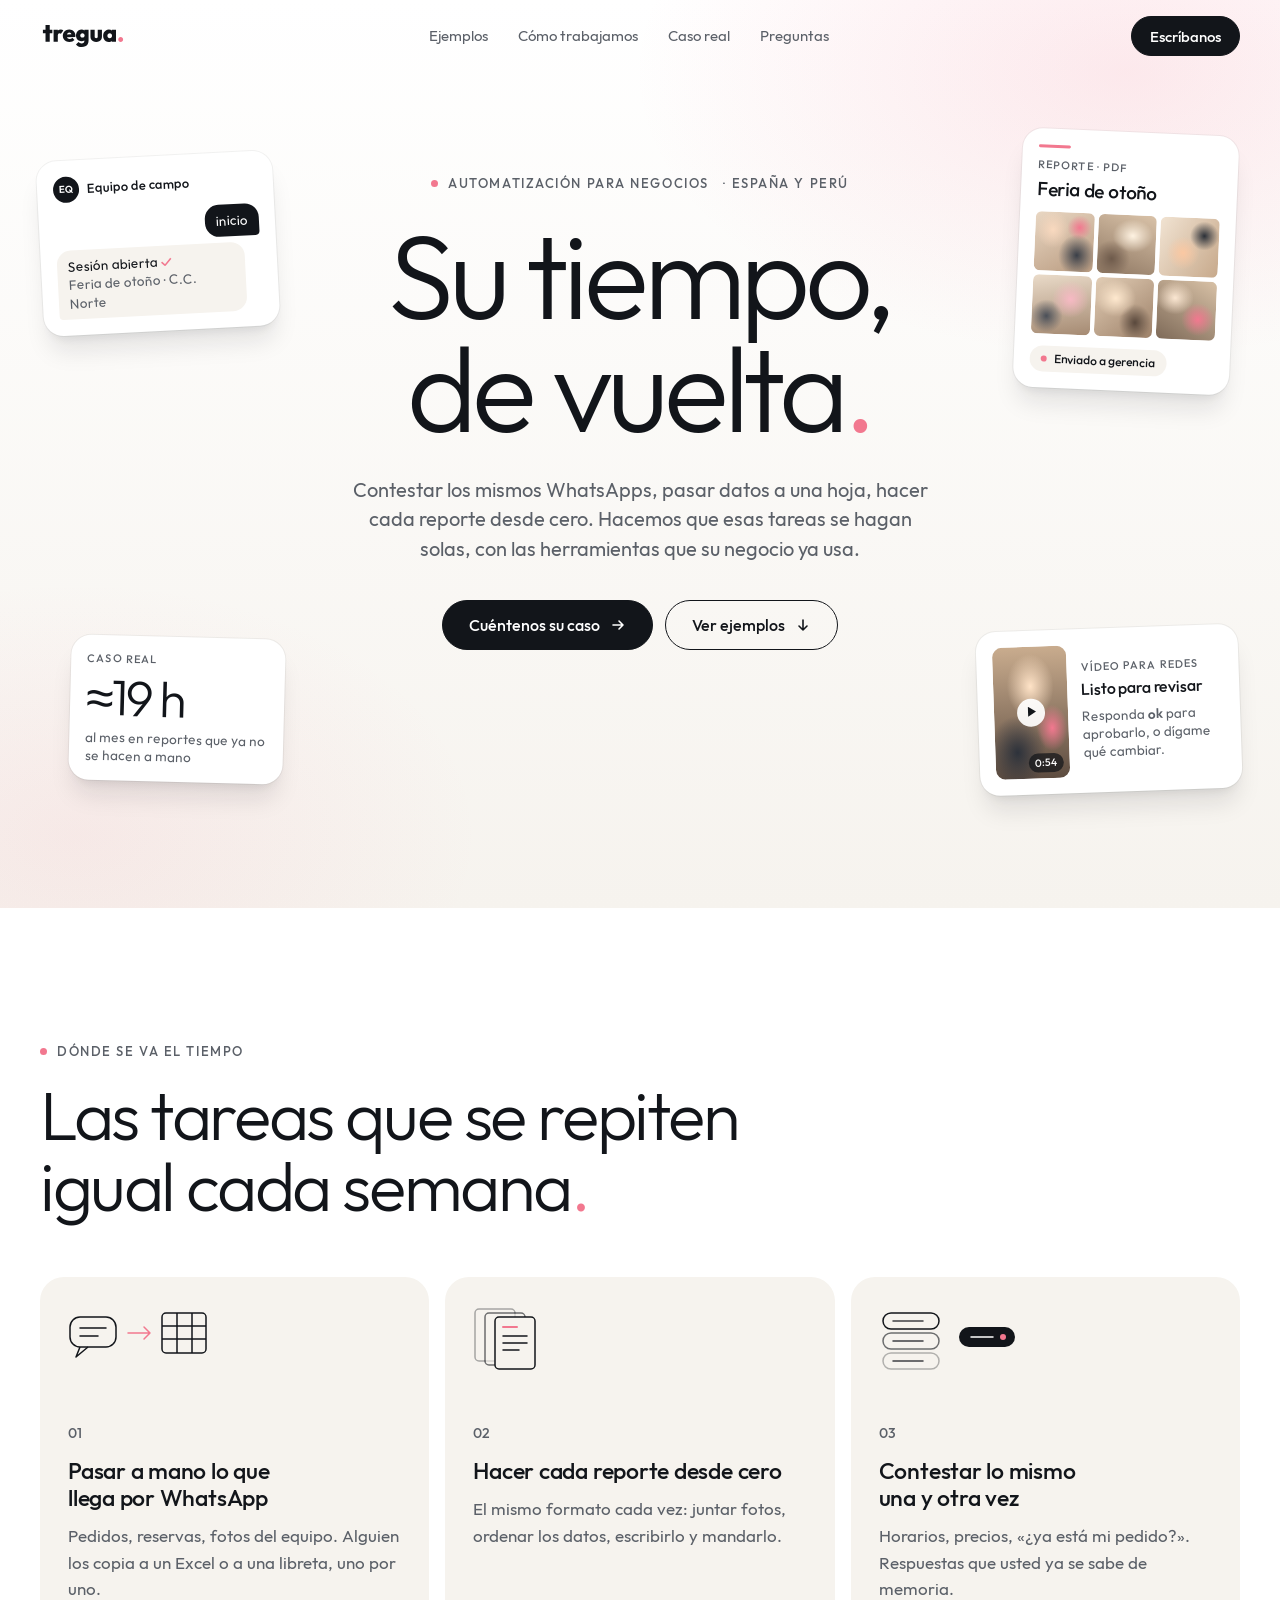
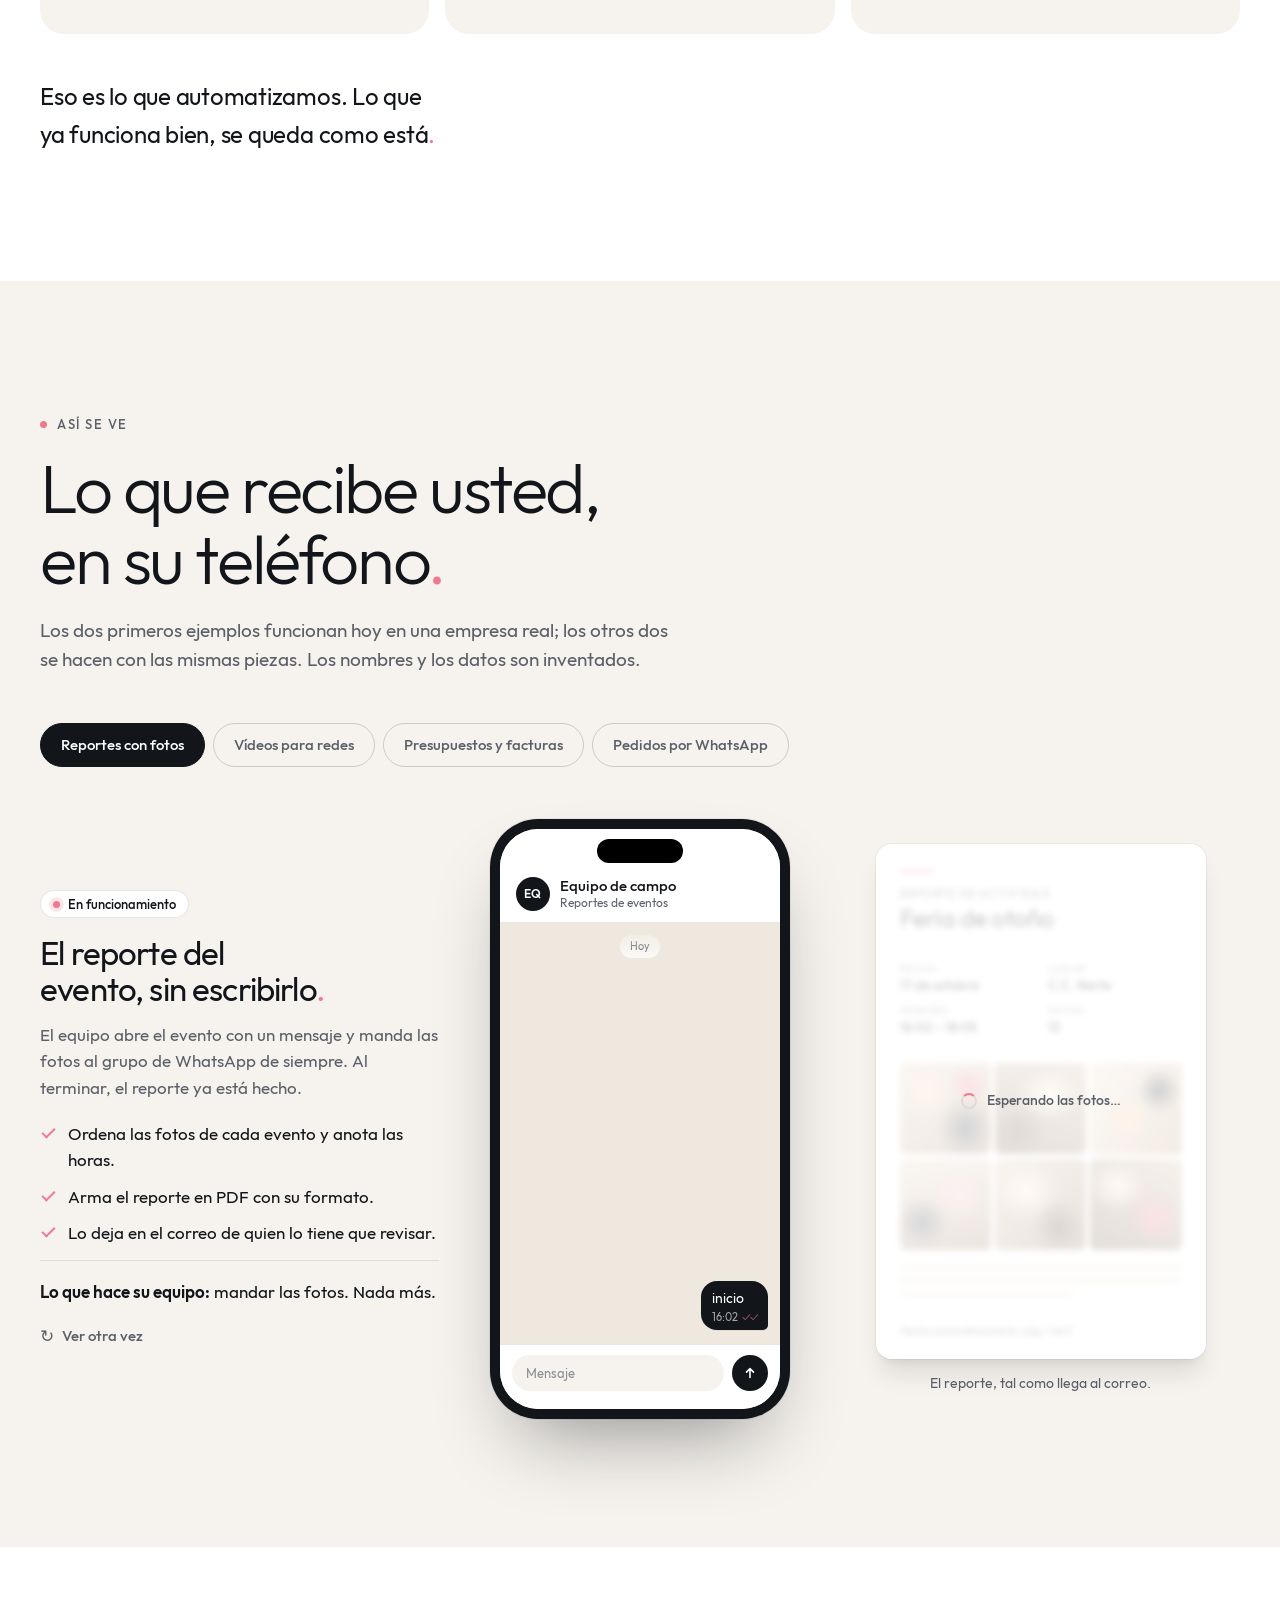
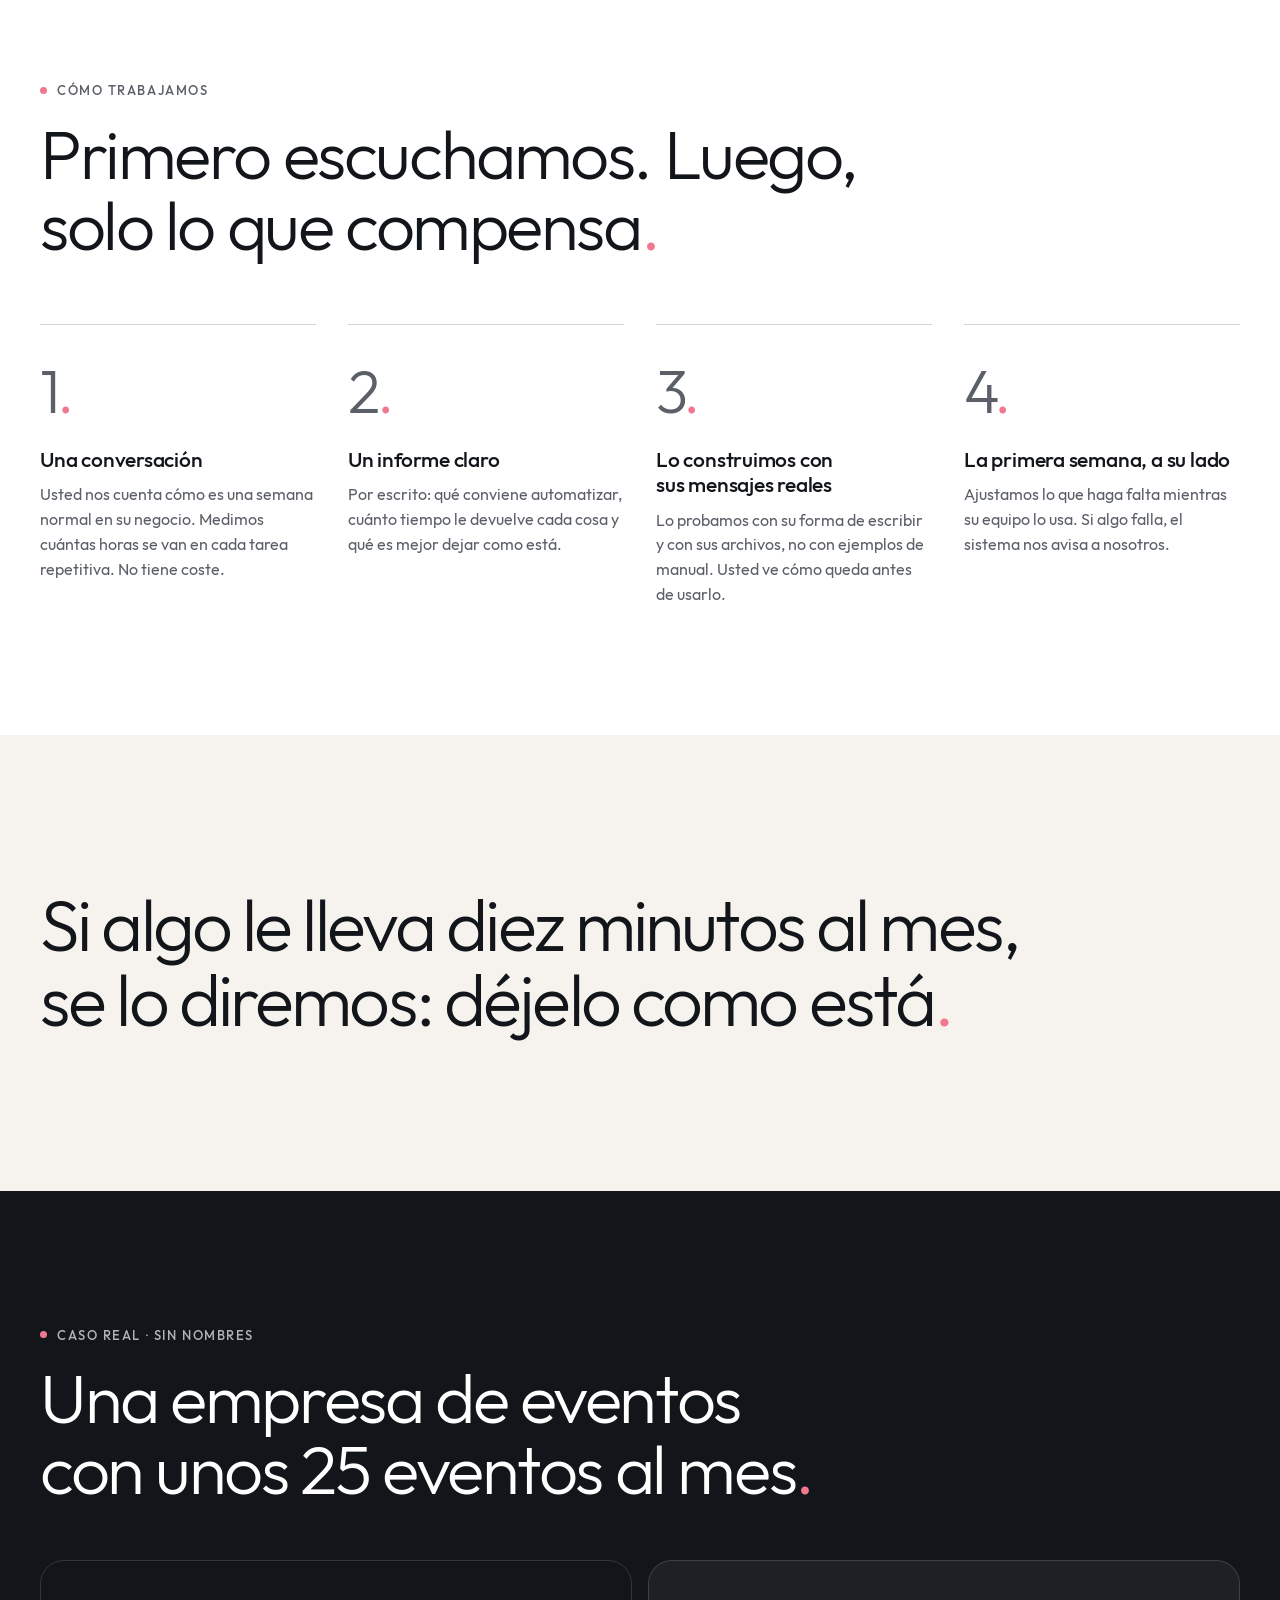
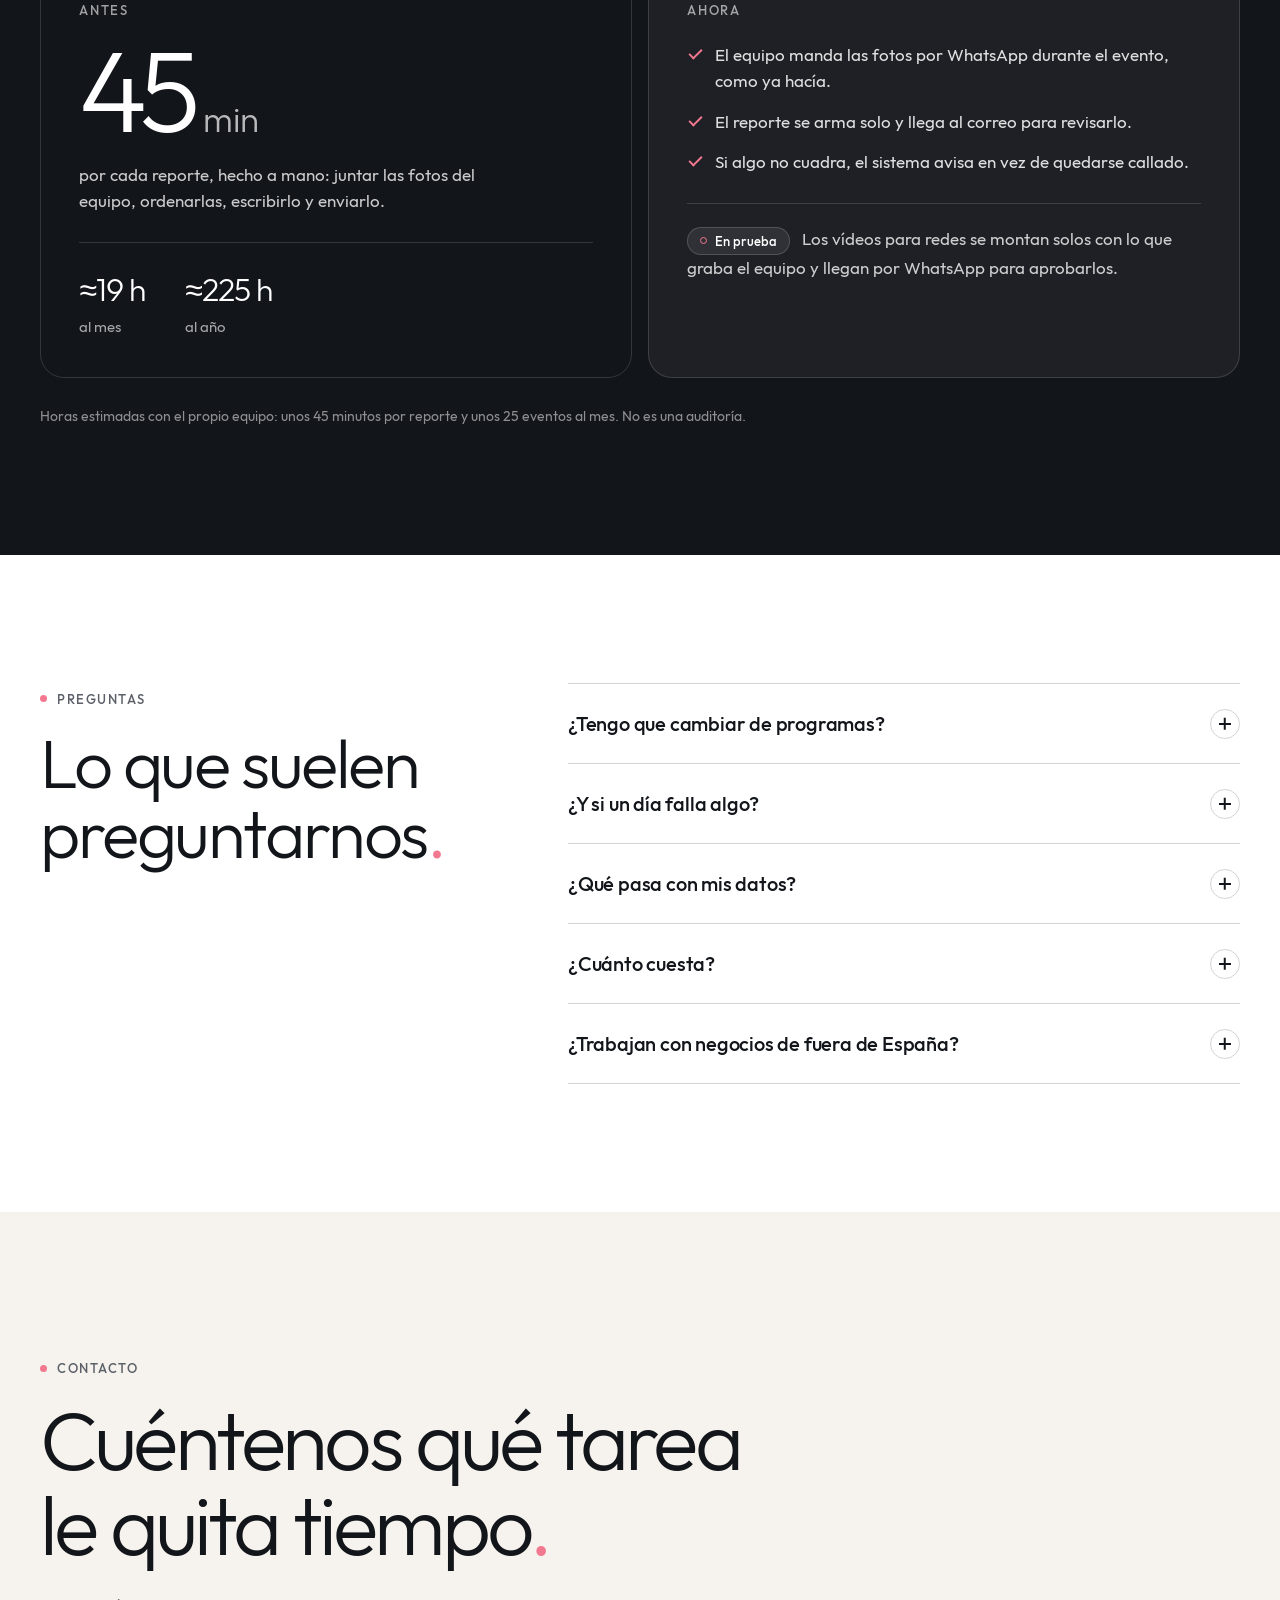
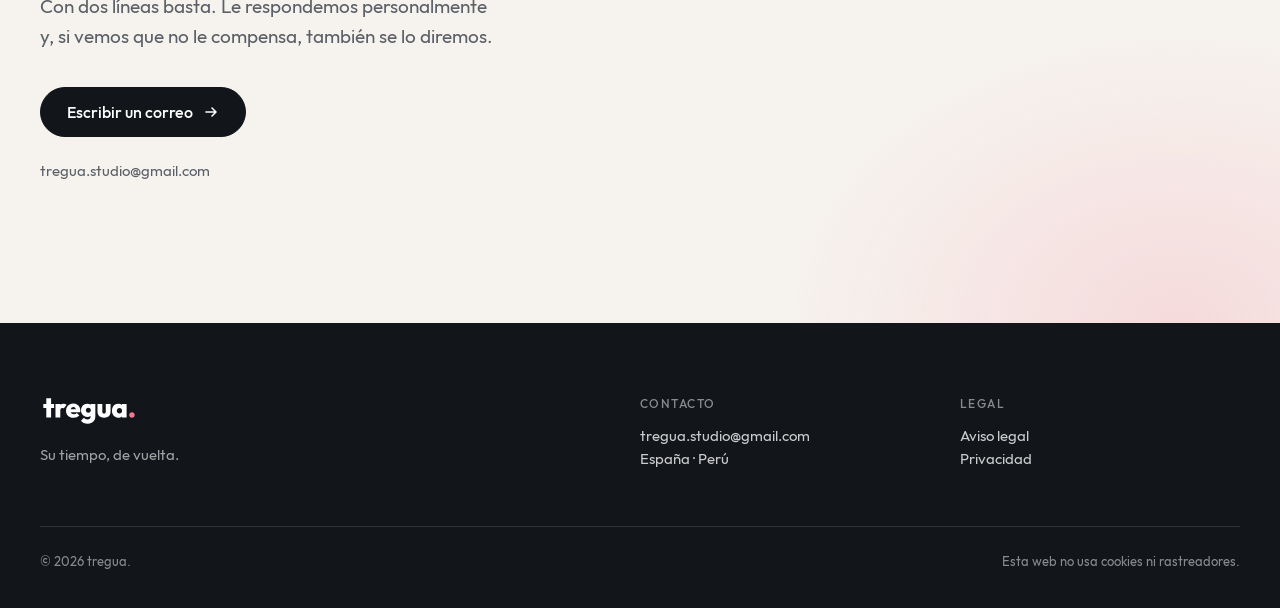
==== index.html @ 1101c1cb "Web de una página de tregua.: portada, ejemplos animados, cómo trabajamos, caso real y contacto - Ej" ====
<!doctype html>
<html lang="es">
<head>
  <meta charset="utf-8">
  <meta name="viewport" content="width=device-width, initial-scale=1">
  <title>tregua. · Su tiempo, de vuelta.</title>
  <meta name="description" content="Hacemos que las tareas repetitivas de su negocio —contestar WhatsApps, pasar datos a una hoja, hacer reportes y documentos— se hagan solas, con las herramientas que ya usa. España y Perú.">
  <meta name="theme-color" content="#F6F3EE">
  <meta property="og:type" content="website">
  <meta property="og:locale" content="es_ES">
  <meta property="og:title" content="tregua. · Su tiempo, de vuelta.">
  <meta property="og:description" content="Automatizamos las tareas que su negocio repite cada día, con las herramientas que ya usa.">
  <meta property="og:image" content="assets/img/og.png">
  <link rel="icon" href="assets/img/icono.svg" type="image/svg+xml">
  <link rel="icon" href="assets/img/favicon-32.png" sizes="32x32" type="image/png">
  <link rel="apple-touch-icon" href="assets/img/apple-touch-icon.png">
  <link rel="preload" href="assets/fonts/outfit-light.woff2" as="font" type="font/woff2" crossorigin>
  <link rel="preload" href="assets/fonts/outfit-regular.woff2" as="font" type="font/woff2" crossorigin>
  <link rel="stylesheet" href="assets/css/estilos.css">
  <script>document.documentElement.classList.add('js')</script>
</head>
<body>
<a class="saltar" href="#contenido">Saltar al contenido</a>

<!-- ============ CABECERA ============ -->
<header class="cabecera">
  <div class="envoltura cabecera__in">
    <a class="logo" href="#arriba" aria-label="tregua. — inicio">
      <img src="assets/img/tregua-claro.svg" alt="tregua." width="96" height="31">
    </a>
    <nav class="nav" aria-label="Secciones">
      <a href="#ejemplos">Ejemplos</a>
      <a href="#como">Cómo trabajamos</a>
      <a href="#caso">Caso real</a>
      <a href="#preguntas">Preguntas</a>
    </nav>
    <a class="btn btn--lleno btn--peq" href="#contacto">Escríbanos</a>
  </div>
</header>

<main id="contenido">

<!-- ============ PORTADA ============ -->
<section class="portada" id="arriba" aria-labelledby="titulo-portada">
  <div class="envoltura portada__in">
    <div class="portada__texto">
      <p class="antetitulo">Automatización para negocios<span class="solo-ancho">&nbsp;· España y Perú</span></p>
      <h1 id="titulo-portada">Su tiempo,<br>de vuelta<span class="punto">.</span></h1>
      <p class="entrada">Contestar los mismos WhatsApps, pasar datos a una hoja, hacer cada reporte desde cero. Hacemos que esas tareas se hagan solas, con las herramientas que su negocio ya usa.</p>
      <div class="acciones">
        <a class="btn btn--lleno" href="#contacto">Cuéntenos su caso
          <svg class="flecha" width="16" height="16" viewBox="0 0 16 16" aria-hidden="true"><path d="M3 8h10M9 4l4 4-4 4" fill="none" stroke="currentColor" stroke-width="1.6" stroke-linecap="round" stroke-linejoin="round"/></svg></a>
        <a class="btn btn--borde" href="#ejemplos">Ver ejemplos
          <svg class="flecha flecha--abajo" width="16" height="16" viewBox="0 0 16 16" aria-hidden="true"><path d="M8 3v10M4 9l4 4 4-4" fill="none" stroke="currentColor" stroke-width="1.6" stroke-linecap="round" stroke-linejoin="round"/></svg></a>
      </div>
    </div>

    <!-- Piezas flotantes: lo que recibe el cliente (decorativo; se explica abajo en «Ejemplos») -->
    <div class="collage" aria-hidden="true">
      <div class="pieza pieza--chat flota" style="--r:-3deg">
        <div class="pieza__cab"><span class="avatar avatar--peq">EQ</span><span>Equipo de campo</span></div>
        <div class="mini-msg mini-msg--out">inicio</div>
        <div class="mini-msg mini-msg--in">Sesión abierta <span class="ok">✓</span><br><span class="tenue">Feria de otoño · C.C. Norte</span></div>
      </div>

      <div class="pieza pieza--doc flota" style="--r:2.5deg;animation-delay:-2s">
        <div class="pieza__linea"></div>
        <p class="pieza__etq">Reporte · PDF</p>
        <p class="pieza__tit">Feria de otoño</p>
        <div class="fotos fotos--3">
          <span class="foto foto--1"></span><span class="foto foto--2"></span><span class="foto foto--3"></span>
          <span class="foto foto--4"></span><span class="foto foto--5"></span><span class="foto foto--6"></span>
        </div>
        <p class="chip"><span class="chip__punto"></span>Enviado a gerencia</p>
      </div>

      <div class="pieza pieza--cifra flota" style="--r:1.5deg;animation-delay:-4s">
        <p class="pieza__etq">Caso real</p>
        <p class="pieza__numero">≈19 h</p>
        <p class="pieza__texto">al mes en reportes que ya no se hacen a mano</p>
      </div>

      <div class="pieza pieza--video flota" style="--r:-2deg;animation-delay:-1s">
        <div class="vid vid--mini foto foto--7"><span class="vid__play"></span><span class="vid__dur">0:54</span></div>
        <div>
          <p class="pieza__etq">Vídeo para redes</p>
          <p class="pieza__tit pieza__tit--peq">Listo para revisar</p>
          <p class="pieza__texto">Responda <b>ok</b> para aprobarlo, o dígame qué cambiar.</p>
        </div>
      </div>
    </div>
  </div>
</section>

<!-- ============ PROBLEMA ============ -->
<section class="seccion" id="problema" aria-labelledby="titulo-problema">
  <div class="envoltura">
    <div class="cabeza revela">
      <p class="antetitulo">Dónde se va el tiempo</p>
      <h2 id="titulo-problema">Las tareas que se repiten igual cada semana<span class="punto">.</span></h2>
    </div>
    <div class="tres">
      <article class="tarjeta revela">
        <svg class="tarjeta__dibujo" viewBox="0 0 140 64" aria-hidden="true">
          <rect x="2" y="10" width="46" height="30" rx="10" fill="none" stroke="currentColor" stroke-width="1.5"/>
          <path d="M12 40l-4 10 12-10" fill="none" stroke="currentColor" stroke-width="1.5" stroke-linejoin="round"/>
          <path d="M12 21h26M12 29h18" stroke="currentColor" stroke-width="1.5" stroke-linecap="round"/>
          <path d="M60 26h22M76 20l6 6-6 6" fill="none" stroke="#F2788F" stroke-width="1.5" stroke-linecap="round" stroke-linejoin="round"/>
          <rect x="94" y="6" width="44" height="40" rx="4" fill="none" stroke="currentColor" stroke-width="1.5"/>
          <path d="M94 19h44M94 32h44M109 6v40M124 6v40" stroke="currentColor" stroke-width="1.5"/>
        </svg>
        <p class="tarjeta__num">01</p>
        <h3>Pasar a mano lo que llega por WhatsApp</h3>
        <p>Pedidos, reservas, fotos del equipo. Alguien los copia a un Excel o a una libreta, uno por uno.</p>
      </article>
      <article class="tarjeta revela" style="--d:.08s">
        <svg class="tarjeta__dibujo" viewBox="0 0 140 64" aria-hidden="true">
          <rect x="2" y="2" width="40" height="52" rx="4" fill="none" stroke="currentColor" stroke-width="1.5" opacity=".35"/>
          <rect x="12" y="6" width="40" height="52" rx="4" fill="#F6F3EE" stroke="currentColor" stroke-width="1.5" opacity=".6"/>
          <rect x="22" y="10" width="40" height="52" rx="4" fill="#F6F3EE" stroke="currentColor" stroke-width="1.5"/>
          <path d="M30 20h14" stroke="#F2788F" stroke-width="2" stroke-linecap="round"/>
          <path d="M30 29h24M30 36h24M30 43h16" stroke="currentColor" stroke-width="1.5" stroke-linecap="round"/>
        </svg>
        <p class="tarjeta__num">02</p>
        <h3>Hacer cada reporte desde cero</h3>
        <p>El mismo formato cada vez: juntar fotos, ordenar los datos, escribirlo y mandarlo.</p>
      </article>
      <article class="tarjeta revela" style="--d:.16s">
        <svg class="tarjeta__dibujo" viewBox="0 0 140 64" aria-hidden="true">
          <rect x="4" y="6" width="56" height="16" rx="8" fill="none" stroke="currentColor" stroke-width="1.5"/>
          <rect x="4" y="26" width="56" height="16" rx="8" fill="none" stroke="currentColor" stroke-width="1.5" opacity=".6"/>
          <rect x="4" y="46" width="56" height="16" rx="8" fill="none" stroke="currentColor" stroke-width="1.5" opacity=".3"/>
          <path d="M14 14h30M14 34h30M14 54h30" stroke="currentColor" stroke-width="1.5" stroke-linecap="round" opacity=".8"/>
          <rect x="80" y="20" width="56" height="20" rx="10" fill="#12151A"/>
          <path d="M92 30h22" stroke="#fff" stroke-width="1.5" stroke-linecap="round"/>
          <circle cx="124" cy="30" r="3" fill="#F2788F"/>
        </svg>
        <p class="tarjeta__num">03</p>
        <h3>Contestar lo mismo una y otra vez</h3>
        <p>Horarios, precios, «¿ya está mi pedido?». Respuestas que usted ya se sabe de memoria.</p>
      </article>
    </div>
    <p class="remate revela">Eso es lo que automatizamos. Lo que ya funciona bien, se queda como está<span class="punto">.</span></p>
  </div>
</section>

<!-- ============ EJEMPLOS ============ -->
<section class="seccion seccion--calida" id="ejemplos" aria-labelledby="titulo-ejemplos">
  <div class="envoltura">
    <div class="cabeza revela">
      <p class="antetitulo">Así se ve</p>
      <h2 id="titulo-ejemplos">Lo que recibe usted, en su teléfono<span class="punto">.</span></h2>
      <p>Los dos primeros ejemplos funcionan hoy en una empresa real; los otros dos se hacen con las mismas piezas. Los nombres y los datos son inventados.</p>
    </div>

    <div class="pestanas revela" role="tablist" aria-label="Ejemplos">
      <button class="pestana" role="tab" id="tab-reportes" aria-controls="ejemplo-reportes" aria-selected="true">Reportes con fotos</button>
      <button class="pestana" role="tab" id="tab-videos" aria-controls="ejemplo-videos" aria-selected="false" tabindex="-1">Vídeos para redes</button>
      <button class="pestana" role="tab" id="tab-documentos" aria-controls="ejemplo-documentos" aria-selected="false" tabindex="-1">Presupuestos y facturas</button>
      <button class="pestana" role="tab" id="tab-pedidos" aria-controls="ejemplo-pedidos" aria-selected="false" tabindex="-1">Pedidos por WhatsApp</button>
    </div>

    <!-- ===== Panel 1: reportes ===== -->
    <div class="panel" role="tabpanel" id="ejemplo-reportes" aria-labelledby="tab-reportes">
      <div class="panel__texto">
        <span class="etiqueta etiqueta--viva">En funcionamiento</span>
        <h3>El reporte del evento, sin escribirlo<span class="punto">.</span></h3>
        <p>El equipo abre el evento con un mensaje y manda las fotos al grupo de WhatsApp de siempre. Al terminar, el reporte ya está hecho.</p>
        <ul class="lista">
          <li>Ordena las fotos de cada evento y anota las horas.</li>
          <li>Arma el reporte en PDF con su formato.</li>
          <li>Lo deja en el correo de quien lo tiene que revisar.</li>
        </ul>
        <p class="usted"><b>Lo que hace su equipo:</b> mandar las fotos. Nada más.</p>
        <button class="repetir" type="button">Ver otra vez</button>
      </div>

      <div class="telefono">
        <div class="pantalla">
          <div class="chat__cab"><span class="avatar">EQ</span><div><p class="chat__nombre">Equipo de campo</p><p class="chat__estado">Reportes de eventos</p></div></div>
          <div class="chat__cuerpo">
            <p class="dia" data-fijo>Hoy</p>
            <div class="msg msg--out" data-id="r1">inicio<span class="hora">16:02 <span class="vistos">✓✓</span></span></div>
            <div class="msg msg--in" data-id="r2">Sesión abierta <span class="ok">✓</span><br>Feria de otoño · C.C. Norte.<br>Mande las fotos cuando quiera.<span class="hora">16:02</span></div>
            <div class="msg msg--out msg--media" data-id="r3">
              <div class="galeria"><span class="foto foto--1"></span><span class="foto foto--2"></span><span class="foto foto--4 galeria__mas">+9</span></div>
              <span class="hora">16:40 <span class="vistos">✓✓</span></span>
            </div>
            <div class="msg msg--out" data-id="r4">fin<span class="hora">18:05 <span class="vistos">✓✓</span></span></div>
            <div class="msg msg--in" data-id="r5">Reporte listo: 12 fotos y 2 h 03 min de actividad. Ya está en el correo de gerencia.
              <span class="adjunto"><span class="adjunto__ico">PDF</span><span><b>Reporte_feria_otoño.pdf</b><br>1,2 MB</span></span>
              <span class="hora">18:06</span></div>
          </div>
          <div class="chat__pie"><span class="chat__input">Mensaje</span><span class="chat__enviar"><svg width="14" height="14" viewBox="0 0 16 16" aria-hidden="true"><path d="M8 13V3M4 7l4-4 4 4" fill="none" stroke="#fff" stroke-width="1.8" stroke-linecap="round" stroke-linejoin="round"/></svg></span></div>
        </div>
      </div>

      <div class="resultado">
        <div class="doc" data-tras="r5">
          <div class="doc__esperando"><span class="girando"></span>Esperando las fotos…</div>
          <div class="doc__linea"></div>
          <p class="doc__etq">Reporte de actividad</p>
          <p class="doc__tit">Feria de otoño</p>
          <dl class="doc__datos">
            <div><dt>Fecha</dt><dd>17 de octubre</dd></div>
            <div><dt>Lugar</dt><dd>C.C. Norte</dd></div>
            <div><dt>Horario</dt><dd>16:02 – 18:05</dd></div>
            <div><dt>Fotos</dt><dd>12</dd></div>
          </dl>
          <div class="fotos fotos--3 doc__fotos">
            <span class="foto foto--1"></span><span class="foto foto--2"></span><span class="foto foto--3"></span>
            <span class="foto foto--4"></span><span class="foto foto--5"></span><span class="foto foto--6"></span>
          </div>
          <div class="doc__texto"><span></span><span></span><span class="corta"></span></div>
          <p class="doc__pie">Hecho automáticamente · pág. 1 de 3</p>
        </div>
        <p class="resultado__pie">El reporte, tal como llega al correo.</p>
      </div>
    </div>

    <!-- ===== Panel 2: vídeos ===== -->
    <div class="panel" role="tabpanel" id="ejemplo-videos" aria-labelledby="tab-videos" hidden>
      <div class="panel__texto">
        <span class="etiqueta etiqueta--viva">En funcionamiento</span>
        <h3>El vídeo para redes, montado solo<span class="punto">.</span></h3>
        <p>Con lo que el equipo graba en cada evento se monta un vídeo corto con su logo y música. Le llega por WhatsApp y usted lo aprueba o pide cambios con sus palabras.</p>
        <ul class="lista">
          <li>Elige las mejores tomas y las ordena.</li>
          <li>Entiende cambios como «sin fotos», «más corto» u «otra música».</li>
          <li>Cuando usted dice «ok», le deja el archivo en alta calidad.</li>
        </ul>
        <p class="usted"><b>Lo que hace usted:</b> mirarlo y responder.</p>
        <button class="repetir" type="button">Ver otra vez</button>
      </div>

      <div class="telefono">
        <div class="pantalla">
          <div class="chat__cab"><span class="avatar">VI</span><div><p class="chat__nombre">Vídeos para redes</p><p class="chat__estado">Revisión</p></div></div>
          <div class="chat__cuerpo">
            <p class="dia" data-fijo>Hoy</p>
            <div class="msg msg--in msg--media" data-id="v1">
              <div class="vid foto foto--7"><span class="vid__play"></span><span class="vid__dur">0:54</span></div>
              <span class="msg__texto"><b>Vídeo 3 · Feria de otoño</b><br>Responda <b>ok</b> para aprobarlo, o dígame qué cambiar.</span><span class="hora">18:00</span></div>
            <div class="msg msg--out" data-id="v2">Sin las fotos, y otra música<span class="hora">18:12 <span class="vistos">✓✓</span></span></div>
            <div class="msg msg--in" data-id="v3">Versión 2: quité las fotos y cambié la música. Ahora dura 0:48.<span class="hora">18:14</span></div>
            <div class="msg msg--out" data-id="v4">ok<span class="hora">18:20 <span class="vistos">✓✓</span></span></div>
            <div class="msg msg--in" data-id="v5">Aprobado <span class="ok">✓</span> Aquí tiene el archivo en alta calidad.
              <span class="adjunto"><span class="adjunto__ico">MP4</span><span><b>Feria_otoño_v2.mp4</b><br>38 MB</span></span>
              <span class="hora">18:20</span></div>
          </div>
          <div class="chat__pie"><span class="chat__input">Mensaje</span><span class="chat__enviar"><svg width="14" height="14" viewBox="0 0 16 16" aria-hidden="true"><path d="M8 13V3M4 7l4-4 4 4" fill="none" stroke="#fff" stroke-width="1.8" stroke-linecap="round" stroke-linejoin="round"/></svg></span></div>
        </div>
      </div>

      <div class="resultado">
        <div class="montaje">
          <div class="montaje__cab">
            <span class="montaje__version"><span class="v1">Versión 1</span><span class="v2" data-tras="v3">Versión 2</span></span>
            <span class="montaje__estado" data-tras="v5">Aprobado <span class="ok">✓</span></span>
          </div>
          <div class="montaje__pantalla foto foto--7">
            <span class="montaje__marca">SU MARCA</span>
            <span class="montaje__rotulo">Feria de otoño</span>
          </div>
          <div class="pista" aria-hidden="true">
            <span class="pista__seg" style="--w:17">Apertura</span>
            <span class="pista__seg" style="--w:20">Toma 1</span>
            <span class="pista__seg" style="--w:18">Toma 2</span>
            <span class="pista__seg pista__seg--fotos" style="--w:16" data-tras="v3">Fotos</span>
            <span class="pista__seg" style="--w:20">Toma 3</span>
            <span class="pista__seg pista__seg--cierre" style="--w:12">Cierre</span>
          </div>
          <div class="musica">
            <span class="musica__onda"></span>
            <span class="musica__nombre"><span class="m1">Música: acústica</span><span class="m2" data-tras="v3">Música: pop suave</span></span>
          </div>
        </div>
        <p class="resultado__pie">Las piezas del vídeo y lo que cambió en la versión 2.</p>
      </div>
    </div>

    <!-- ===== Panel 3: presupuestos ===== -->
    <div class="panel" role="tabpanel" id="ejemplo-documentos" aria-labelledby="tab-documentos" hidden>
      <div class="panel__texto">
        <span class="etiqueta">Ejemplo</span>
        <h3>Un presupuesto, a partir de un mensaje<span class="punto">.</span></h3>
        <p>Usted escribe lo que va en el presupuesto como se lo diría a alguien de su equipo. El documento sale con su formato, sus precios y su numeración.</p>
        <ul class="lista">
          <li>Calcula los importes y el IVA.</li>
          <li>Lo numera y lo guarda en su carpeta.</li>
          <li>Se lo envía al cliente solo cuando usted dice «sí».</li>
        </ul>
        <p class="usted"><b>Lo que hace usted:</b> escribir un mensaje y confirmar.</p>
        <button class="repetir" type="button">Ver otra vez</button>
      </div>

      <div class="telefono">
        <div class="pantalla">
          <div class="chat__cab"><span class="avatar">PR</span><div><p class="chat__nombre">Presupuestos</p><p class="chat__estado">Estudio Ejemplo</p></div></div>
          <div class="chat__cuerpo">
            <p class="dia" data-fijo>Hoy</p>
            <div class="msg msg--out" data-id="d1">Presupuesto para Clínica Sol: 3 sesiones de limpieza a 45 € y una revisión a 30 €<span class="hora">10:15 <span class="vistos">✓✓</span></span></div>
            <div class="msg msg--in" data-id="d2">Hecho: presupuesto P-0142 por 165 € más IVA.
              <span class="adjunto"><span class="adjunto__ico">PDF</span><span><b>Presupuesto_P-0142.pdf</b><br>84 KB</span></span>
              ¿Se lo envío a Clínica Sol?<span class="hora">10:15</span></div>
            <div class="msg msg--out" data-id="d3">Sí, a su correo<span class="hora">10:16 <span class="vistos">✓✓</span></span></div>
            <div class="msg msg--in" data-id="d4">Enviado <span class="ok">✓</span> Queda guardado en su carpeta de presupuestos.<span class="hora">10:16</span></div>
          </div>
          <div class="chat__pie"><span class="chat__input">Mensaje</span><span class="chat__enviar"><svg width="14" height="14" viewBox="0 0 16 16" aria-hidden="true"><path d="M8 13V3M4 7l4-4 4 4" fill="none" stroke="#fff" stroke-width="1.8" stroke-linecap="round" stroke-linejoin="round"/></svg></span></div>
        </div>
      </div>

      <div class="resultado">
        <div class="doc doc--presupuesto" data-tras="d2">
          <div class="doc__esperando"><span class="girando"></span>Preparando el documento…</div>
          <div class="presu__cab">
            <span class="presu__marca">Estudio Ejemplo</span>
            <span class="presu__num">P-0142</span>
          </div>
          <p class="doc__etq">Presupuesto</p>
          <p class="doc__tit doc__tit--peq">Para Clínica Sol</p>
          <table class="presu__tabla">
            <thead><tr><th>Concepto</th><th>Cant.</th><th>Precio</th><th>Importe</th></tr></thead>
            <tbody>
              <tr><td>Sesión de limpieza</td><td>3</td><td>45,00 €</td><td>135,00 €</td></tr>
              <tr><td>Revisión</td><td>1</td><td>30,00 €</td><td>30,00 €</td></tr>
            </tbody>
          </table>
          <dl class="presu__totales">
            <div><dt>Base</dt><dd>165,00 €</dd></div>
            <div><dt>IVA 21 %</dt><dd>34,65 €</dd></div>
            <div class="presu__total"><dt>Total</dt><dd>199,65 €</dd></div>
          </dl>
          <span class="sello" data-tras="d4">Enviado</span>
          <p class="doc__pie">Válido 30 días · Estudio Ejemplo</p>
        </div>
        <p class="resultado__pie">El documento que recibe su cliente.</p>
      </div>
    </div>

    <!-- ===== Panel 4: pedidos ===== -->
    <div class="panel" role="tabpanel" id="ejemplo-pedidos" aria-labelledby="tab-pedidos" hidden>
      <div class="panel__texto">
        <span class="etiqueta">Ejemplo</span>
        <h3>Los pedidos de WhatsApp, apuntados solos<span class="punto">.</span></h3>
        <p>Sus clientes escriben como siempre. Se les contesta al momento, se confirma lo que piden y queda apuntado en su hoja de pedidos.</p>
        <ul class="lista">
          <li>Entiende el mensaje aunque venga escrito a su manera.</li>
          <li>Lo apunta en su hoja con fecha, cliente y hora.</li>
          <li>Si piden algo raro, se lo pasa a usted en vez de inventar.</li>
        </ul>
        <p class="usted"><b>Lo que hace usted:</b> mirar la hoja por la mañana.</p>
        <button class="repetir" type="button">Ver otra vez</button>
      </div>

      <div class="telefono">
        <div class="pantalla">
          <div class="chat__cab"><span class="avatar avatar--clara">FE</span><div><p class="chat__nombre">Floristería Ejemplo</p><p class="chat__estado">Pedidos</p></div></div>
          <div class="chat__cuerpo">
            <p class="dia" data-fijo>Hoy</p>
            <div class="msg msg--out" data-id="p1">Hola, ¿me preparan un ramo de 12 rosas blancas para el sábado? Paso a las 11<span class="hora">20:41 <span class="vistos">✓✓</span></span></div>
            <div class="msg msg--in" data-id="p2">Claro. Le apunto un ramo de 12 rosas blancas para el sábado 19 a las 11:00, a nombre de Lucía. ¿Es correcto?<span class="hora">20:41</span></div>
            <div class="msg msg--out" data-id="p3">Sí, gracias<span class="hora">20:42 <span class="vistos">✓✓</span></span></div>
            <div class="msg msg--in" data-id="p4">Apuntado <span class="ok">✓</span> El viernes le escribimos para recordárselo.<span class="hora">20:42</span></div>
          </div>
          <div class="chat__pie"><span class="chat__input">Mensaje</span><span class="chat__enviar"><svg width="14" height="14" viewBox="0 0 16 16" aria-hidden="true"><path d="M8 13V3M4 7l4-4 4 4" fill="none" stroke="#fff" stroke-width="1.8" stroke-linecap="round" stroke-linejoin="round"/></svg></span></div>
        </div>
      </div>

      <div class="resultado">
        <div class="hoja">
          <div class="hoja__cab"><span class="hoja__ico"></span>Pedidos · octubre</div>
          <table class="hoja__tabla">
            <thead><tr><th></th><th>Día</th><th>Cliente</th><th>Pedido</th><th>Recoge</th><th>Estado</th></tr></thead>
            <tbody>
              <tr><td>2</td><td>jue 17</td><td>Marta R.</td><td>Centro de mesa</td><td>10:00</td><td><span class="estado estado--listo">Listo</span></td></tr>
              <tr><td>3</td><td>vie 18</td><td>Jorge P.</td><td>Ramo de girasoles</td><td>18:30</td><td><span class="estado">Preparando</span></td></tr>
              <tr><td>4</td><td>vie 18</td><td>Ana L.</td><td>3 rosas rojas</td><td>12:00</td><td><span class="estado">Preparando</span></td></tr>
              <tr class="hoja__nueva" data-tras="p4"><td>5</td><td>sáb 19</td><td>Lucía M.</td><td>12 rosas blancas</td><td>11:00</td><td><span class="estado estado--nuevo">Nuevo</span></td></tr>
            </tbody>
          </table>
        </div>
        <p class="resultado__pie">Su hoja de pedidos de siempre, con la fila nueva.</p>
      </div>
    </div>
  </div>
</section>

<!-- ============ CÓMO TRABAJAMOS ============ -->
<section class="seccion" id="como" aria-labelledby="titulo-como">
  <div class="envoltura">
    <div class="cabeza revela">
      <p class="antetitulo">Cómo trabajamos</p>
      <h2 id="titulo-como">Primero escuchamos. Luego, solo lo que compensa<span class="punto">.</span></h2>
    </div>
    <ol class="pasos">
      <li class="paso revela">
        <p class="paso__num">1<span class="punto">.</span></p>
        <h3>Una conversación</h3>
        <p>Usted nos cuenta cómo es una semana normal en su negocio. Medimos cuántas horas se van en cada tarea repetitiva. No tiene coste.</p>
      </li>
      <li class="paso revela" style="--d:.08s">
        <p class="paso__num">2<span class="punto">.</span></p>
        <h3>Un informe claro</h3>
        <p>Por escrito: qué conviene automatizar, cuánto tiempo le devuelve cada cosa y qué es mejor dejar como está.</p>
      </li>
      <li class="paso revela" style="--d:.16s">
        <p class="paso__num">3<span class="punto">.</span></p>
        <h3>Lo construimos con sus mensajes reales</h3>
        <p>Lo probamos con su forma de escribir y con sus archivos, no con ejemplos de manual. Usted ve cómo queda antes de usarlo.</p>
      </li>
      <li class="paso revela" style="--d:.24s">
        <p class="paso__num">4<span class="punto">.</span></p>
        <h3>La primera semana, a su lado</h3>
        <p>Ajustamos lo que haga falta mientras su equipo lo usa. Si algo falla, el sistema nos avisa a nosotros.</p>
      </li>
    </ol>
  </div>
</section>

<!-- ============ FRASE ============ -->
<section class="cita" aria-label="Nuestra forma de trabajar">
  <div class="envoltura">
    <blockquote class="revela">
      <p>Si algo le lleva diez minutos al mes, se lo diremos: déjelo como está<span class="punto">.</span></p>
    </blockquote>
  </div>
</section>

<!-- ============ CASO ============ -->
<section class="seccion seccion--tinta" id="caso" aria-labelledby="titulo-caso">
  <div class="envoltura">
    <div class="cabeza revela">
      <p class="antetitulo antetitulo--claro">Caso real · sin nombres</p>
      <h2 id="titulo-caso">Una empresa de eventos con unos 25 eventos al mes<span class="punto">.</span></h2>
    </div>
    <div class="caso">
      <article class="caso__col revela">
        <p class="caso__etq">Antes</p>
        <p class="cifra">45<small>min</small></p>
        <p class="caso__texto">por cada reporte, hecho a mano: juntar las fotos del equipo, ordenarlas, escribirlo y enviarlo.</p>
        <dl class="caso__datos">
          <div><dt>≈19 h</dt><dd>al mes</dd></div>
          <div><dt>≈225 h</dt><dd>al año</dd></div>
        </dl>
      </article>
      <article class="caso__col caso__col--ahora revela" style="--d:.1s">
        <p class="caso__etq">Ahora</p>
        <ul class="lista lista--clara">
          <li>El equipo manda las fotos por WhatsApp durante el evento, como ya hacía.</li>
          <li>El reporte se arma solo y llega al correo para revisarlo.</li>
          <li>Si algo no cuadra, el sistema avisa en vez de quedarse callado.</li>
        </ul>
        <p class="caso__ahora-extra"><span class="etiqueta etiqueta--oscura">En prueba</span> Los vídeos para redes se montan solos con lo que graba el equipo y llegan por WhatsApp para aprobarlos.</p>
      </article>
    </div>
    <p class="nota revela">Horas estimadas con el propio equipo: unos 45 minutos por reporte y unos 25 eventos al mes. No es una auditoría.</p>
  </div>
</section>

<!-- ============ PREGUNTAS ============ -->
<section class="seccion" id="preguntas" aria-labelledby="titulo-preguntas">
  <div class="envoltura preguntas">
    <div class="cabeza revela">
      <p class="antetitulo">Preguntas</p>
      <h2 id="titulo-preguntas">Lo que suelen preguntarnos<span class="punto">.</span></h2>
    </div>
    <div class="acordeon revela">
      <details>
        <summary>¿Tengo que cambiar de programas?<span class="mas" aria-hidden="true"></span></summary>
        <p>No. Trabajamos con lo que ya usa: WhatsApp, Excel u hojas de Google, su correo y sus carpetas. Si algo no encaja, se lo decimos antes de empezar.</p>
      </details>
      <details>
        <summary>¿Y si un día falla algo?<span class="mas" aria-hidden="true"></span></summary>
        <p>El sistema nos avisa cuando algo no va bien y lo revisamos. La primera semana la pasamos con usted, ajustando. Y mientras tanto, siempre puede seguir haciéndolo a mano.</p>
      </details>
      <details>
        <summary>¿Qué pasa con mis datos?<span class="mas" aria-hidden="true"></span></summary>
        <p>Antes de empezar le explicamos por escrito qué datos se usan, dónde se guardan y qué servicios externos intervienen (por ejemplo, para leer textos o imágenes). Los datos de su negocio no se mezclan con los de otros clientes.</p>
      </details>
      <details>
        <summary>¿Cuánto cuesta?<span class="mas" aria-hidden="true"></span></summary>
        <p>Depende de la tarea. Después de la primera conversación le damos el precio por escrito, antes de empezar nada. Si no le compensa, se lo diremos.</p>
      </details>
      <details>
        <summary>¿Trabajan con negocios de fuera de España?<span class="mas" aria-hidden="true"></span></summary>
        <p>Sí. Trabajamos en remoto con negocios de España y de Perú.</p>
      </details>
    </div>
  </div>
</section>

<!-- ============ CONTACTO ============ -->
<section class="contacto" id="contacto" aria-labelledby="titulo-contacto">
  <div class="envoltura contacto__in revela">
    <p class="antetitulo">Contacto</p>
    <h2 id="titulo-contacto">Cuéntenos qué tarea le quita tiempo<span class="punto">.</span></h2>
    <p class="contacto__texto">Con dos líneas basta. Le respondemos personalmente y, si vemos que no le compensa, también se lo diremos.</p>
    <div class="acciones acciones--izq">
      <a class="btn btn--lleno" href="mailto:tregua.studio@gmail.com?subject=Quiero%20recuperar%20tiempo&amp;body=Hola%2C%20en%20mi%20negocio%20perdemos%20tiempo%20en%3A%20">Escribir un correo
        <svg class="flecha" width="16" height="16" viewBox="0 0 16 16" aria-hidden="true"><path d="M3 8h10M9 4l4 4-4 4" fill="none" stroke="currentColor" stroke-width="1.6" stroke-linecap="round" stroke-linejoin="round"/></svg></a>
      <a class="btn btn--borde" id="boton-whatsapp" href="#" hidden>Escribir por WhatsApp</a>
    </div>
    <p class="contacto__correo">tregua.studio@gmail.com</p>
  </div>
</section>

</main>

<!-- ============ PIE ============ -->
<footer class="pie">
  <div class="envoltura pie__in">
    <div class="pie__marca">
      <img src="assets/img/tregua-oscuro.svg" alt="tregua." width="110" height="36" loading="lazy">
      <p>Su tiempo, de vuelta.</p>
    </div>
    <div class="pie__col">
      <p class="pie__tit">Contacto</p>
      <p><a href="mailto:tregua.studio@gmail.com">tregua.studio@gmail.com</a></p>
      <p>España · Perú</p>
    </div>
    <div class="pie__col">
      <p class="pie__tit">Legal</p>
      <p><a href="aviso-legal.html">Aviso legal</a></p>
      <p><a href="privacidad.html">Privacidad</a></p>
    </div>
  </div>
  <div class="envoltura pie__base">
    <p>© <span id="anio">2026</span> tregua.</p>
    <p>Esta web no usa cookies ni rastreadores.</p>
  </div>
</footer>

<script src="assets/js/main.js" defer></script>
</body>
</html>
---- assets/css/estilos.css ----
/* tregua. — web de una página
   Marca: Outfit · negro tinta #12151A · blanco · blanco cálido #F6F3EE · rosa #F2788F (solo acento, ~10 %).
   Referencias de estilo: editorial monocromo con botones píldora (monopo) + piezas de producto flotantes (Steep). */

@font-face { font-family: "Outfit"; src: url("../fonts/outfit-light.woff2") format("woff2"); font-weight: 300; font-style: normal; font-display: swap; }
@font-face { font-family: "Outfit"; src: url("../fonts/outfit-regular.woff2") format("woff2"); font-weight: 400; font-style: normal; font-display: swap; }
@font-face { font-family: "Outfit"; src: url("../fonts/outfit-medium.woff2") format("woff2"); font-weight: 500; font-style: normal; font-display: swap; }
@font-face { font-family: "Outfit"; src: url("../fonts/outfit-semibold.woff2") format("woff2"); font-weight: 600; font-style: normal; font-display: swap; }
@font-face { font-family: "Outfit"; src: url("../fonts/outfit-extrabold.woff2") format("woff2"); font-weight: 800; font-style: normal; font-display: swap; }

:root {
  --tinta: #12151A;
  --tinta-2: #2A2E35;
  --blanco: #FFFFFF;
  --calido: #F6F3EE;
  --calido-2: #EEE8DF;
  --calido-3: #E3DBCF;
  --rosa: #F2788F;
  --rosa-suave: #FDE9ED;
  --gris: #5B6068;
  --gris-2: #8A8E95;
  --linea: rgba(18, 21, 26, .10);
  --linea-2: rgba(18, 21, 26, .18);
  --sombra: 0 0 0 1px rgba(18, 21, 26, .05), 0 20px 25px -5px rgba(18, 21, 26, .10), 0 8px 10px -6px rgba(18, 21, 26, .08);
  --sombra-telefono: 0 0 0 1px rgba(18, 21, 26, .06), 0 40px 80px -30px rgba(18, 21, 26, .45);
  --curva: cubic-bezier(.19, 1, .22, 1);
  --max: 1200px;
  --margen: clamp(20px, 4vw, 40px);
  --fuente: "Outfit", Arial, sans-serif;
}

/* ---------- base ---------- */
*, *::before, *::after { box-sizing: border-box; }
html { -webkit-text-size-adjust: 100%; scroll-behavior: smooth; scroll-padding-top: 88px; }
body { margin: 0; font-family: var(--fuente); font-size: 17px; line-height: 1.55; color: var(--tinta); background: var(--blanco); -webkit-font-smoothing: antialiased; text-rendering: optimizeLegibility; overflow-x: hidden; }
img, svg { display: block; max-width: 100%; }
a { color: inherit; }
h1, h2, h3, p, ul, ol, dl, dd, blockquote { margin: 0; }
ul, ol { padding: 0; list-style: none; }
button { font: inherit; color: inherit; }
b { font-weight: 600; }
[hidden] { display: none !important; }
h1, h2, h3, .remate, .cita p, .cabeza > p, .contacto__texto { text-wrap: balance; }
:focus-visible { outline: 2px solid var(--rosa); outline-offset: 3px; border-radius: 6px; }

.envoltura { width: min(var(--max), 100% - 2 * var(--margen)); margin-inline: auto; }
.punto { color: var(--rosa); }
.ok { color: var(--rosa); font-weight: 600; }
.tenue { color: var(--gris); }

.saltar { position: absolute; left: 16px; top: -60px; z-index: 100; background: var(--tinta); color: #fff; padding: 10px 16px; border-radius: 999px; text-decoration: none; }
.saltar:focus { top: 12px; }

/* ---------- botones ---------- */
.btn { --alto: 50px; display: inline-flex; align-items: center; justify-content: center; gap: 10px; height: var(--alto); padding: 0 26px; border-radius: 999px; border: 1px solid var(--tinta); font: 500 16px/1 var(--fuente); text-decoration: none; white-space: nowrap; cursor: pointer; transition: background-color .5s var(--curva), color .5s var(--curva), border-color .5s var(--curva); }
.btn--lleno { background: var(--tinta); color: #fff; }
.btn--lleno:hover { background: #000; }
.btn--borde { background: transparent; color: var(--tinta); }
.btn--borde:hover { background: var(--tinta); color: #fff; }
.btn--peq { --alto: 40px; padding: 0 18px; font-size: 15px; }
.btn .flecha { transition: transform .6s var(--curva); }
.btn:hover .flecha { transform: translateX(3px); }
.btn:hover .flecha--abajo { transform: translateY(3px); }
.acciones { display: flex; flex-wrap: wrap; gap: 12px; justify-content: center; margin-top: 36px; }
.acciones--izq { justify-content: flex-start; }

/* ---------- textos comunes ---------- */
.antetitulo { display: inline-flex; align-items: center; gap: 10px; font-size: 13px; font-weight: 500; letter-spacing: .12em; text-transform: uppercase; color: var(--gris); }
.antetitulo::before { content: ""; width: 7px; height: 7px; border-radius: 50%; background: var(--rosa); flex: none; }
.antetitulo--claro { color: rgba(255, 255, 255, .68); }
@media (max-width: 520px) { .solo-ancho { display: none; } }

.seccion { padding: clamp(84px, 10vw, 140px) 0; }
.seccion--calida { background: var(--calido); }
.seccion--tinta { background: var(--tinta); color: #fff; }
.cabeza { max-width: 820px; }
.cabeza h2 { margin-top: 18px; font-weight: 300; font-size: clamp(38px, 5.4vw, 70px); line-height: 1.02; letter-spacing: -.035em; }
.cabeza > p:not(.antetitulo) { margin-top: 22px; max-width: 640px; font-size: 19px; color: var(--gris); }

/* ---------- cabecera ---------- */
.cabecera { position: fixed; inset: 0 0 auto; z-index: 50; transition: background-color .6s var(--curva), box-shadow .6s var(--curva); }
.cabecera.is-scrolled { background: rgba(246, 243, 238, .86); -webkit-backdrop-filter: saturate(1.4) blur(14px); backdrop-filter: saturate(1.4) blur(14px); box-shadow: 0 1px 0 var(--linea); }
.cabecera__in { display: flex; align-items: center; justify-content: space-between; gap: 24px; height: 72px; }
.logo { display: block; flex: none; border-radius: 4px; }
.logo img { height: 28px; width: auto; }
.nav { display: flex; gap: 30px; font-size: 15px; }
.nav a { text-decoration: none; color: var(--gris); transition: color .3s; }
.nav a:hover { color: var(--tinta); }
@media (max-width: 880px) { .nav { display: none; } }

/* ---------- portada ---------- */
.portada { position: relative; padding: 150px 0 110px; overflow: hidden;
  background:
    radial-gradient(55% 45% at 88% 8%, rgba(242, 120, 143, .16), transparent 70%),
    radial-gradient(45% 40% at 6% 92%, rgba(242, 120, 143, .09), transparent 70%),
    linear-gradient(180deg, #FFFFFF 0%, var(--calido) 100%); }
.portada__in { position: relative; }
.portada__texto { position: relative; z-index: 2; max-width: 760px; margin-inline: auto; text-align: center; }
.portada h1 { margin-top: 24px; font-weight: 300; font-size: clamp(56px, 9.4vw, 132px); line-height: .94; letter-spacing: -.045em; }
.entrada { margin: 30px auto 0; max-width: 590px; font-size: clamp(18px, 1.55vw, 20px); line-height: 1.5; color: var(--gris); }

/* piezas flotantes */
.collage { position: relative; margin-top: 64px; display: grid; grid-template-columns: repeat(2, minmax(0, 1fr)); gap: 16px; max-width: 640px; margin-inline: auto; align-items: start; }
.pieza { background: #fff; border-radius: 20px; box-shadow: var(--sombra); padding: 16px; font-size: 13.5px; line-height: 1.35; }
.pieza__cab { display: flex; align-items: center; gap: 8px; font-weight: 500; font-size: 13px; margin-bottom: 10px; }
.pieza__etq { font-size: 11px; font-weight: 500; letter-spacing: .1em; text-transform: uppercase; color: var(--gris); }
.pieza__tit { margin: 4px 0 10px; font-size: 19px; font-weight: 500; letter-spacing: -.01em; }
.pieza__tit--peq { font-size: 16px; margin-bottom: 4px; }
.pieza__numero { margin-top: 6px; font-size: 50px; font-weight: 300; letter-spacing: -.05em; line-height: 1; }
.pieza__texto { margin-top: 6px; color: var(--gris); }
.pieza__linea { width: 32px; height: 3px; border-radius: 3px; background: var(--rosa); margin-bottom: 10px; }
.pieza--video { display: flex; gap: 14px; align-items: center; }
.mini-msg { max-width: 92%; width: fit-content; padding: 7px 11px; border-radius: 14px; font-size: 13.5px; margin-top: 6px; }
.mini-msg--out { margin-left: auto; background: var(--tinta); color: #fff; border-bottom-right-radius: 4px; }
.mini-msg--in { background: var(--calido); border-bottom-left-radius: 4px; }
.chip { display: inline-flex; align-items: center; gap: 7px; margin-top: 12px; padding: 5px 11px; border-radius: 999px; background: var(--calido); font-size: 12px; font-weight: 500; }
.chip__punto { width: 6px; height: 6px; border-radius: 50%; background: var(--rosa); }

@media (min-width: 1180px) {
  .portada { padding: 168px 0 120px; }
  .portada__in { min-height: 620px; }
  .collage { position: absolute; inset: 0; margin: 0; max-width: none; display: block; pointer-events: none; }
  .pieza { position: absolute; width: 236px; }
  .pieza--chat { left: 0; top: -12px; }
  .pieza--doc { right: 6px; top: -36px; width: 216px; }
  .pieza--cifra { left: 30px; bottom: 6px; width: 214px; }
  .pieza--video { right: 0; bottom: -4px; width: 262px; }
  .flota { animation: flotar 7s ease-in-out infinite alternate; transform: rotate(var(--r, 0deg)); }
}
@keyframes flotar { from { transform: translate3d(0, 0, 0) rotate(var(--r, 0deg)); } to { transform: translate3d(0, -12px, 0) rotate(var(--r, 0deg)); } }
@media (max-width: 640px) {
  .collage { display: flex; overflow-x: auto; scroll-snap-type: x mandatory; gap: 12px; margin-inline: calc(-1 * var(--margen)); padding: 6px var(--margen) 24px; scrollbar-width: none; }
  .collage::-webkit-scrollbar { display: none; }
  .collage { align-items: flex-start; }
  .pieza { flex: 0 0 236px; scroll-snap-align: center; }
  .pieza--video { flex-basis: 268px; }
}

/* ---------- fotos simuladas (desenfoque tipo foto, sin imágenes reales) ---------- */
.foto { position: relative; display: block; overflow: hidden; background-color: var(--calido-3); }
.foto--1 { background: radial-gradient(40% 45% at 30% 30%, #F9D9BF 0, transparent 70%), radial-gradient(45% 50% at 72% 72%, #3A3F48 0, transparent 70%), radial-gradient(30% 30% at 75% 25%, #F2788F 0, transparent 70%), linear-gradient(150deg, #E9D7C3, #B99B80); }
.foto--2 { background: radial-gradient(50% 40% at 60% 35%, #FFF3E2 0, transparent 70%), radial-gradient(45% 45% at 25% 75%, #6E5A4B 0, transparent 70%), linear-gradient(200deg, #D9C2A8, #8F7863); }
.foto--3 { background: radial-gradient(40% 40% at 40% 60%, #FBC8A2 0, transparent 70%), radial-gradient(35% 35% at 75% 30%, #2B3038 0, transparent 70%), linear-gradient(120deg, #F1E3D2, #C7A98B); }
.foto--4 { background: radial-gradient(45% 45% at 65% 40%, #F7B9C4 0, transparent 70%), radial-gradient(40% 40% at 25% 70%, #4A4F58 0, transparent 70%), linear-gradient(170deg, #EADBC9, #A58A72); }
.foto--5 { background: radial-gradient(50% 45% at 35% 35%, #FFE9CF 0, transparent 70%), radial-gradient(40% 45% at 70% 75%, #59483C 0, transparent 70%), linear-gradient(140deg, #E2CDB5, #9D8169); }
.foto--6 { background: radial-gradient(40% 40% at 70% 65%, #F2788F 0, transparent 70%), radial-gradient(45% 40% at 30% 30%, #FBE7D2 0, transparent 70%), linear-gradient(210deg, #D8C1A6, #7E6A58); }
.foto--7 { background: radial-gradient(45% 35% at 50% 30%, #FFE3C7 0, transparent 70%), radial-gradient(55% 40% at 30% 80%, #2D323B 0, transparent 70%), radial-gradient(30% 25% at 78% 62%, #F2788F 0, transparent 70%), linear-gradient(180deg, #C9AC8E, #5D4C40); }
.fotos { display: grid; gap: 4px; }
.fotos--3 { grid-template-columns: repeat(3, 1fr); }
.fotos .foto { aspect-ratio: 1; border-radius: 6px; }

/* vídeo (miniatura) */
.vid { position: relative; width: 132px; aspect-ratio: 9 / 16; border-radius: 12px; margin-bottom: 8px; }
.vid--mini { width: 74px; flex: none; margin: 0; border-radius: 10px; }
.vid__play { position: absolute; left: 50%; top: 50%; width: 38px; height: 38px; margin: -19px 0 0 -19px; border-radius: 50%; background: rgba(255, 255, 255, .92); }
.vid__play::after { content: ""; position: absolute; left: 15px; top: 12px; border-style: solid; border-width: 7px 0 7px 11px; border-color: transparent transparent transparent var(--tinta); }
.vid--mini .vid__play { width: 28px; height: 28px; margin: -14px 0 0 -14px; }
.vid--mini .vid__play::after { left: 11px; top: 8.5px; border-width: 5.5px 0 5.5px 8px; }
.vid__dur { position: absolute; right: 6px; bottom: 6px; padding: 2px 6px; border-radius: 999px; background: rgba(18, 21, 26, .72); color: #fff; font-size: 10.5px; font-weight: 500; }

/* ---------- problema ---------- */
.tres { display: grid; grid-template-columns: repeat(3, minmax(0, 1fr)); gap: 16px; margin-top: 56px; }
.tarjeta { display: flex; flex-direction: column; gap: 12px; min-height: 300px; padding: 30px 28px 32px; border-radius: 24px; background: var(--calido); }
.tarjeta__dibujo { width: 140px; height: 64px; color: var(--tinta); }
.tarjeta__num { margin-top: 40px; font-size: 14px; font-weight: 500; color: var(--gris); }
.tarjeta h3 { font-size: 23px; font-weight: 500; line-height: 1.18; letter-spacing: -.01em; }
.tarjeta p:last-child { color: var(--gris); }
.remate { margin-top: 44px; font-size: clamp(20px, 2vw, 24px); font-weight: 400; letter-spacing: -.01em; max-width: 760px; }
@media (max-width: 900px) { .tres { grid-template-columns: 1fr; } .tarjeta { min-height: 0; } }

/* ---------- ejemplos: pestañas ---------- */
.pestanas { display: flex; gap: 8px; margin-top: 44px; overflow-x: auto; scrollbar-width: none; padding: 4px; margin-inline: -4px; }
.pestanas::-webkit-scrollbar { display: none; }
.pestana { flex: none; height: 44px; padding: 0 20px; border-radius: 999px; border: 1px solid var(--linea-2); background: transparent; font-size: 15px; font-weight: 500; color: var(--gris); cursor: pointer; transition: background-color .45s var(--curva), color .45s var(--curva), border-color .45s var(--curva); }
.pestana:hover { color: var(--tinta); border-color: var(--tinta); }
.pestana[aria-selected="true"] { background: var(--tinta); border-color: var(--tinta); color: #fff; }

.panel { display: grid; grid-template-columns: minmax(0, 1fr) 300px minmax(0, 1fr); gap: clamp(32px, 4vw, 56px); align-items: center; margin-top: 48px; }
.panel[hidden] { display: none; }
.panel.entra-panel { animation: entraPanel .7s var(--curva); }
@keyframes entraPanel { from { opacity: 0; transform: translateY(14px); } to { opacity: 1; transform: none; } }
.panel__texto h3 { margin-top: 18px; font-size: clamp(28px, 2.6vw, 36px); font-weight: 400; line-height: 1.08; letter-spacing: -.025em; }
.panel__texto > p { margin-top: 14px; color: var(--gris); }
.etiqueta { display: inline-flex; align-items: center; gap: 8px; height: 28px; padding: 0 12px; border-radius: 999px; background: #fff; border: 1px solid var(--linea); font-size: 13px; font-weight: 500; }
.etiqueta::before { content: ""; width: 7px; height: 7px; border-radius: 50%; border: 1.5px solid var(--gris-2); }
.etiqueta--viva::before { border: 0; background: var(--rosa); box-shadow: 0 0 0 4px rgba(242, 120, 143, .18); }
.etiqueta--oscura { background: rgba(255, 255, 255, .08); border-color: rgba(255, 255, 255, .16); color: #fff; }
.etiqueta--oscura::before { border-color: var(--rosa); }
.lista { margin-top: 20px; display: grid; gap: 10px; }
.lista li { position: relative; padding-left: 28px; }
.lista li::before { content: ""; position: absolute; left: 2px; top: .42em; width: 13px; height: 7px; border-left: 2px solid var(--rosa); border-bottom: 2px solid var(--rosa); transform: rotate(-45deg); }
.lista--clara li { color: rgba(255, 255, 255, .86); }
.usted { margin-top: 22px; padding-top: 18px; border-top: 1px solid var(--linea); color: var(--tinta) !important; }
.repetir { margin-top: 18px; display: inline-flex; align-items: center; gap: 8px; padding: 0; border: 0; background: none; font-size: 15px; font-weight: 500; color: var(--gris); cursor: pointer; }
.repetir::before { content: "↻"; font-size: 17px; line-height: 1; }
.repetir:hover { color: var(--tinta); }

@media (max-width: 1099px) {
  .panel { grid-template-columns: 300px minmax(0, 1fr); }
  .panel__texto { grid-column: 1 / -1; max-width: 680px; }
}
@media (max-width: 720px) {
  .panel { grid-template-columns: 1fr; justify-items: center; }
  .panel__texto { justify-self: stretch; }
  .resultado { width: 100%; }
}

/* ---------- teléfono y chat ---------- */
.telefono { position: relative; width: 300px; max-width: 100%; height: 600px; padding: 10px; border-radius: 48px; background: var(--tinta); box-shadow: var(--sombra-telefono); }
.telefono::before { content: ""; position: absolute; z-index: 3; top: 20px; left: 50%; width: 86px; height: 24px; margin-left: -43px; border-radius: 20px; background: #000; }
.pantalla { display: flex; flex-direction: column; height: 100%; overflow: hidden; border-radius: 38px; background: var(--calido-2); }
.chat__cab { display: flex; align-items: center; gap: 10px; padding: 48px 16px 11px; background: #fff; border-bottom: 1px solid var(--linea); }
.avatar { display: grid; place-items: center; flex: none; width: 34px; height: 34px; border-radius: 50%; background: var(--tinta); color: #fff; font-size: 12px; font-weight: 600; letter-spacing: .02em; }
.avatar--peq { width: 26px; height: 26px; font-size: 10px; }
.avatar--clara { background: var(--rosa); color: var(--tinta); }
.chat__nombre { font-size: 15px; font-weight: 500; line-height: 1.2; }
.chat__estado { font-size: 12px; color: var(--gris); line-height: 1.3; }
.chat__cuerpo { flex: 1; display: flex; flex-direction: column; justify-content: flex-end; gap: 6px; min-height: 0; padding: 12px 12px 14px; overflow: hidden; -webkit-mask-image: linear-gradient(180deg, transparent 0, #000 34px); mask-image: linear-gradient(180deg, transparent 0, #000 34px); }
.dia { align-self: center; margin-bottom: auto; padding: 3px 10px; border-radius: 999px; background: rgba(255, 255, 255, .7); font-size: 11px; color: var(--gris); }
.msg { position: relative; max-width: 84%; padding: 8px 11px 6px; border-radius: 16px; font-size: 13.5px; line-height: 1.38; box-shadow: 0 1px 0 rgba(18, 21, 26, .06); }
.msg--in { align-self: flex-start; background: #fff; border-bottom-left-radius: 5px; }
.msg--out { align-self: flex-end; background: var(--tinta); color: #fff; border-bottom-right-radius: 5px; }
.msg--media { padding: 4px 4px 6px; }
.msg--in.msg--media { width: 184px; font-size: 13px; }
.msg--in.msg--media .vid { width: 100%; aspect-ratio: 4 / 5; margin-bottom: 4px; }
.msg__texto { display: block; padding: 2px 7px 0; }
.msg--media .hora { margin-right: 6px; }
.hora { display: block; margin-top: 2px; text-align: right; font-size: 10.5px; opacity: .55; white-space: nowrap; }
.msg--out .hora { opacity: .62; }
.vistos { color: var(--rosa); letter-spacing: -.12em; margin-left: 2px; }
.msg--out .vistos { opacity: 1; }
.galeria { display: grid; grid-template-columns: repeat(3, 1fr); gap: 3px; width: 186px; border-radius: 12px; overflow: hidden; }
.galeria .foto { aspect-ratio: 1; }
.galeria__mas { display: grid; place-items: center; isolation: isolate; color: #fff; font-weight: 600; font-size: 18px; }
.galeria__mas::before { content: ""; position: absolute; inset: 0; z-index: -1; background: rgba(18, 21, 26, .45); }
.adjunto { display: flex; align-items: center; gap: 9px; margin: 8px 0 4px; padding: 8px; border-radius: 10px; background: var(--calido); font-size: 12px; line-height: 1.3; }
.adjunto b { font-weight: 500; }
.adjunto__ico { display: grid; place-items: center; flex: none; width: 32px; height: 38px; border-radius: 5px; background: var(--tinta); color: #fff; font-size: 9px; font-weight: 600; letter-spacing: .04em; }
.chat__pie { display: flex; align-items: center; gap: 8px; padding: 10px 12px 18px; background: #fff; border-top: 1px solid var(--linea); }
.chat__input { flex: 1; display: flex; align-items: center; height: 36px; padding: 0 14px; border-radius: 999px; background: var(--calido); font-size: 13px; color: var(--gris-2); }
.chat__enviar { display: grid; place-items: center; width: 36px; height: 36px; border-radius: 50%; background: var(--tinta); }

/* aparición de mensajes (solo con JS) */
.js .msg.oculto, .js .escribiendo.oculto { display: none; }
.msg.entra { animation: entraMsg .55s var(--curva) both; }
@keyframes entraMsg { from { opacity: 0; transform: translateY(10px) scale(.97); } to { opacity: 1; transform: none; } }
.escribiendo { align-self: flex-start; display: inline-flex; gap: 4px; padding: 12px 14px; border-radius: 16px; border-bottom-left-radius: 5px; background: #fff; }
.escribiendo span { width: 6px; height: 6px; border-radius: 50%; background: var(--gris-2); animation: puntos 1.1s infinite ease-in-out; }
.escribiendo span:nth-child(2) { animation-delay: .15s; }
.escribiendo span:nth-child(3) { animation-delay: .3s; }
@keyframes puntos { 0%, 60%, 100% { transform: translateY(0); opacity: .5; } 30% { transform: translateY(-4px); opacity: 1; } }

/* ---------- resultados (lo que sale) ---------- */
.resultado { display: flex; flex-direction: column; align-items: center; gap: 14px; }
.resultado__pie { font-size: 14px; color: var(--gris); text-align: center; }

/* documento */
.doc { position: relative; width: 100%; max-width: 330px; padding: 26px 24px 20px; border-radius: 16px; background: #fff; box-shadow: var(--sombra); font-size: 12px; line-height: 1.4; }
.doc__linea { width: 34px; height: 3px; border-radius: 3px; background: var(--rosa); }
.doc__etq { margin-top: 14px; font-size: 10.5px; font-weight: 500; letter-spacing: .12em; text-transform: uppercase; color: var(--gris); }
.doc__tit { margin-top: 4px; font-size: 25px; font-weight: 400; letter-spacing: -.02em; line-height: 1.1; }
.doc__tit--peq { font-size: 20px; }
.doc__datos { display: grid; grid-template-columns: 1fr 1fr; gap: 10px 14px; margin-top: 16px; padding: 12px 0; border-block: 1px solid var(--linea); }
.doc__datos dt { font-size: 10px; letter-spacing: .08em; text-transform: uppercase; color: var(--gris); }
.doc__datos dd { font-size: 13px; font-weight: 500; }
.doc__fotos { margin-top: 14px; }
.doc__texto { display: grid; gap: 6px; margin-top: 14px; }
.doc__texto span { height: 7px; border-radius: 4px; background: var(--calido-2); }
.doc__texto .corta { width: 62%; }
.doc__pie { margin-top: 16px; padding-top: 10px; border-top: 1px solid var(--linea); font-size: 10.5px; color: var(--gris); }
.doc__esperando { position: absolute; inset: 0; z-index: 2; display: flex; align-items: center; justify-content: center; gap: 10px; border-radius: 16px; background: rgba(255, 255, 255, .78); -webkit-backdrop-filter: blur(3px); backdrop-filter: blur(3px); font-size: 14px; font-weight: 500; color: var(--gris); transition: opacity .6s var(--curva), visibility .6s; }
.doc.listo .doc__esperando, .no-js .doc__esperando { opacity: 0; visibility: hidden; }
.girando { width: 16px; height: 16px; border-radius: 50%; border: 2px solid var(--calido-3); border-top-color: var(--rosa); animation: girar .9s linear infinite; }
@keyframes girar { to { transform: rotate(360deg); } }

/* presupuesto */
.presu__cab { display: flex; justify-content: space-between; align-items: center; padding-bottom: 12px; border-bottom: 2px solid var(--tinta); }
.presu__marca { font-weight: 800; font-size: 14px; letter-spacing: -.01em; }
.presu__num { font-size: 12px; font-weight: 500; color: var(--gris); }
.presu__tabla { width: 100%; margin-top: 14px; border-collapse: collapse; font-size: 11.5px; }
.presu__tabla th { padding: 6px 0; text-align: left; font-size: 9.5px; font-weight: 500; letter-spacing: .08em; text-transform: uppercase; color: var(--gris); border-bottom: 1px solid var(--linea); }
.presu__tabla td { padding: 8px 0; border-bottom: 1px solid var(--linea); }
.presu__tabla th:not(:first-child), .presu__tabla td:not(:first-child) { text-align: right; }
.presu__totales { margin: 12px 0 0 auto; width: 62%; display: grid; gap: 4px; }
.presu__totales div { display: flex; justify-content: space-between; font-size: 12px; }
.presu__totales dt { color: var(--gris); }
.presu__total { margin-top: 4px; padding-top: 6px; border-top: 1px solid var(--tinta); font-size: 14px !important; font-weight: 600; }
.presu__total dt { color: var(--tinta) !important; }
.sello { position: absolute; right: 22px; top: 92px; padding: 6px 12px; border: 2px solid var(--rosa); border-radius: 8px; color: var(--rosa); font-size: 13px; font-weight: 600; letter-spacing: .12em; text-transform: uppercase; transform: rotate(-8deg) scale(1.3); opacity: 0; transition: opacity .5s var(--curva), transform .7s var(--curva); }
.sello.listo { opacity: 1; transform: rotate(-8deg) scale(1); }

/* montaje de vídeo */
.montaje { width: 100%; max-width: 340px; padding: 16px; border-radius: 20px; background: #fff; box-shadow: var(--sombra); font-size: 12px; }
.montaje__cab { display: flex; justify-content: space-between; align-items: center; height: 26px; }
.montaje__version { position: relative; font-weight: 500; font-size: 13px; }
.montaje__version .v2 { position: absolute; left: 0; top: 0; white-space: nowrap; opacity: 0; transition: opacity .5s; }
.montaje__version .v1 { transition: opacity .5s; }
.montaje__version .v2.listo { opacity: 1; }
.montaje__version:has(.v2.listo) .v1 { opacity: 0; }
.montaje__estado { padding: 3px 10px; border-radius: 999px; background: var(--rosa-suave); font-weight: 500; opacity: 0; transform: translateY(4px); transition: opacity .5s var(--curva), transform .6s var(--curva); }
.montaje__estado.listo { opacity: 1; transform: none; }
.montaje__pantalla { position: relative; margin: 12px auto 0; width: 150px; aspect-ratio: 9 / 16; border-radius: 14px; }
.montaje__marca { position: absolute; left: 50%; top: 14px; transform: translateX(-50%); padding: 3px 8px; border: 1px solid rgba(255, 255, 255, .85); border-radius: 4px; color: #fff; font-size: 9px; font-weight: 600; letter-spacing: .14em; white-space: nowrap; }
.montaje__rotulo { position: absolute; left: 12px; right: 12px; bottom: 16px; color: #fff; font-size: 15px; font-weight: 500; line-height: 1.1; text-shadow: 0 1px 8px rgba(0, 0, 0, .3); }
.pista { display: flex; gap: 3px; margin-top: 14px; }
.pista__seg { flex: var(--w) 1 0; display: flex; align-items: flex-end; height: 40px; padding: 5px 4px; border-radius: 6px; background: var(--calido-2); font-size: 9px; font-weight: 500; color: var(--gris); overflow: hidden; white-space: nowrap; transition: flex-grow .8s var(--curva), opacity .6s, padding .8s var(--curva), margin .8s var(--curva); }
.pista__seg:first-child { background: var(--tinta); color: #fff; }
.pista__seg--cierre { background: var(--tinta); color: #fff; }
.pista__seg--fotos { background: var(--rosa-suave); color: var(--tinta); }
.pista__seg--fotos.listo { flex-grow: 0; padding-inline: 0; opacity: 0; margin-left: -3px; }
.musica { display: flex; align-items: center; gap: 10px; margin-top: 8px; }
.musica__onda { flex: 1; height: 24px; background: url("data:image/svg+xml,%3Csvg xmlns='http://www.w3.org/2000/svg' width='184' height='24' fill='%2312151A'%3E%3Crect x='0' y='8.0' width='2' height='8' rx='1'/%3E%3Crect x='4' y='9.0' width='2' height='6' rx='1'/%3E%3Crect x='8' y='7.0' width='2' height='10' rx='1'/%3E%3Crect x='12' y='10.0' width='2' height='4' rx='1'/%3E%3Crect x='16' y='10.0' width='2' height='4' rx='1'/%3E%3Crect x='20' y='10.0' width='2' height='4' rx='1'/%3E%3Crect x='24' y='8.0' width='2' height='8' rx='1'/%3E%3Crect x='28' y='1.0' width='2' height='22' rx='1'/%3E%3Crect x='32' y='10.0' width='2' height='4' rx='1'/%3E%3Crect x='36' y='2.0' width='2' height='20' rx='1'/%3E%3Crect x='40' y='7.0' width='2' height='10' rx='1'/%3E%3Crect x='44' y='10.0' width='2' height='4' rx='1'/%3E%3Crect x='48' y='9.0' width='2' height='6' rx='1'/%3E%3Crect x='52' y='4.0' width='2' height='16' rx='1'/%3E%3Crect x='56' y='4.0' width='2' height='16' rx='1'/%3E%3Crect x='60' y='9.0' width='2' height='6' rx='1'/%3E%3Crect x='64' y='7.0' width='2' height='10' rx='1'/%3E%3Crect x='68' y='9.0' width='2' height='6' rx='1'/%3E%3Crect x='72' y='2.0' width='2' height='20' rx='1'/%3E%3Crect x='76' y='4.0' width='2' height='16' rx='1'/%3E%3Crect x='80' y='10.0' width='2' height='4' rx='1'/%3E%3Crect x='84' y='1.0' width='2' height='22' rx='1'/%3E%3Crect x='88' y='9.0' width='2' height='6' rx='1'/%3E%3Crect x='92' y='7.0' width='2' height='10' rx='1'/%3E%3Crect x='96' y='1.0' width='2' height='22' rx='1'/%3E%3Crect x='100' y='10.0' width='2' height='4' rx='1'/%3E%3Crect x='104' y='1.0' width='2' height='22' rx='1'/%3E%3Crect x='108' y='1.0' width='2' height='22' rx='1'/%3E%3Crect x='112' y='4.0' width='2' height='16' rx='1'/%3E%3Crect x='116' y='10.0' width='2' height='4' rx='1'/%3E%3Crect x='120' y='7.0' width='2' height='10' rx='1'/%3E%3Crect x='124' y='10.0' width='2' height='4' rx='1'/%3E%3Crect x='128' y='2.0' width='2' height='20' rx='1'/%3E%3Crect x='132' y='8.0' width='2' height='8' rx='1'/%3E%3Crect x='136' y='6.0' width='2' height='12' rx='1'/%3E%3Crect x='140' y='4.0' width='2' height='16' rx='1'/%3E%3Crect x='144' y='8.0' width='2' height='8' rx='1'/%3E%3Crect x='148' y='2.0' width='2' height='20' rx='1'/%3E%3Crect x='152' y='9.0' width='2' height='6' rx='1'/%3E%3Crect x='156' y='1.0' width='2' height='22' rx='1'/%3E%3Crect x='160' y='8.0' width='2' height='8' rx='1'/%3E%3Crect x='164' y='9.0' width='2' height='6' rx='1'/%3E%3Crect x='168' y='10.0' width='2' height='4' rx='1'/%3E%3Crect x='172' y='9.0' width='2' height='6' rx='1'/%3E%3Crect x='176' y='8.0' width='2' height='8' rx='1'/%3E%3Crect x='180' y='10.0' width='2' height='4' rx='1'/%3E%3C/svg%3E") left center / auto 100% repeat-x; opacity: .75; }
.musica__nombre { position: relative; min-width: 108px; font-weight: 500; font-size: 11.5px; }
.musica__nombre .m2 { position: absolute; left: 0; top: 0; opacity: 0; transition: opacity .5s; }
.musica__nombre .m1 { transition: opacity .5s; }
.musica__nombre .m2.listo { opacity: 1; }
.musica__nombre:has(.m2.listo) .m1 { opacity: 0; }

/* hoja de cálculo */
.hoja { width: 100%; max-width: 420px; border-radius: 16px; background: #fff; box-shadow: var(--sombra); overflow: hidden; font-size: 12px; }
.hoja__cab { display: flex; align-items: center; gap: 10px; padding: 12px 14px; font-weight: 500; font-size: 13px; border-bottom: 1px solid var(--linea); }
.hoja__ico { width: 16px; height: 18px; border-radius: 3px; background: linear-gradient(var(--tinta), var(--tinta)) 3px 5px / 10px 1.5px no-repeat, linear-gradient(var(--tinta), var(--tinta)) 3px 9px / 10px 1.5px no-repeat, linear-gradient(var(--tinta), var(--tinta)) 3px 13px / 10px 1.5px no-repeat, var(--calido-2); }
.hoja__tabla { width: 100%; border-collapse: collapse; }
.hoja__tabla th, .hoja__tabla td { padding: 8px 8px; border-bottom: 1px solid var(--linea); border-right: 1px solid var(--linea); text-align: left; white-space: nowrap; }
.hoja__tabla th { background: var(--calido); font-size: 10.5px; font-weight: 500; color: var(--gris); }
.hoja__tabla td:first-child, .hoja__tabla th:first-child { width: 26px; text-align: center; color: var(--gris-2); background: var(--calido); font-size: 10.5px; }
.hoja__tabla tr > :last-child { border-right: 0; }
.hoja__tabla tbody tr:last-child td { border-bottom: 0; }
.estado { display: inline-block; padding: 2px 8px; border-radius: 999px; background: var(--calido-2); font-size: 10.5px; font-weight: 500; }
.estado--listo { background: var(--tinta); color: #fff; }
.estado--nuevo { background: var(--rosa); color: var(--tinta); }
.js .hoja__nueva { opacity: 0; }
.js .hoja__nueva td { padding-block: 0; line-height: 0; border-bottom-width: 0; transition: padding .7s var(--curva), line-height .7s var(--curva); }
.hoja__nueva.listo { opacity: 1; background: var(--rosa-suave); animation: filaNueva 1.6s var(--curva); }
.js .hoja__nueva.listo td { padding-block: 8px; line-height: 1.55; }
.hoja__nueva td:first-child { background: var(--rosa-suave); }
@keyframes filaNueva { from { background: #FBD3DB; } to { background: var(--rosa-suave); } }
@media (max-width: 420px) {
  .hoja__tabla th:nth-child(5), .hoja__tabla td:nth-child(5) { display: none; }
}

/* ---------- cómo trabajamos ---------- */
.pasos { display: grid; grid-template-columns: repeat(4, minmax(0, 1fr)); gap: 0 32px; margin-top: 64px; counter-reset: paso; }
.paso { padding-top: 26px; border-top: 1px solid var(--linea-2); }
.paso .paso__num { font-size: 60px; font-weight: 300; line-height: 1; letter-spacing: -.05em; }
.paso h3 { margin-top: 26px; font-size: 21px; font-weight: 500; line-height: 1.2; letter-spacing: -.01em; }
.paso p { margin-top: 10px; font-size: 16px; color: var(--gris); }
@media (max-width: 980px) { .pasos { grid-template-columns: repeat(2, minmax(0, 1fr)); row-gap: 48px; } }
@media (max-width: 600px) { .pasos { grid-template-columns: 1fr; row-gap: 40px; } }

/* ---------- frase ---------- */
.cita { padding: clamp(84px, 12vw, 168px) 0; background: var(--calido); }
.cita blockquote p { max-width: 1020px; font-size: clamp(34px, 5.6vw, 80px); font-weight: 300; line-height: 1.04; letter-spacing: -.04em; }

/* ---------- caso ---------- */
.caso { display: grid; grid-template-columns: repeat(2, minmax(0, 1fr)); gap: 16px; margin-top: 56px; }
.caso__col { padding: clamp(28px, 3vw, 40px); border-radius: 24px; border: 1px solid rgba(255, 255, 255, .14); }
.caso__col--ahora { background: rgba(255, 255, 255, .05); }
.caso__etq { font-size: 13px; font-weight: 500; letter-spacing: .12em; text-transform: uppercase; color: rgba(255, 255, 255, .6); }
.cifra { margin-top: 18px; font-size: clamp(76px, 9vw, 124px); font-weight: 300; line-height: .9; letter-spacing: -.06em; }
.cifra small { margin-left: 8px; font-size: .3em; letter-spacing: 0; color: rgba(255, 255, 255, .7); }
.caso__texto { margin-top: 20px; max-width: 420px; color: rgba(255, 255, 255, .78); }
.caso__datos { display: flex; gap: 40px; margin-top: 28px; padding-top: 22px; border-top: 1px solid rgba(255, 255, 255, .14); }
.caso__datos dt { font-size: 32px; font-weight: 300; letter-spacing: -.03em; }
.caso__datos dd { color: rgba(255, 255, 255, .62); font-size: 15px; }
.caso .lista { margin-top: 22px; gap: 14px; }
.caso__ahora-extra { margin-top: 28px; padding-top: 22px; border-top: 1px solid rgba(255, 255, 255, .14); color: rgba(255, 255, 255, .78); }
.caso__ahora-extra .etiqueta { margin-right: 8px; vertical-align: 1px; }
.nota { margin-top: 28px; font-size: 14px; color: rgba(255, 255, 255, .52); }
@media (max-width: 860px) { .caso { grid-template-columns: 1fr; } }

/* ---------- preguntas ---------- */
.preguntas { display: grid; grid-template-columns: minmax(0, 5fr) minmax(0, 7fr); gap: 48px; align-items: start; }
.preguntas .cabeza { position: sticky; top: 110px; }
.acordeon { border-top: 1px solid var(--linea-2); }
.acordeon details { border-bottom: 1px solid var(--linea-2); }
.acordeon summary { display: flex; justify-content: space-between; align-items: center; gap: 24px; padding: 24px 0; font-size: 20px; font-weight: 500; letter-spacing: -.01em; list-style: none; cursor: pointer; }
.acordeon summary::-webkit-details-marker { display: none; }
.mas { position: relative; flex: none; width: 30px; height: 30px; border-radius: 50%; border: 1px solid var(--linea-2); transition: transform .6s var(--curva), background-color .4s, border-color .4s; }
.mas::before, .mas::after { content: ""; position: absolute; left: 50%; top: 50%; width: 12px; height: 1.5px; margin: -.75px 0 0 -6px; background: var(--tinta); }
.mas::after { transform: rotate(90deg); }
.acordeon summary:hover .mas { border-color: var(--tinta); }
.acordeon details[open] .mas { transform: rotate(45deg); background: var(--tinta); border-color: var(--tinta); }
.acordeon details[open] .mas::before, .acordeon details[open] .mas::after { background: #fff; }
.acordeon details p { max-width: 640px; padding: 0 48px 26px 0; color: var(--gris); }
@media (max-width: 900px) { .preguntas { grid-template-columns: 1fr; } .preguntas .cabeza { position: static; } }

/* ---------- contacto ---------- */
.contacto { padding: clamp(84px, 11vw, 150px) 0; background:
  radial-gradient(45% 60% at 92% 100%, rgba(242, 120, 143, .2), transparent 70%),
  var(--calido); }
.contacto h2 { margin-top: 18px; max-width: 960px; font-size: clamp(42px, 6.6vw, 92px); font-weight: 300; line-height: 1; letter-spacing: -.045em; }
.contacto__texto { margin-top: 26px; max-width: 560px; font-size: 19px; color: var(--gris); }
.contacto__correo { margin-top: 22px; font-size: 15px; color: var(--gris); }

/* ---------- pie ---------- */
.pie { padding: 72px 0 36px; background: var(--tinta); color: rgba(255, 255, 255, .78); font-size: 15px; }
.pie__in { display: grid; grid-template-columns: minmax(0, 2fr) minmax(0, 1fr) minmax(0, 1fr); gap: 40px; }
.pie__marca img { height: 32px; width: auto; }
.pie__marca p { margin-top: 16px; color: rgba(255, 255, 255, .6); }
.pie__tit { margin-bottom: 10px; font-size: 12px; font-weight: 500; letter-spacing: .12em; text-transform: uppercase; color: rgba(255, 255, 255, .5); }
.pie a { text-decoration: none; transition: color .3s; }
.pie a:hover { color: #fff; }
.pie__base { display: flex; flex-wrap: wrap; justify-content: space-between; gap: 12px; margin-top: 56px; padding-top: 24px; border-top: 1px solid rgba(255, 255, 255, .12); font-size: 13px; color: rgba(255, 255, 255, .5); }
@media (max-width: 760px) { .pie__in { grid-template-columns: 1fr 1fr; } .pie__marca { grid-column: 1 / -1; } }

/* ---------- aparición al hacer scroll ---------- */
.js .revela { opacity: 0; transform: translateY(26px); transition: opacity 1s var(--curva) var(--d, 0s), transform 1.2s var(--curva) var(--d, 0s); }
.js .revela.is-in { opacity: 1; transform: none; }

/* ---------- movimiento reducido ---------- */
@media (prefers-reduced-motion: reduce) {
  html { scroll-behavior: auto; }
  *, *::before, *::after { animation-duration: .01ms !important; animation-iteration-count: 1 !important; transition-duration: .01ms !important; }
  .js .revela { opacity: 1; transform: none; }
  .flota { animation: none !important; }
}

/* modo «?estatico» (capturas y pruebas): todo quieto y terminado */
.estatico *, .estatico *::before, .estatico *::after { transition: none !important; animation: none !important; }

/* ---------- páginas legales ---------- */
.legal { padding: 140px 0 100px; }
.legal .envoltura { max-width: 760px; }
.legal h1 { font-size: clamp(40px, 6vw, 64px); font-weight: 300; letter-spacing: -.04em; line-height: 1.02; }
.legal h2 { margin-top: 40px; font-size: 22px; font-weight: 500; }
.legal p, .legal li { margin-top: 12px; color: var(--gris); }
.legal ul { list-style: disc; padding-left: 22px; }
.legal .aviso { margin-top: 24px; padding: 16px 18px; border-radius: 14px; background: var(--rosa-suave); color: var(--tinta); }
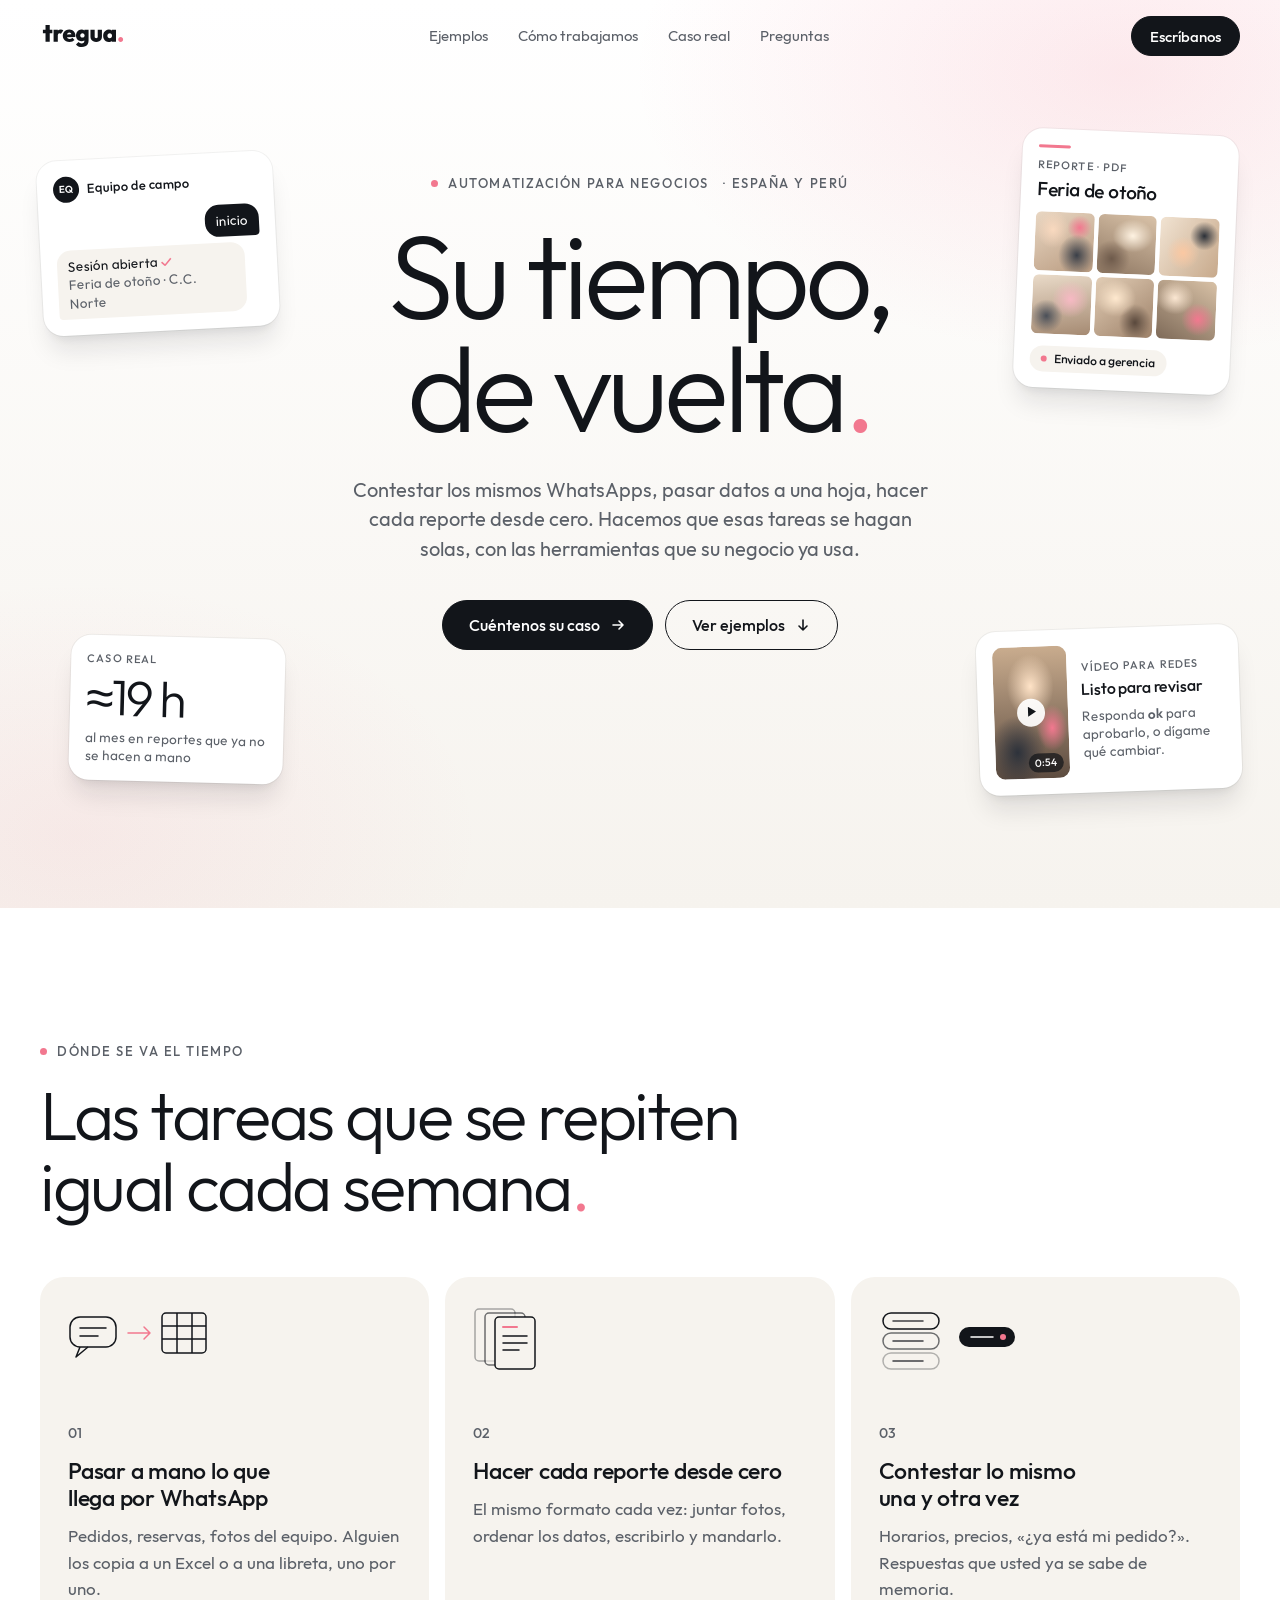
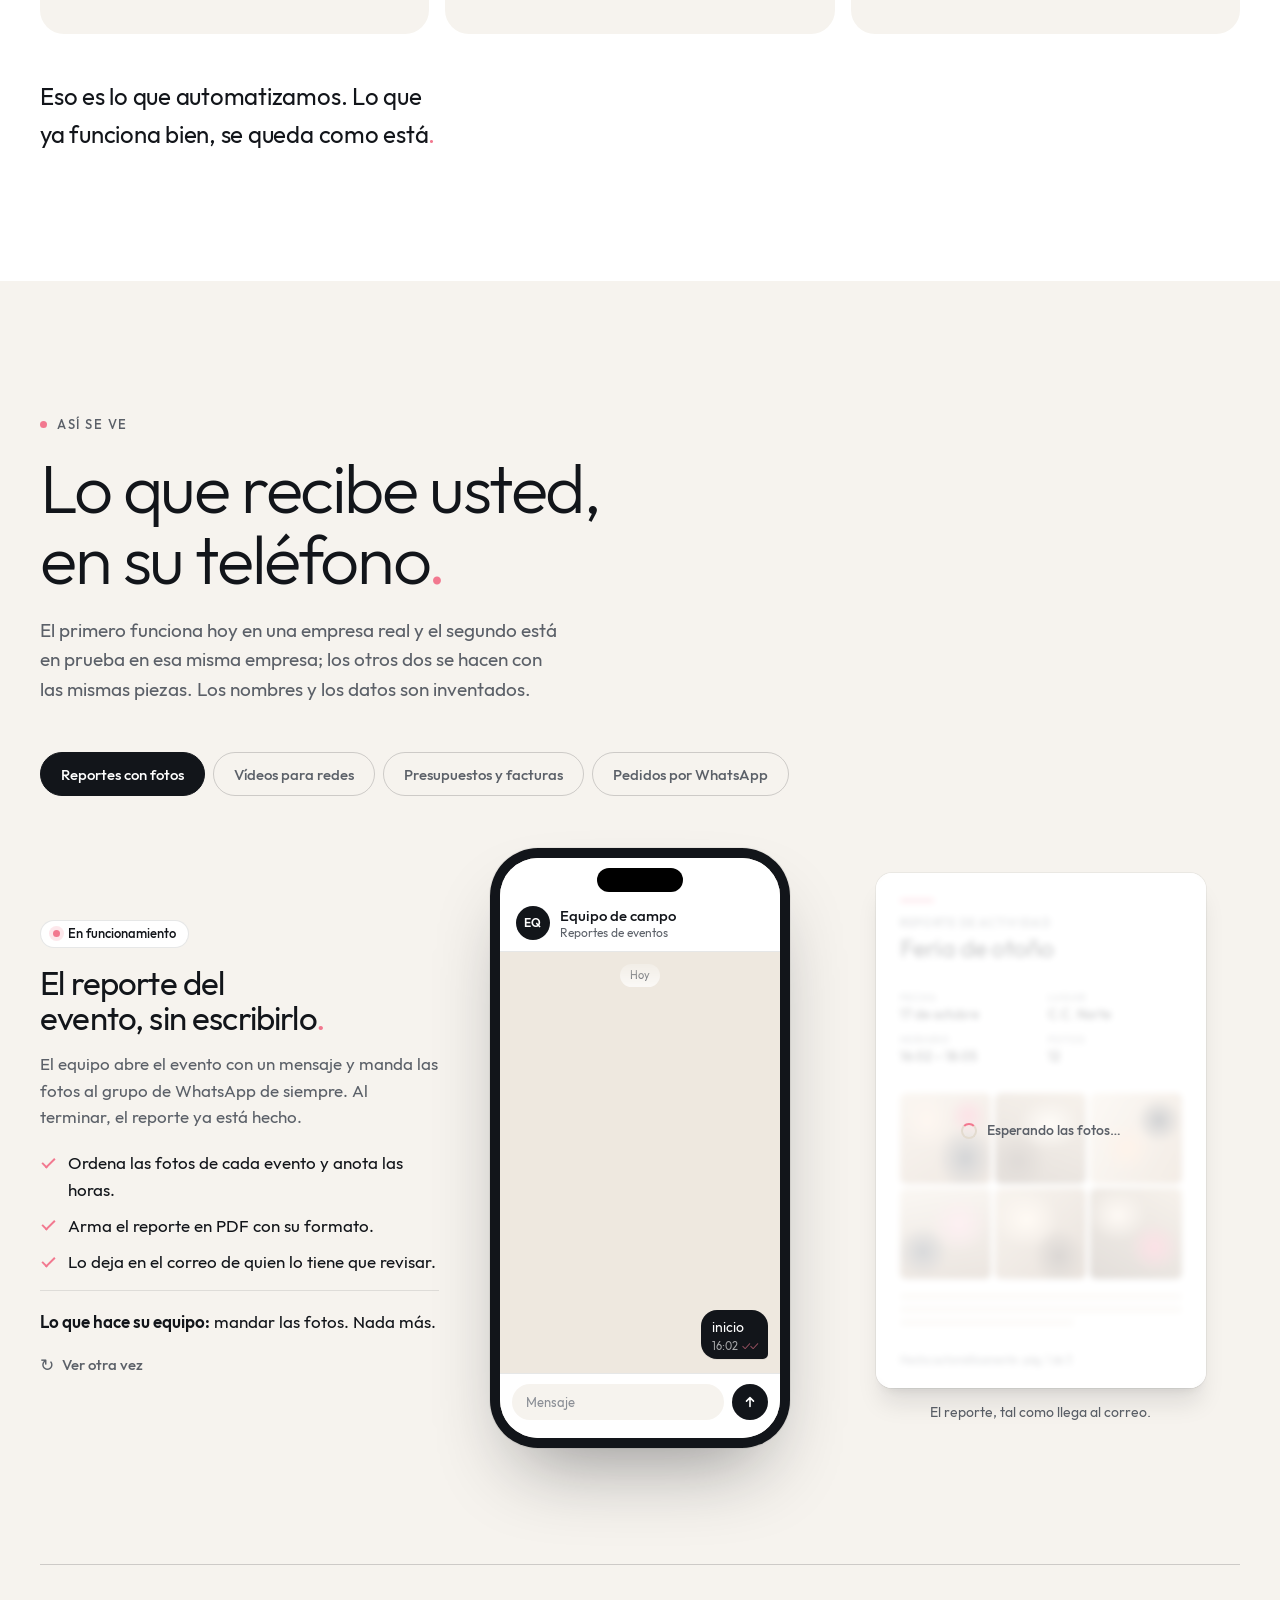
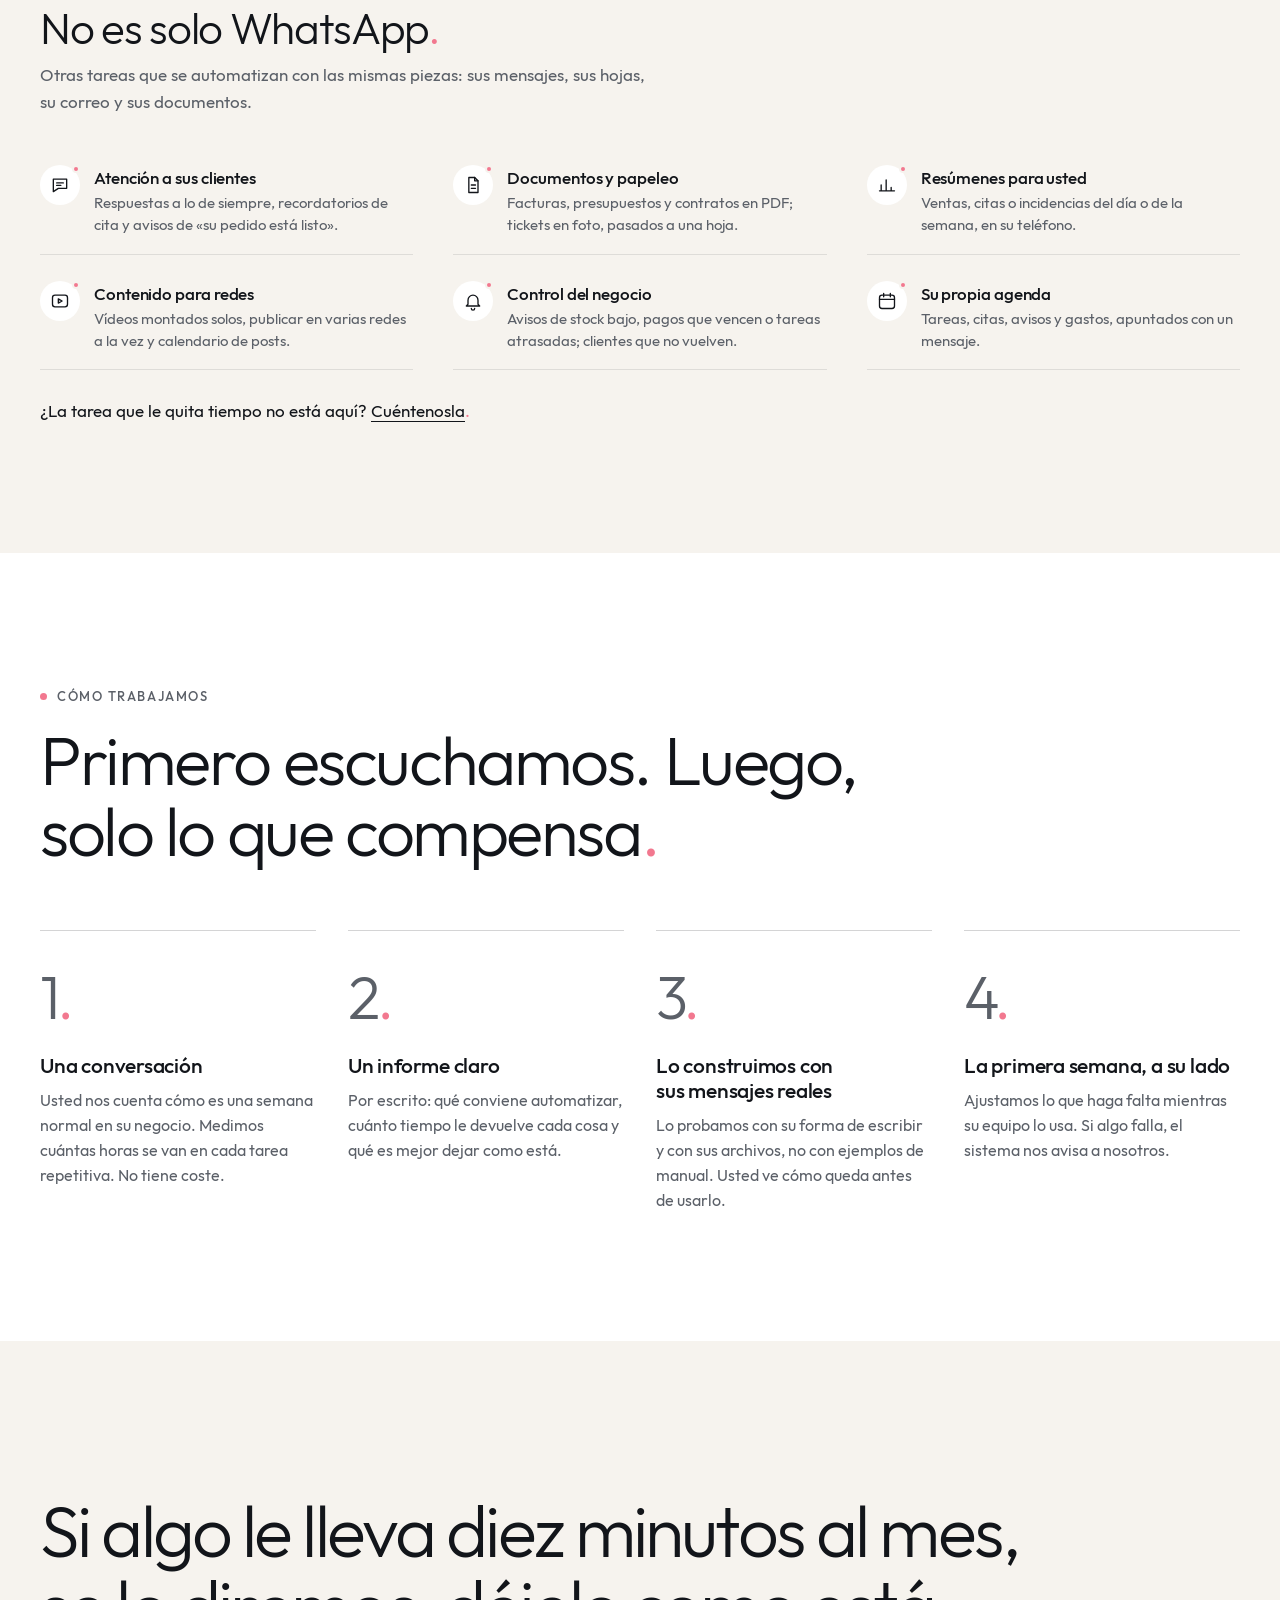
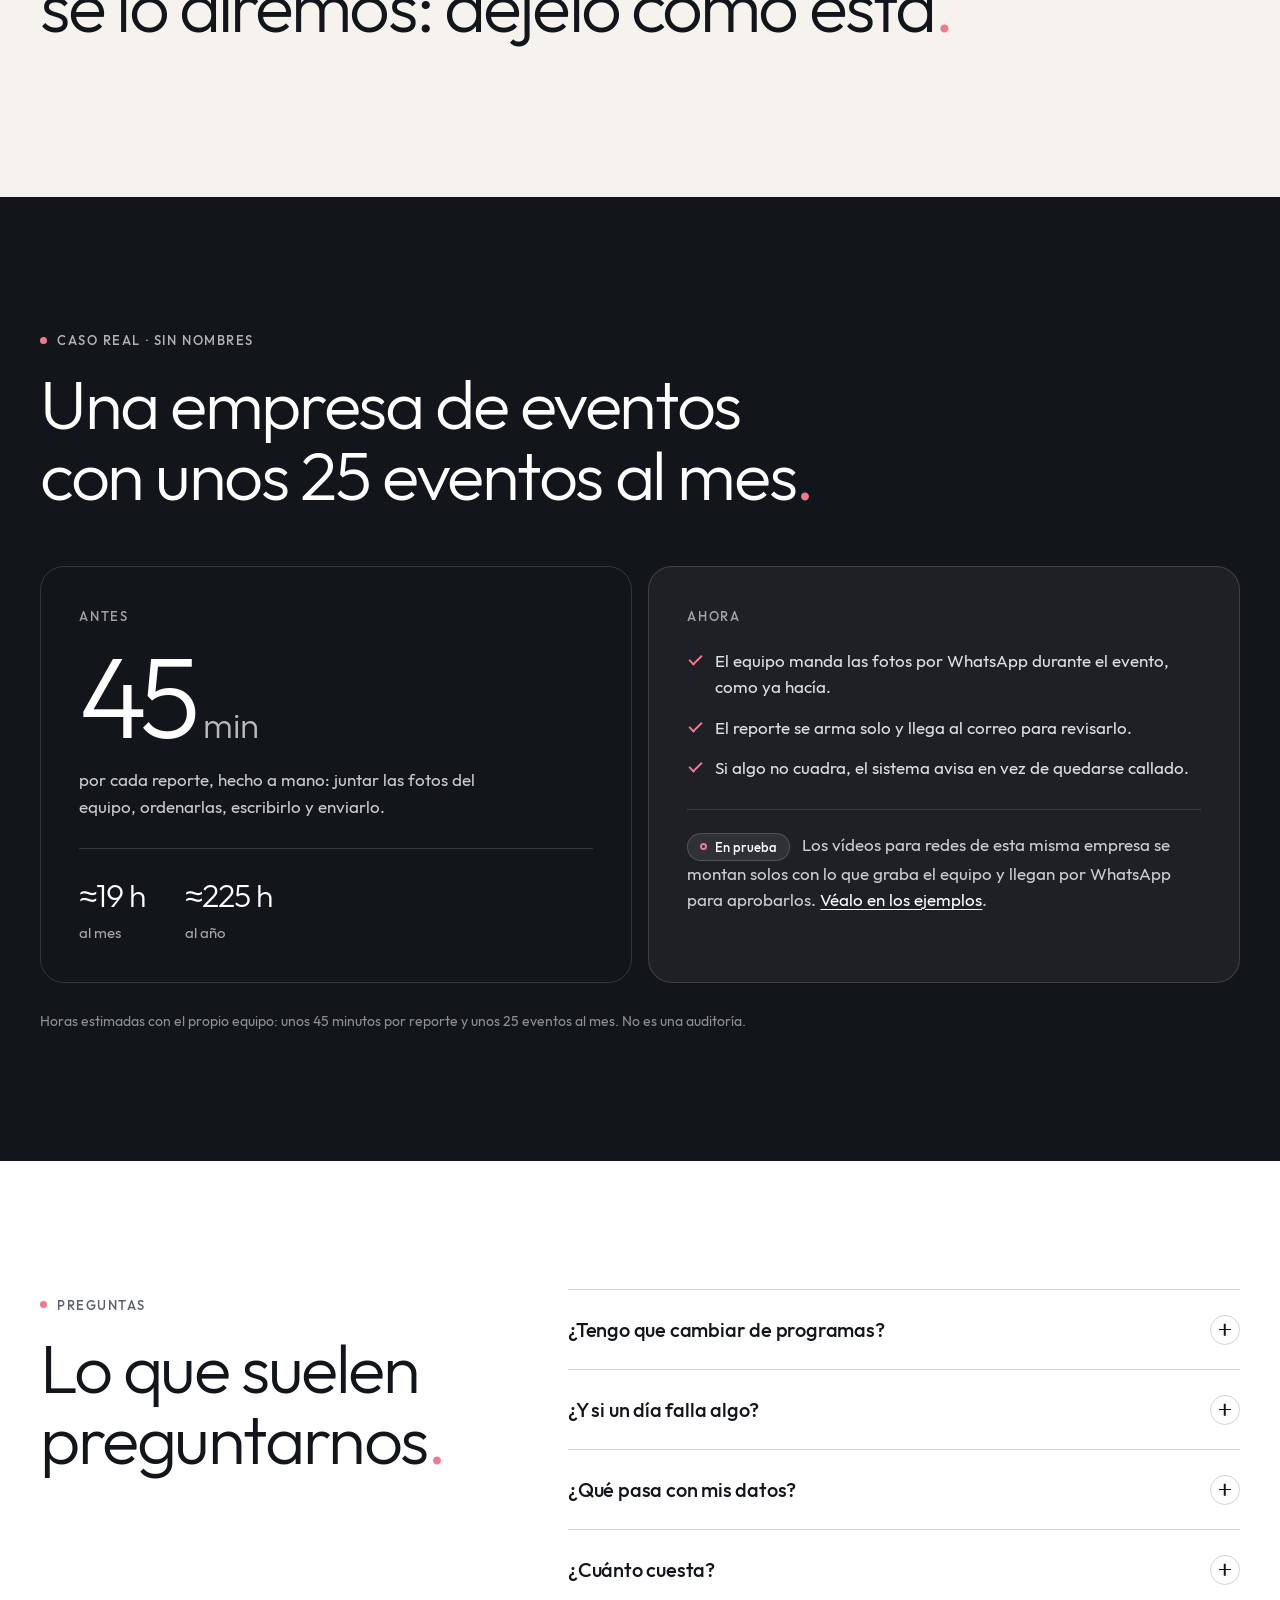
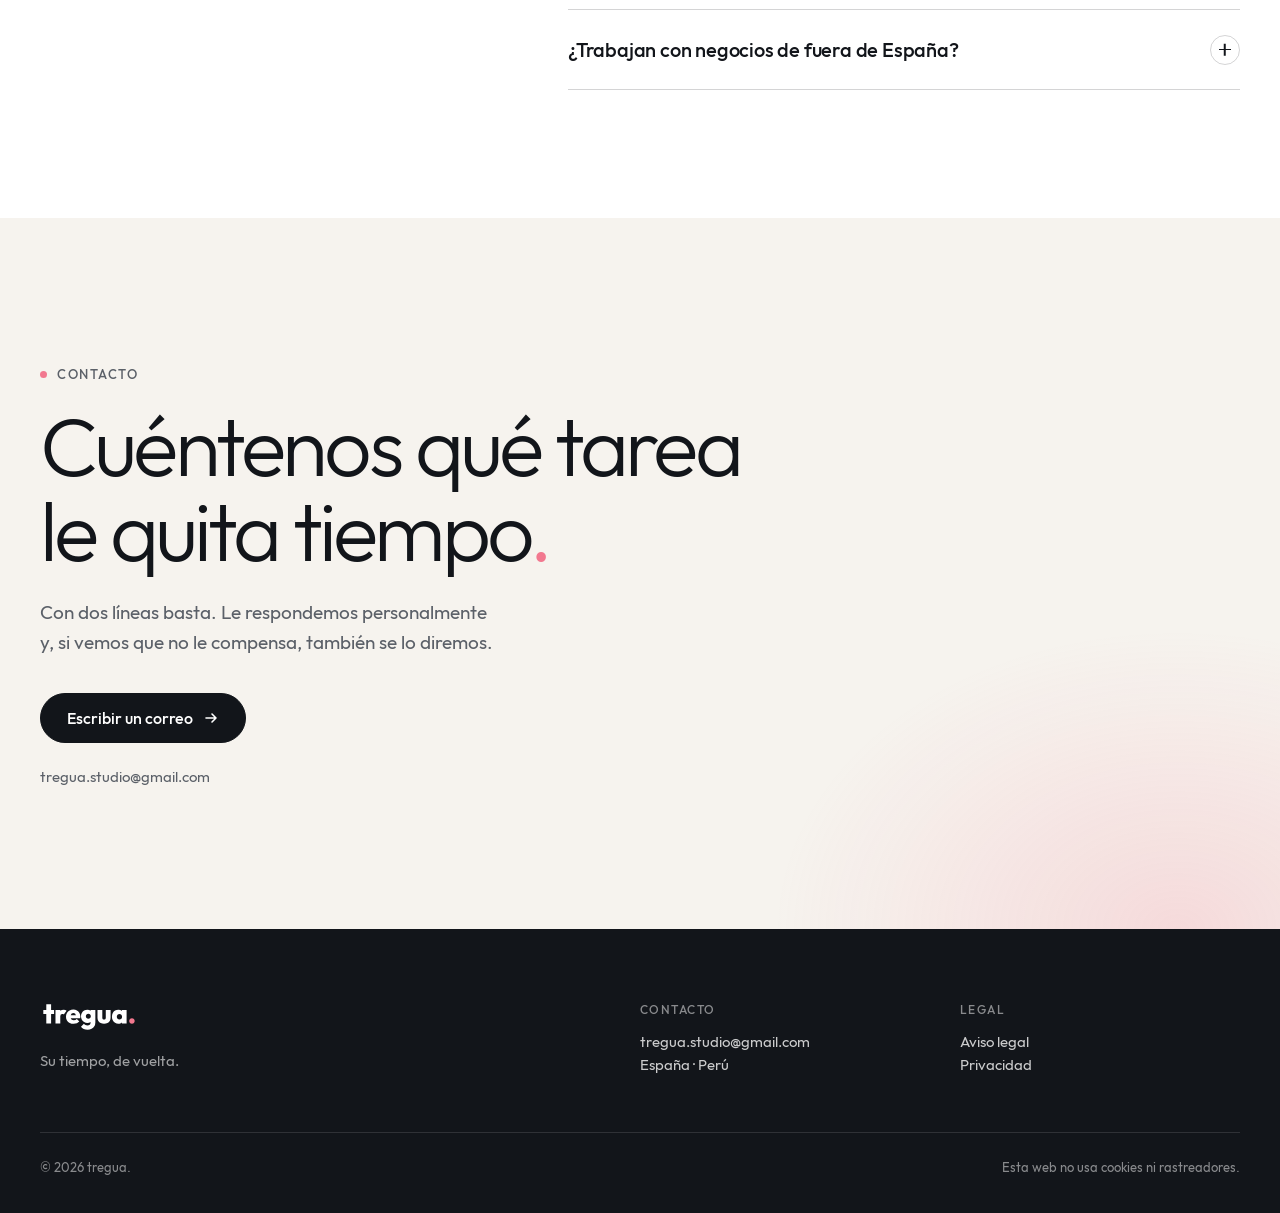
==== commit f94de43d: "Ejemplos: bloque compacto «No es solo WhatsApp» y datos del caso real en el vídeo - Seis tipos de ta" ====
--- a/index.html
+++ b/index.html
@@ -150,7 +150,7 @@
     <div class="cabeza revela">
       <p class="antetitulo">Así se ve</p>
       <h2 id="titulo-ejemplos">Lo que recibe usted, en su teléfono<span class="punto">.</span></h2>
-      <p>Los dos primeros ejemplos funcionan hoy en una empresa real; los otros dos se hacen con las mismas piezas. Los nombres y los datos son inventados.</p>
+      <p>El primero funciona hoy en una empresa real y el segundo está en prueba en esa misma empresa; los otros dos se hacen con las mismas piezas. Los nombres y los datos son inventados.</p>
     </div>
 
     <div class="pestanas revela" role="tablist" aria-label="Ejemplos">
@@ -221,7 +221,7 @@
     <!-- ===== Panel 2: vídeos ===== -->
     <div class="panel" role="tabpanel" id="ejemplo-videos" aria-labelledby="tab-videos" hidden>
       <div class="panel__texto">
-        <span class="etiqueta etiqueta--viva">En funcionamiento</span>
+        <span class="etiqueta etiqueta--prueba">En prueba</span>
         <h3>El vídeo para redes, montado solo<span class="punto">.</span></h3>
         <p>Con lo que el equipo graba en cada evento se monta un vídeo corto con su logo y música. Le llega por WhatsApp y usted lo aprueba o pide cambios con sus palabras.</p>
         <ul class="lista">
@@ -229,6 +229,14 @@
           <li>Entiende cambios como «sin fotos», «más corto» u «otra música».</li>
           <li>Cuando usted dice «ok», le deja el archivo en alta calidad.</li>
         </ul>
+        <div class="en-el-caso">
+          <p class="en-el-caso__tit">En la empresa del caso real</p>
+          <dl class="mini-cifras">
+            <div><dt>25 → 8</dt><dd>eventos del mes, en 8 vídeos</dd></div>
+            <div><dt>15–90 s</dt><dd>por vídeo</dd></div>
+            <div><dt>5</dt><dd>cambios por vídeo</dd></div>
+          </dl>
+        </div>
         <p class="usted"><b>Lo que hace usted:</b> mirarlo y responder.</p>
         <button class="repetir" type="button">Ver otra vez</button>
       </div>
@@ -382,6 +390,21 @@
         </div>
         <p class="resultado__pie">Su hoja de pedidos de siempre, con la fila nueva.</p>
       </div>
+    </div>
+
+    <!-- ===== Más tareas (compacto, dentro de «Así se ve») ===== -->
+    <div class="mas-tareas revela" id="mas">
+      <h3 class="mas-tareas__tit">No es solo WhatsApp<span class="punto">.</span></h3>
+      <p class="mas-tareas__sub">Otras tareas que se automatizan con las mismas piezas: sus mensajes, sus hojas, su correo y sus documentos.</p>
+      <ul class="areas">
+        <li><span class="area__icono"><svg width="20" height="20" viewBox="0 0 24 24" fill="none" stroke="currentColor" stroke-width="1.6" stroke-linecap="round" stroke-linejoin="round" aria-hidden="true"><path d="M4 5h16v11H10l-6 4z"/><path d="M8 9.5h8M8 12.5h5"/></svg></span><div><h4>Atención a sus clientes</h4><p>Respuestas a lo de siempre, recordatorios de cita y avisos de «su pedido está listo».</p></div></li>
+        <li><span class="area__icono"><svg width="20" height="20" viewBox="0 0 24 24" fill="none" stroke="currentColor" stroke-width="1.6" stroke-linecap="round" stroke-linejoin="round" aria-hidden="true"><path d="M7 3h7l4 4v14H7z"/><path d="M14 3v4h4"/><path d="M10 12h5M10 16h5"/></svg></span><div><h4>Documentos y papeleo</h4><p>Facturas, presupuestos y contratos en PDF; tickets en foto, pasados a una hoja.</p></div></li>
+        <li><span class="area__icono"><svg width="20" height="20" viewBox="0 0 24 24" fill="none" stroke="currentColor" stroke-width="1.6" stroke-linecap="round" stroke-linejoin="round" aria-hidden="true"><path d="M5 19v-7M11 19V6M17 19v-4M3 19h18"/></svg></span><div><h4>Resúmenes para usted</h4><p>Ventas, citas o incidencias del día o de la semana, en su teléfono.</p></div></li>
+        <li><span class="area__icono"><svg width="20" height="20" viewBox="0 0 24 24" fill="none" stroke="currentColor" stroke-width="1.6" stroke-linecap="round" stroke-linejoin="round" aria-hidden="true"><rect x="3" y="5" width="18" height="14" rx="3"/><path d="M10 9.5v5l4.5-2.5z"/></svg></span><div><h4>Contenido para redes</h4><p>Vídeos montados solos, publicar en varias redes a la vez y calendario de posts.</p></div></li>
+        <li><span class="area__icono"><svg width="20" height="20" viewBox="0 0 24 24" fill="none" stroke="currentColor" stroke-width="1.6" stroke-linecap="round" stroke-linejoin="round" aria-hidden="true"><path d="M6 16v-5a6 6 0 0 1 12 0v5l2 2H4z"/><path d="M10 21a2 2 0 0 0 4 0"/></svg></span><div><h4>Control del negocio</h4><p>Avisos de stock bajo, pagos que vencen o tareas atrasadas; clientes que no vuelven.</p></div></li>
+        <li><span class="area__icono"><svg width="20" height="20" viewBox="0 0 24 24" fill="none" stroke="currentColor" stroke-width="1.6" stroke-linecap="round" stroke-linejoin="round" aria-hidden="true"><rect x="3" y="5" width="18" height="16" rx="3"/><path d="M3 10h18M8 3v4M16 3v4"/></svg></span><div><h4>Su propia agenda</h4><p>Tareas, citas, avisos y gastos, apuntados con un mensaje.</p></div></li>
+      </ul>
+      <p class="mas-tareas__pie">¿La tarea que le quita tiempo no está aquí? <a href="#contacto">Cuéntenosla</a><span class="punto">.</span></p>
     </div>
   </div>
 </section>
@@ -451,7 +474,7 @@
           <li>El reporte se arma solo y llega al correo para revisarlo.</li>
           <li>Si algo no cuadra, el sistema avisa en vez de quedarse callado.</li>
         </ul>
-        <p class="caso__ahora-extra"><span class="etiqueta etiqueta--oscura">En prueba</span> Los vídeos para redes se montan solos con lo que graba el equipo y llegan por WhatsApp para aprobarlos.</p>
+        <p class="caso__ahora-extra"><span class="etiqueta etiqueta--oscura etiqueta--prueba">En prueba</span> Los vídeos para redes de esta misma empresa se montan solos con lo que graba el equipo y llegan por WhatsApp para aprobarlos. <a class="enlace-claro" href="#ejemplo-videos">Véalo en los ejemplos</a>.</p>
       </article>
     </div>
     <p class="nota revela">Horas estimadas con el propio equipo: unos 45 minutos por reporte y unos 25 eventos al mes. No es una auditoría.</p>
--- a/assets/css/estilos.css
+++ b/assets/css/estilos.css
@@ -185,7 +185,8 @@
 .etiqueta::before { content: ""; width: 7px; height: 7px; border-radius: 50%; border: 1.5px solid var(--gris-2); }
 .etiqueta--viva::before { border: 0; background: var(--rosa); box-shadow: 0 0 0 4px rgba(242, 120, 143, .18); }
 .etiqueta--oscura { background: rgba(255, 255, 255, .08); border-color: rgba(255, 255, 255, .16); color: #fff; }
-.etiqueta--oscura::before { border-color: var(--rosa); }
+.etiqueta--oscura::before { border-color: rgba(255, 255, 255, .5); }
+.etiqueta--prueba::before { border-color: var(--rosa); border-width: 2px; }
 .lista { margin-top: 20px; display: grid; gap: 10px; }
 .lista li { position: relative; padding-left: 28px; }
 .lista li::before { content: ""; position: absolute; left: 2px; top: .42em; width: 13px; height: 7px; border-left: 2px solid var(--rosa); border-bottom: 2px solid var(--rosa); transform: rotate(-45deg); }
@@ -339,6 +340,29 @@
   .hoja__tabla th:nth-child(5), .hoja__tabla td:nth-child(5) { display: none; }
 }
 
+/* ---------- más tareas (bloque compacto dentro de «Así se ve») ---------- */
+.mas-tareas { margin-top: clamp(80px, 9vw, 120px); padding-top: 40px; border-top: 1px solid var(--linea-2); }
+.mas-tareas__tit { font-size: clamp(30px, 3.4vw, 44px); font-weight: 300; line-height: 1.05; letter-spacing: -.03em; }
+.mas-tareas__sub { margin-top: 12px; max-width: 620px; color: var(--gris); }
+.areas { display: grid; grid-template-columns: repeat(3, minmax(0, 1fr)); gap: 8px 40px; margin-top: 32px; }
+.areas li { display: flex; gap: 14px; align-items: flex-start; padding: 18px 0; border-bottom: 1px solid var(--linea); }
+.area__icono { position: relative; display: grid; place-items: center; flex: none; width: 40px; height: 40px; border-radius: 50%; background: #fff; color: var(--tinta); }
+.area__icono::after { content: ""; position: absolute; right: 0; top: 0; width: 8px; height: 8px; border-radius: 50%; background: var(--rosa); border: 2px solid var(--calido); }
+.areas h4 { margin: 2px 0 0; font-size: 17px; font-weight: 500; line-height: 1.25; letter-spacing: -.005em; }
+.areas p { margin-top: 4px; font-size: 15px; line-height: 1.45; color: var(--gris); }
+.mas-tareas__pie { margin-top: 28px; font-size: 17px; }
+.mas-tareas__pie a { text-decoration: underline; text-decoration-thickness: 1px; text-underline-offset: 4px; }
+.mas-tareas__pie a:hover { text-decoration-color: var(--rosa); }
+@media (max-width: 980px) { .areas { grid-template-columns: repeat(2, minmax(0, 1fr)); } }
+@media (max-width: 620px) { .areas { grid-template-columns: 1fr; } }
+
+/* datos del caso real dentro de un ejemplo */
+.en-el-caso { margin-top: 22px; padding: 16px 18px; border-radius: 16px; background: #fff; border: 1px solid var(--linea); }
+.en-el-caso__tit { font-size: 12px; font-weight: 500; letter-spacing: .1em; text-transform: uppercase; color: var(--gris); }
+.mini-cifras { display: grid; grid-template-columns: repeat(3, minmax(0, 1fr)); gap: 12px; margin-top: 10px; }
+.mini-cifras dt { font-size: 24px; font-weight: 300; line-height: 1.1; letter-spacing: -.03em; white-space: nowrap; }
+.mini-cifras dd { margin-top: 2px; font-size: 13px; line-height: 1.35; color: var(--gris); }
+
 /* ---------- cómo trabajamos ---------- */
 .pasos { display: grid; grid-template-columns: repeat(4, minmax(0, 1fr)); gap: 0 32px; margin-top: 64px; counter-reset: paso; }
 .paso { padding-top: 26px; border-top: 1px solid var(--linea-2); }
@@ -366,7 +390,9 @@
 .caso .lista { margin-top: 22px; gap: 14px; }
 .caso__ahora-extra { margin-top: 28px; padding-top: 22px; border-top: 1px solid rgba(255, 255, 255, .14); color: rgba(255, 255, 255, .78); }
 .caso__ahora-extra .etiqueta { margin-right: 8px; vertical-align: 1px; }
-.nota { margin-top: 28px; font-size: 14px; color: rgba(255, 255, 255, .52); }
+.nota { margin-top: 28px; font-size: 14px; color: rgba(255, 255, 255, .52); max-width: 860px; }
+.enlace-claro { color: #fff; text-decoration: underline; text-decoration-thickness: 1px; text-underline-offset: 3px; }
+.enlace-claro:hover { text-decoration-color: var(--rosa); }
 @media (max-width: 860px) { .caso { grid-template-columns: 1fr; } }
 
 /* ---------- preguntas ---------- */
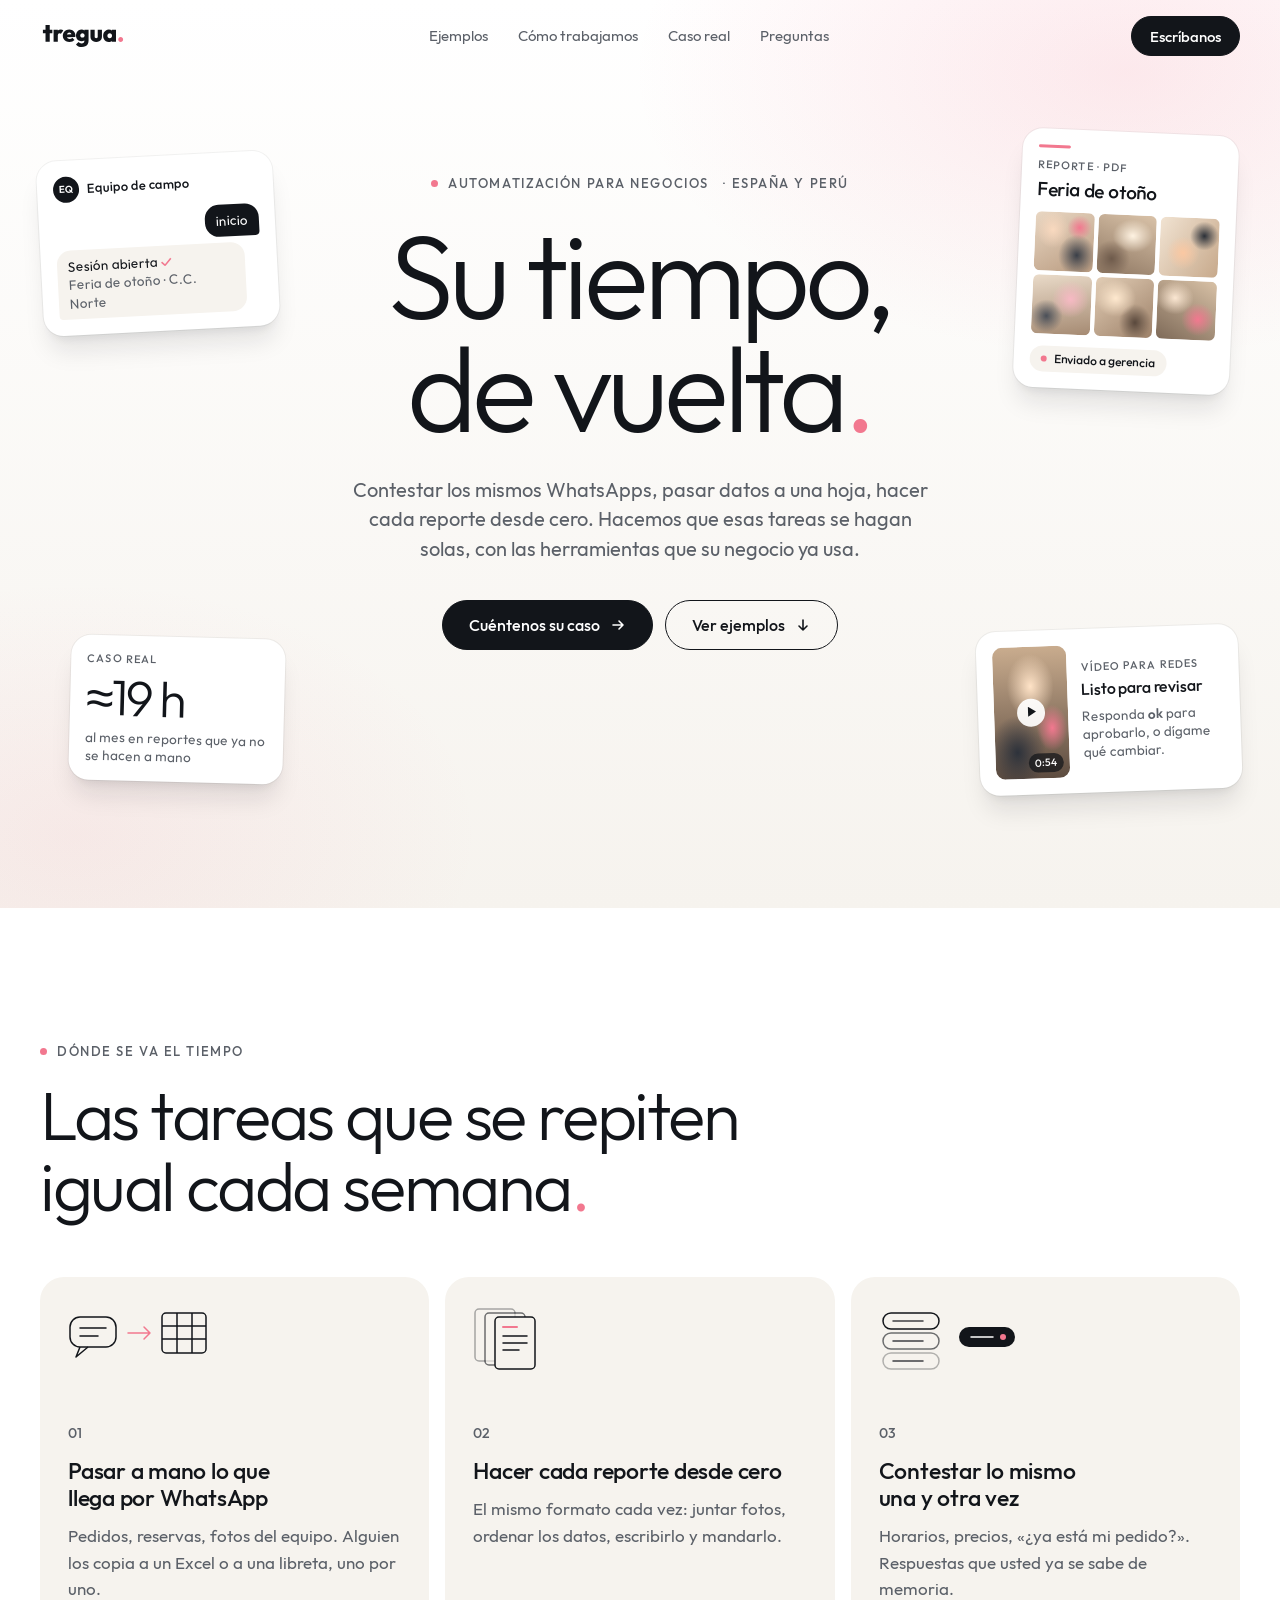
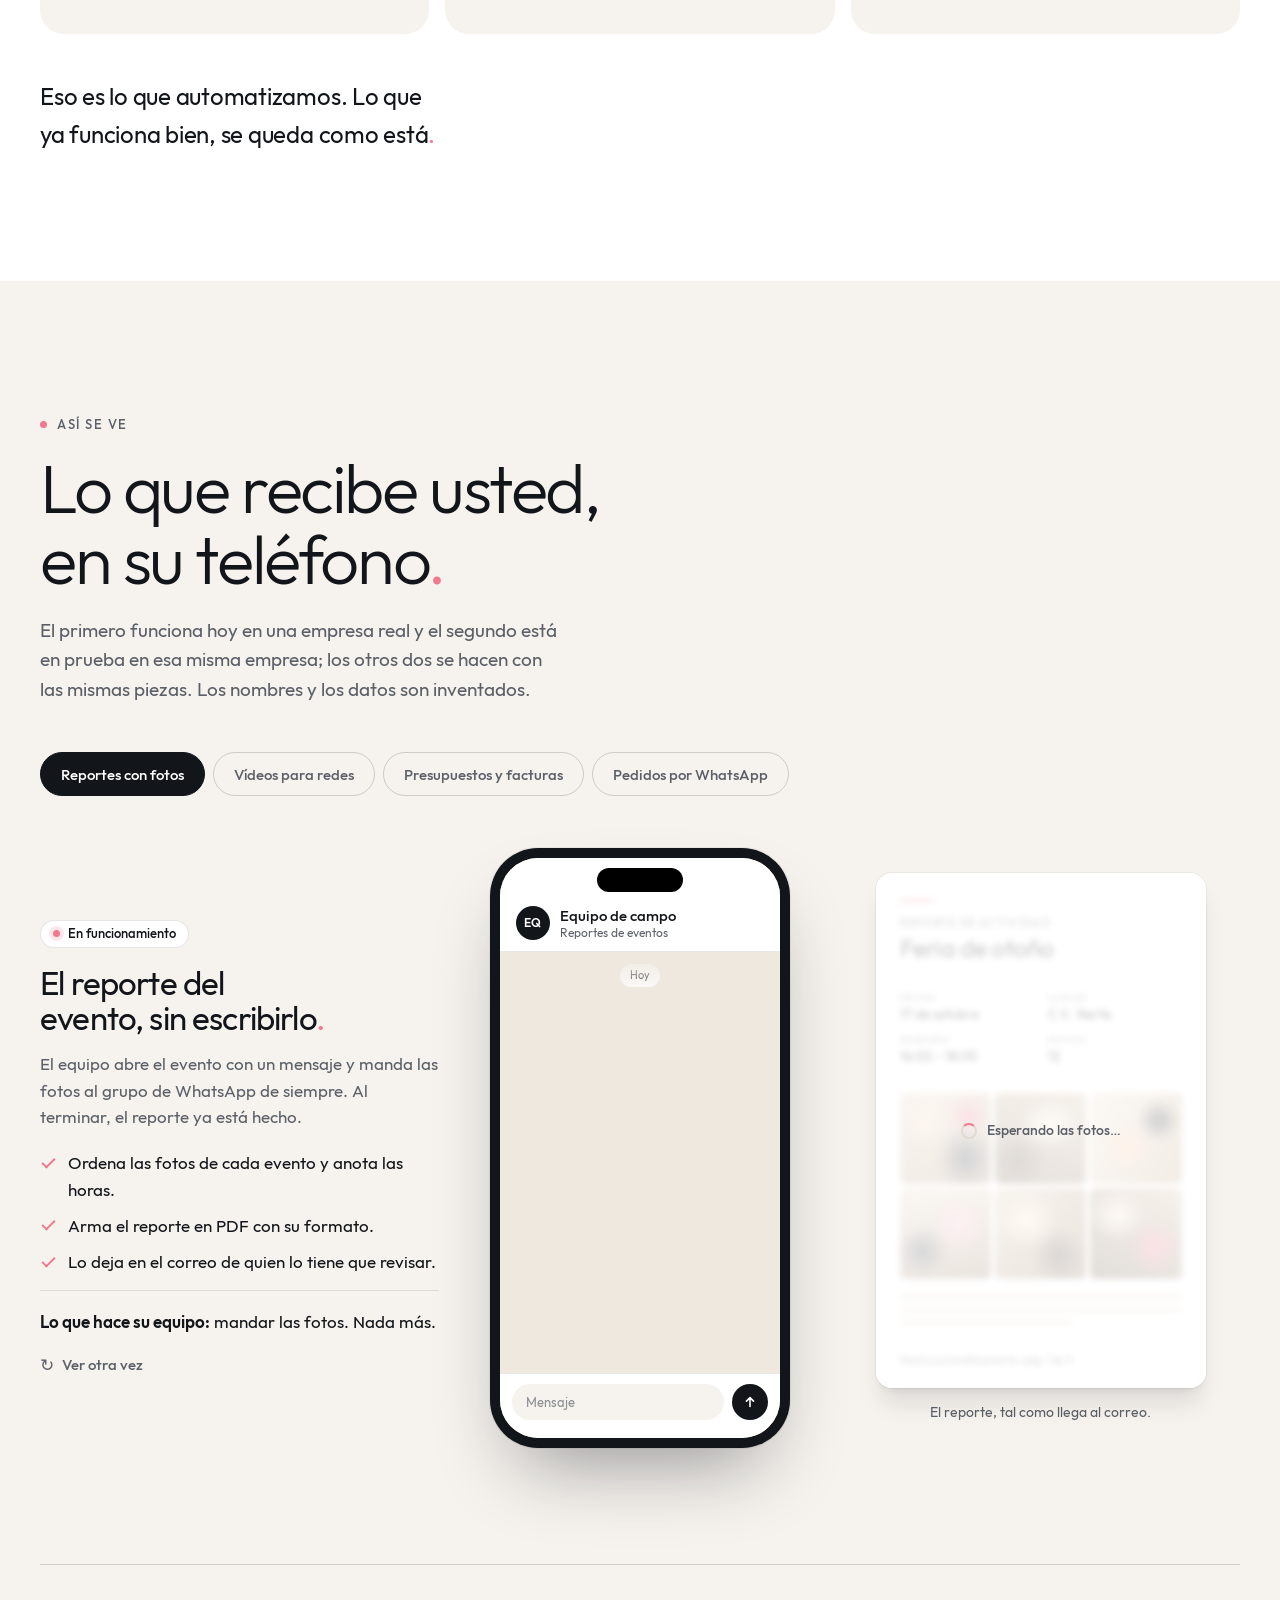
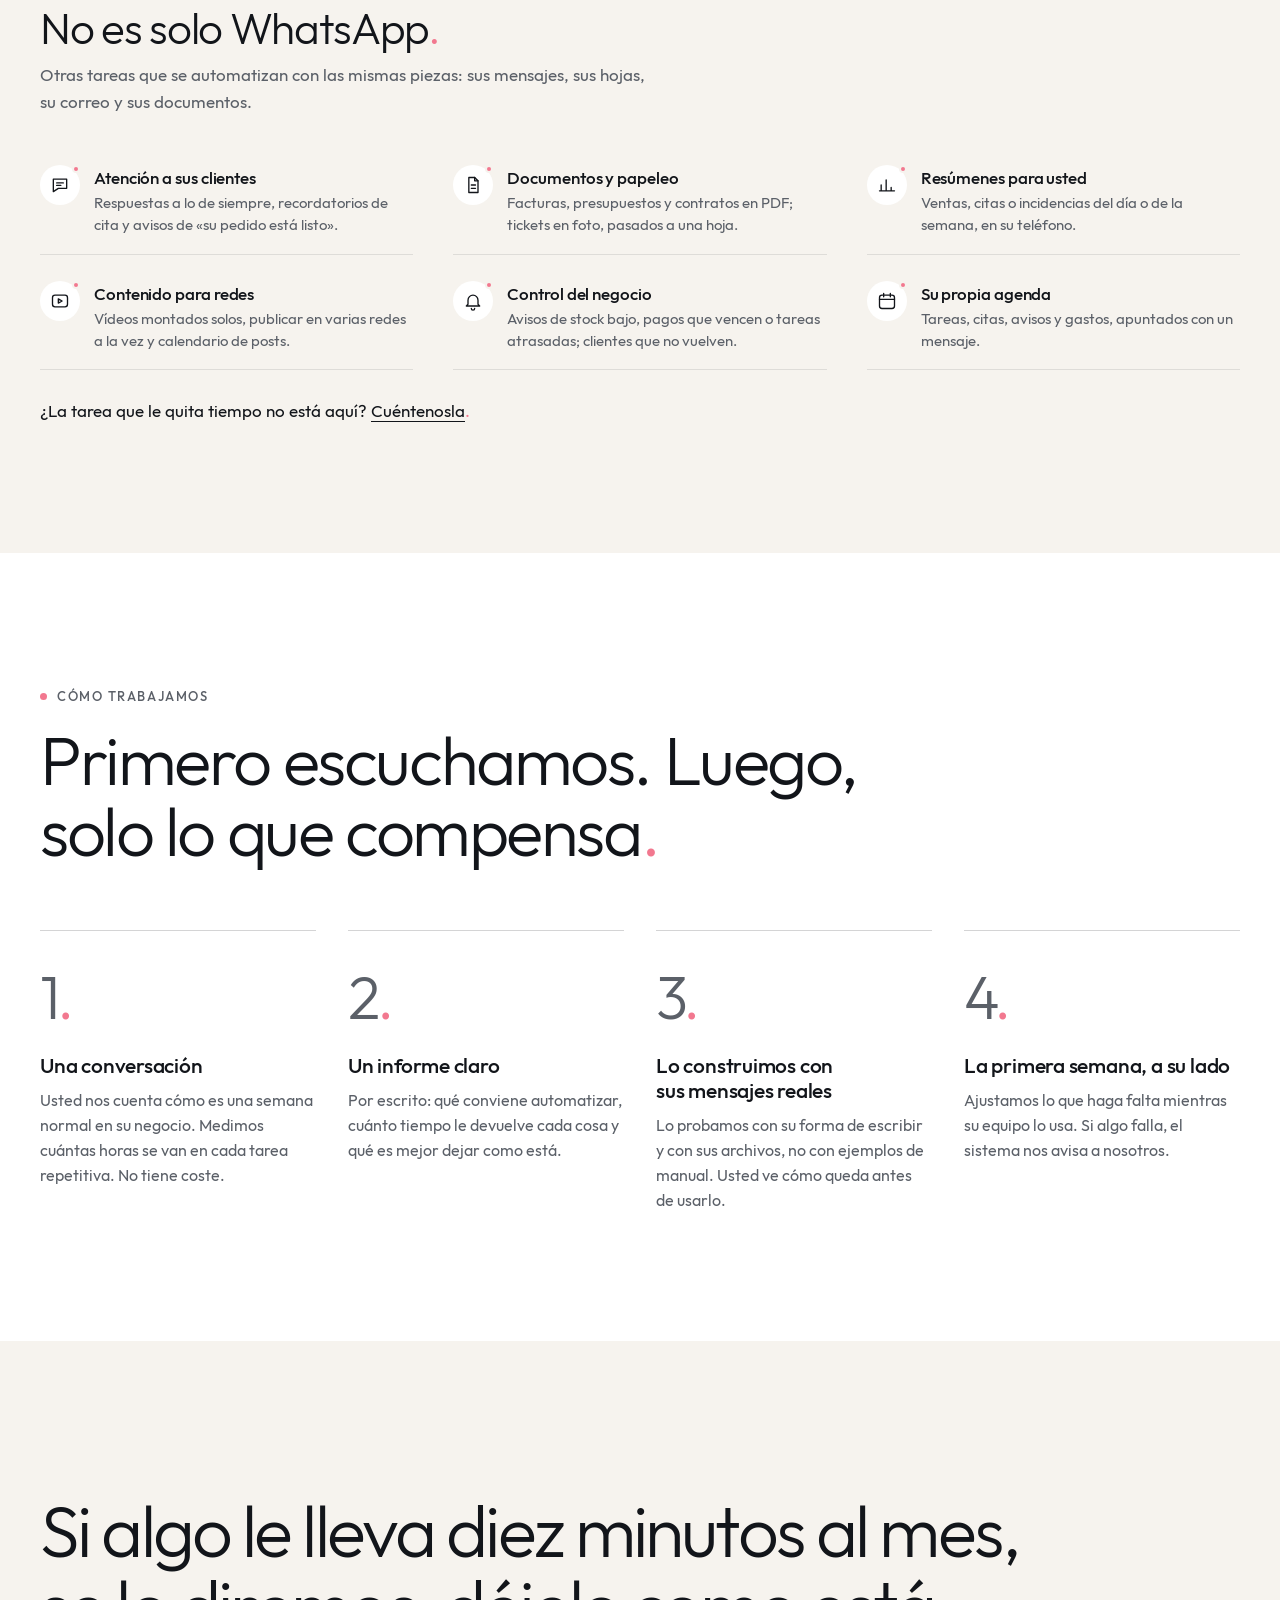
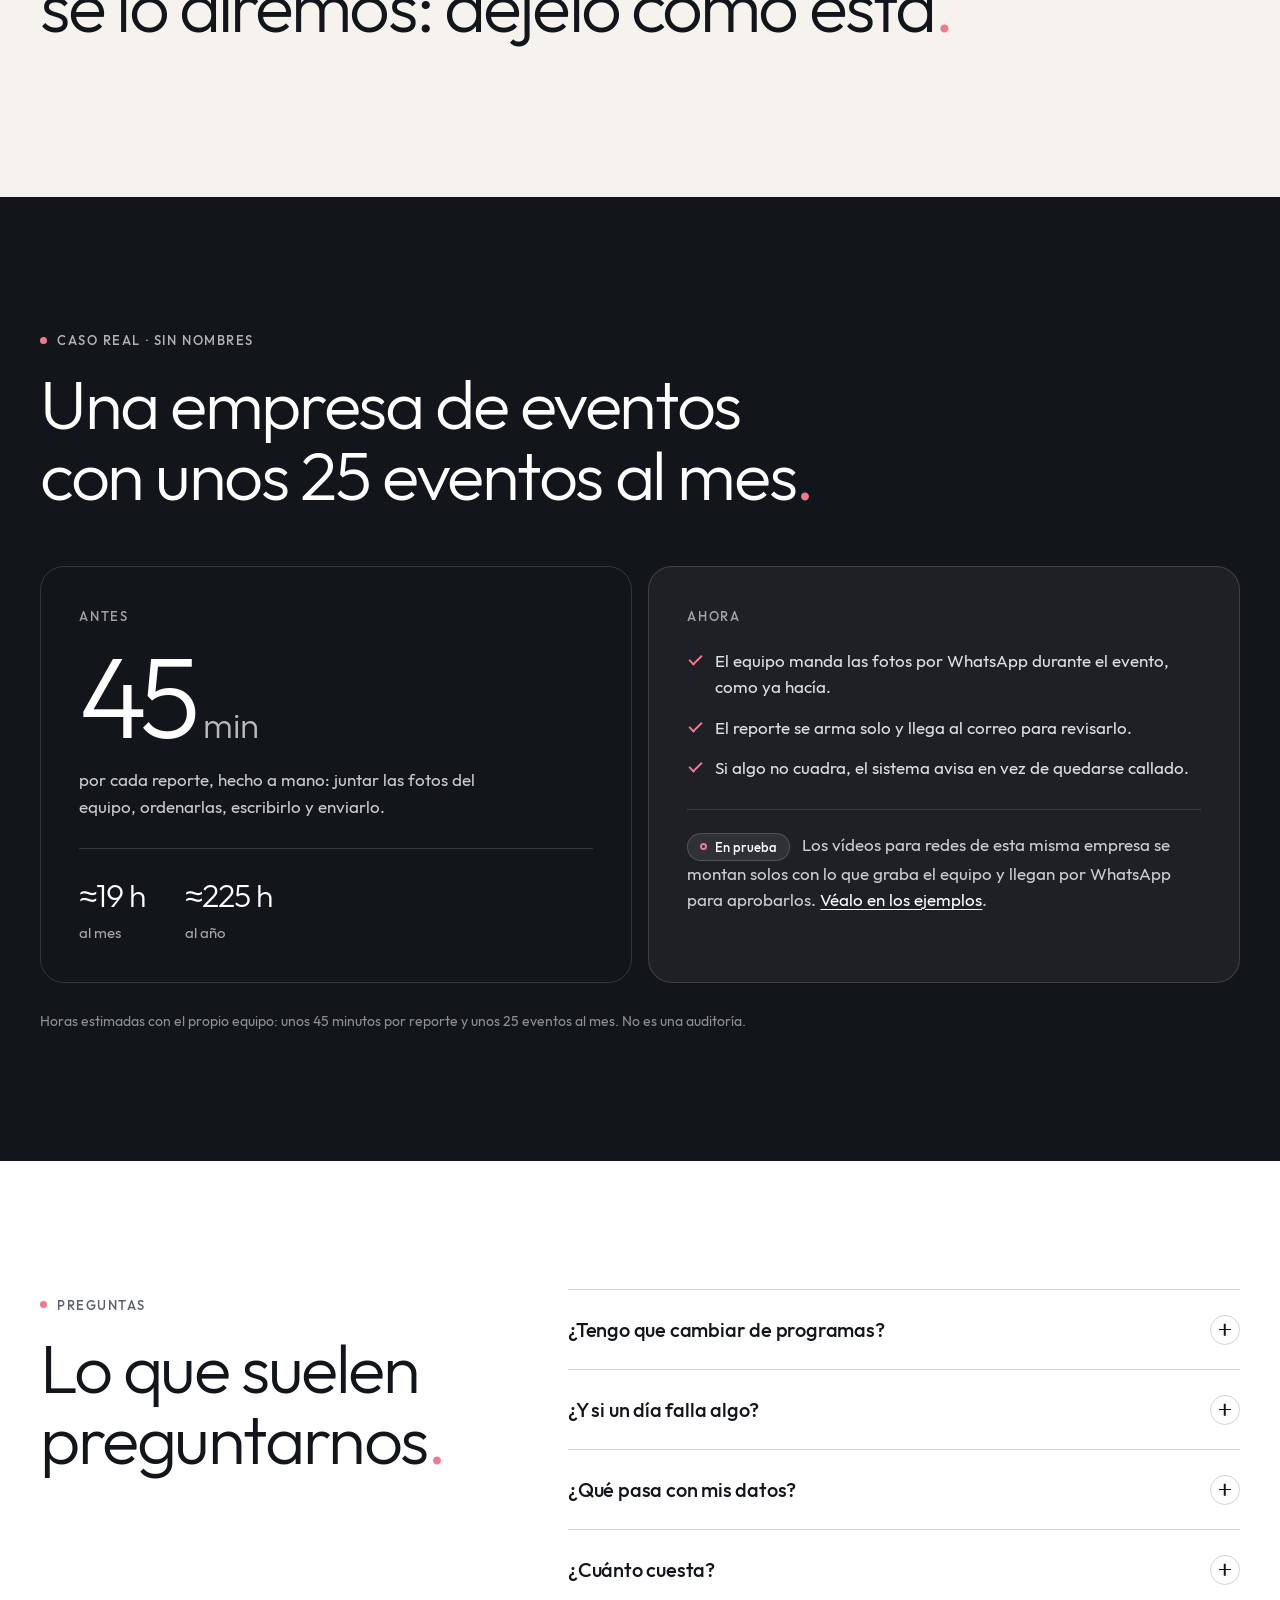
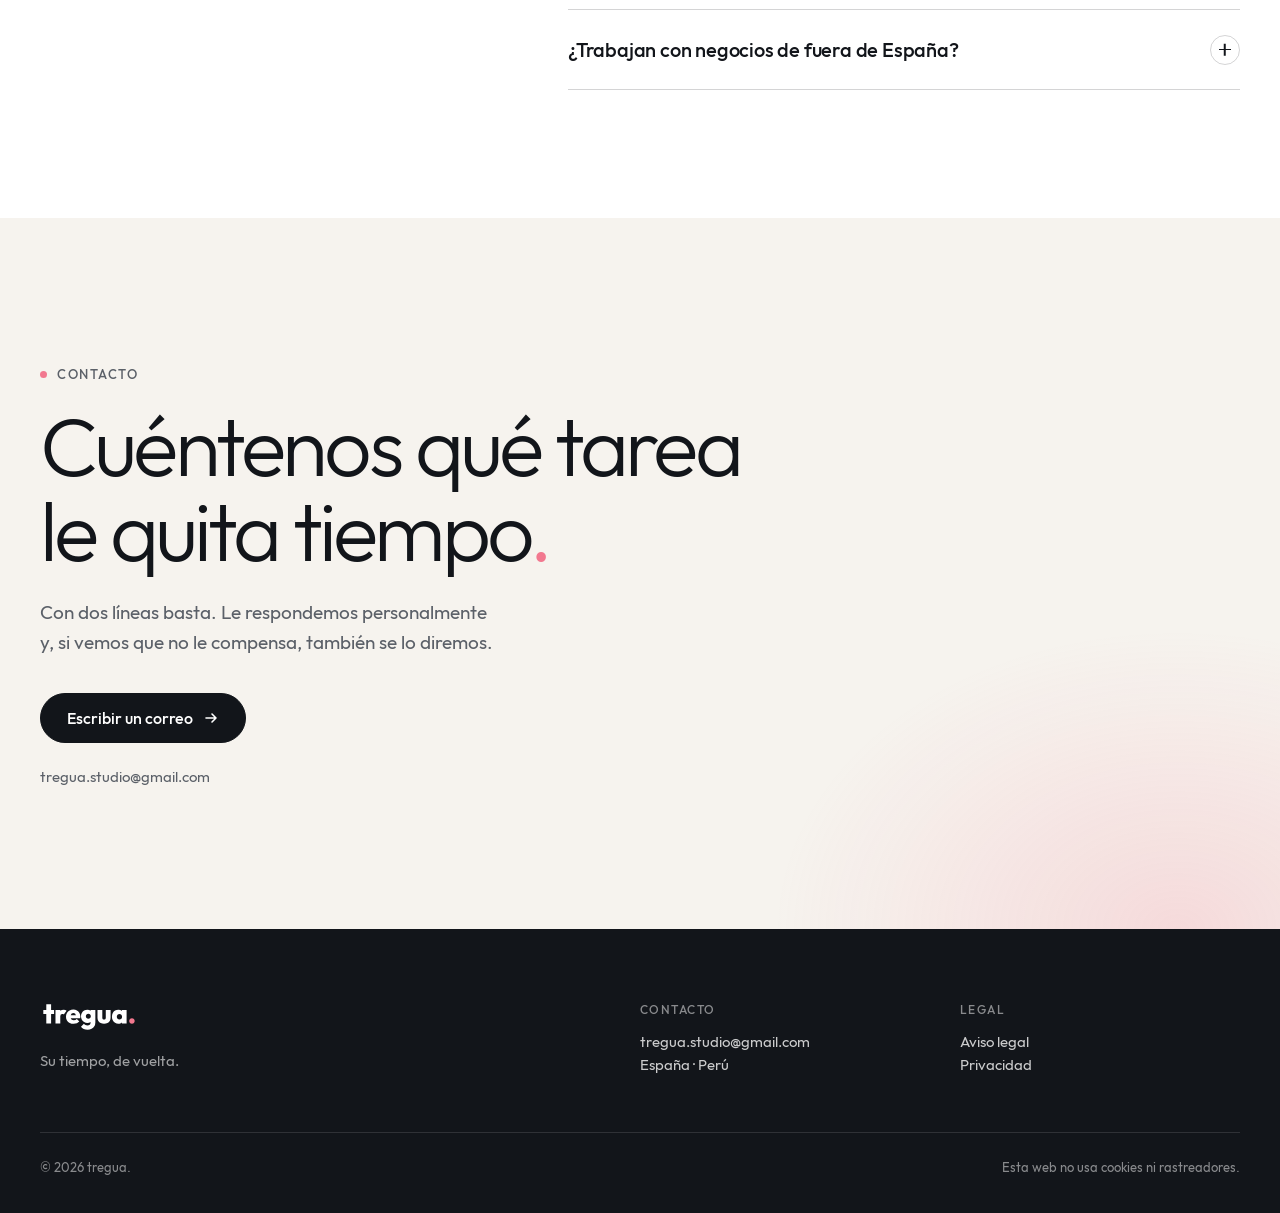
==== commit 335d5fb8: "Preparar para GitHub Pages: imagen para compartir con dirección completa Co-Authored-By: Claude Opus" ====
--- a/index.html
+++ b/index.html
@@ -10,7 +10,7 @@
   <meta property="og:locale" content="es_ES">
   <meta property="og:title" content="tregua. · Su tiempo, de vuelta.">
   <meta property="og:description" content="Automatizamos las tareas que su negocio repite cada día, con las herramientas que ya usa.">
-  <meta property="og:image" content="assets/img/og.png">
+  <meta property="og:image" content="https://salva-s1.github.io/tregua-web/assets/img/og.png">
   <link rel="icon" href="assets/img/icono.svg" type="image/svg+xml">
   <link rel="icon" href="assets/img/favicon-32.png" sizes="32x32" type="image/png">
   <link rel="apple-touch-icon" href="assets/img/apple-touch-icon.png">
--- a/assets/css/estilos.css
+++ b/assets/css/estilos.css
@@ -78,7 +78,7 @@
 .cabeza > p:not(.antetitulo) { margin-top: 22px; max-width: 640px; font-size: 19px; color: var(--gris); }
 
 /* ---------- cabecera ---------- */
-.cabecera { position: fixed; inset: 0 0 auto; z-index: 50; transition: background-color .6s var(--curva), box-shadow .6s var(--curva); }
+.cabecera { position: fixed; inset: 0 0 auto; z-index: 50; padding-top: env(safe-area-inset-top, 0px); transition: background-color .6s var(--curva), box-shadow .6s var(--curva); }
 .cabecera.is-scrolled { background: rgba(246, 243, 238, .86); -webkit-backdrop-filter: saturate(1.4) blur(14px); backdrop-filter: saturate(1.4) blur(14px); box-shadow: 0 1px 0 var(--linea); }
 .cabecera__in { display: flex; align-items: center; justify-content: space-between; gap: 24px; height: 72px; }
 .logo { display: block; flex: none; border-radius: 4px; }
@@ -431,14 +431,14 @@
 @media (max-width: 760px) { .pie__in { grid-template-columns: 1fr 1fr; } .pie__marca { grid-column: 1 / -1; } }
 
 /* ---------- aparición al hacer scroll ---------- */
-.js .revela { opacity: 0; transform: translateY(26px); transition: opacity 1s var(--curva) var(--d, 0s), transform 1.2s var(--curva) var(--d, 0s); }
-.js .revela.is-in { opacity: 1; transform: none; }
+.js .revela { transform: translateY(22px); transition: transform 1.2s var(--curva) var(--d, 0s); }
+.js .revela.is-in { transform: none; }
 
 /* ---------- movimiento reducido ---------- */
 @media (prefers-reduced-motion: reduce) {
   html { scroll-behavior: auto; }
   *, *::before, *::after { animation-duration: .01ms !important; animation-iteration-count: 1 !important; transition-duration: .01ms !important; }
-  .js .revela { opacity: 1; transform: none; }
+  .js .revela { transform: none; }
   .flota { animation: none !important; }
 }
 
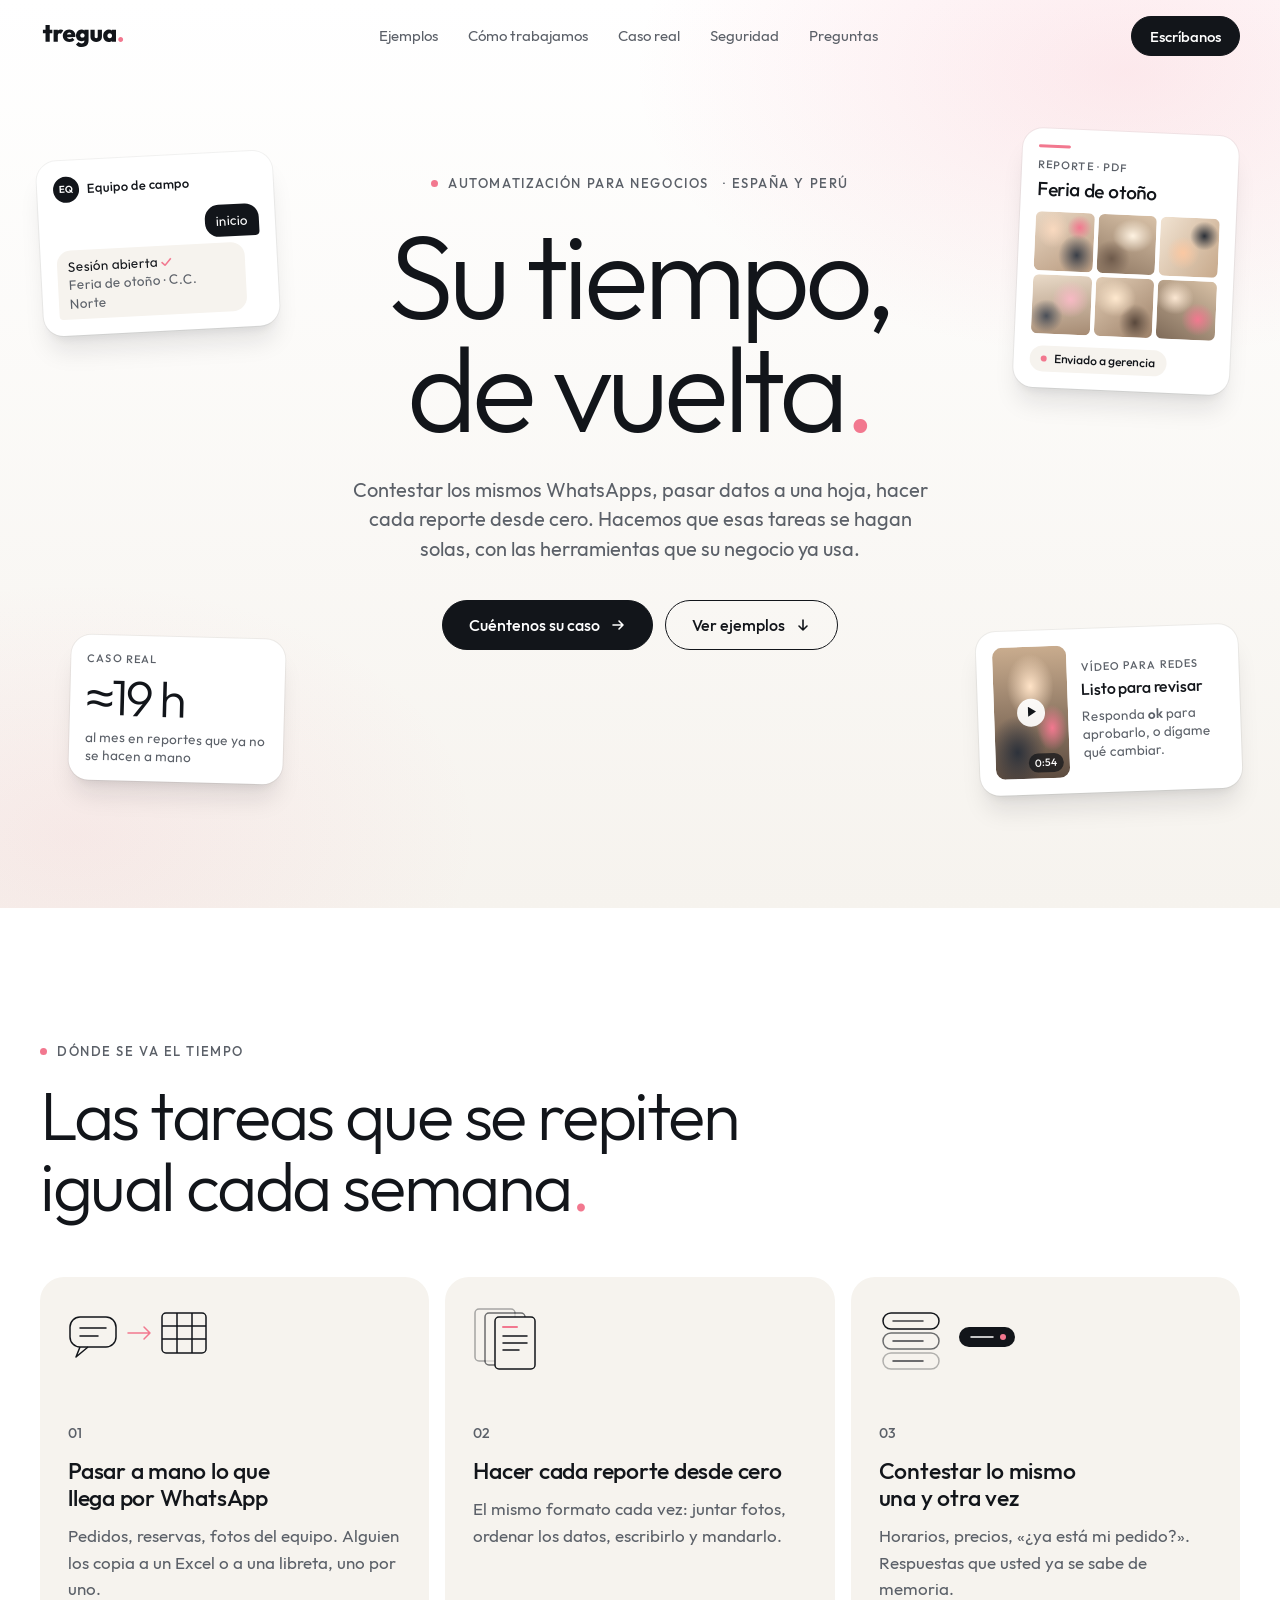
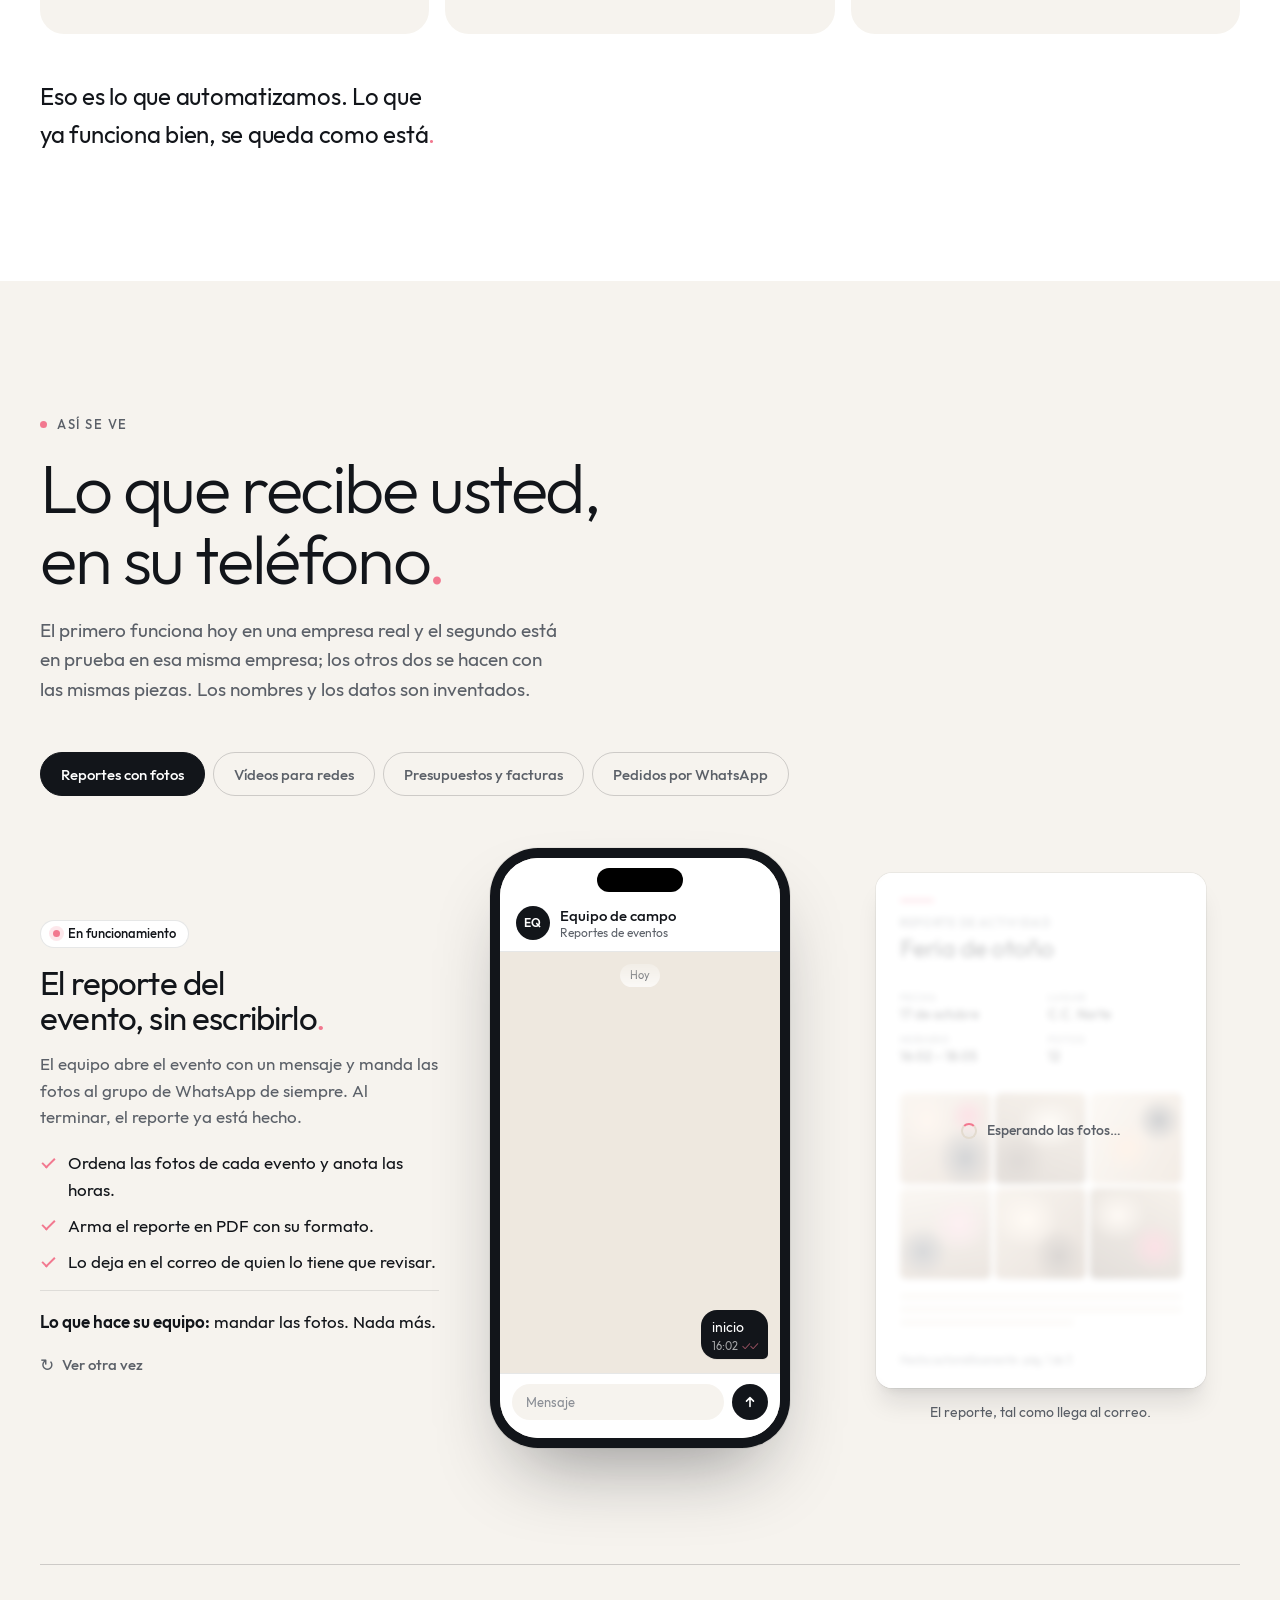
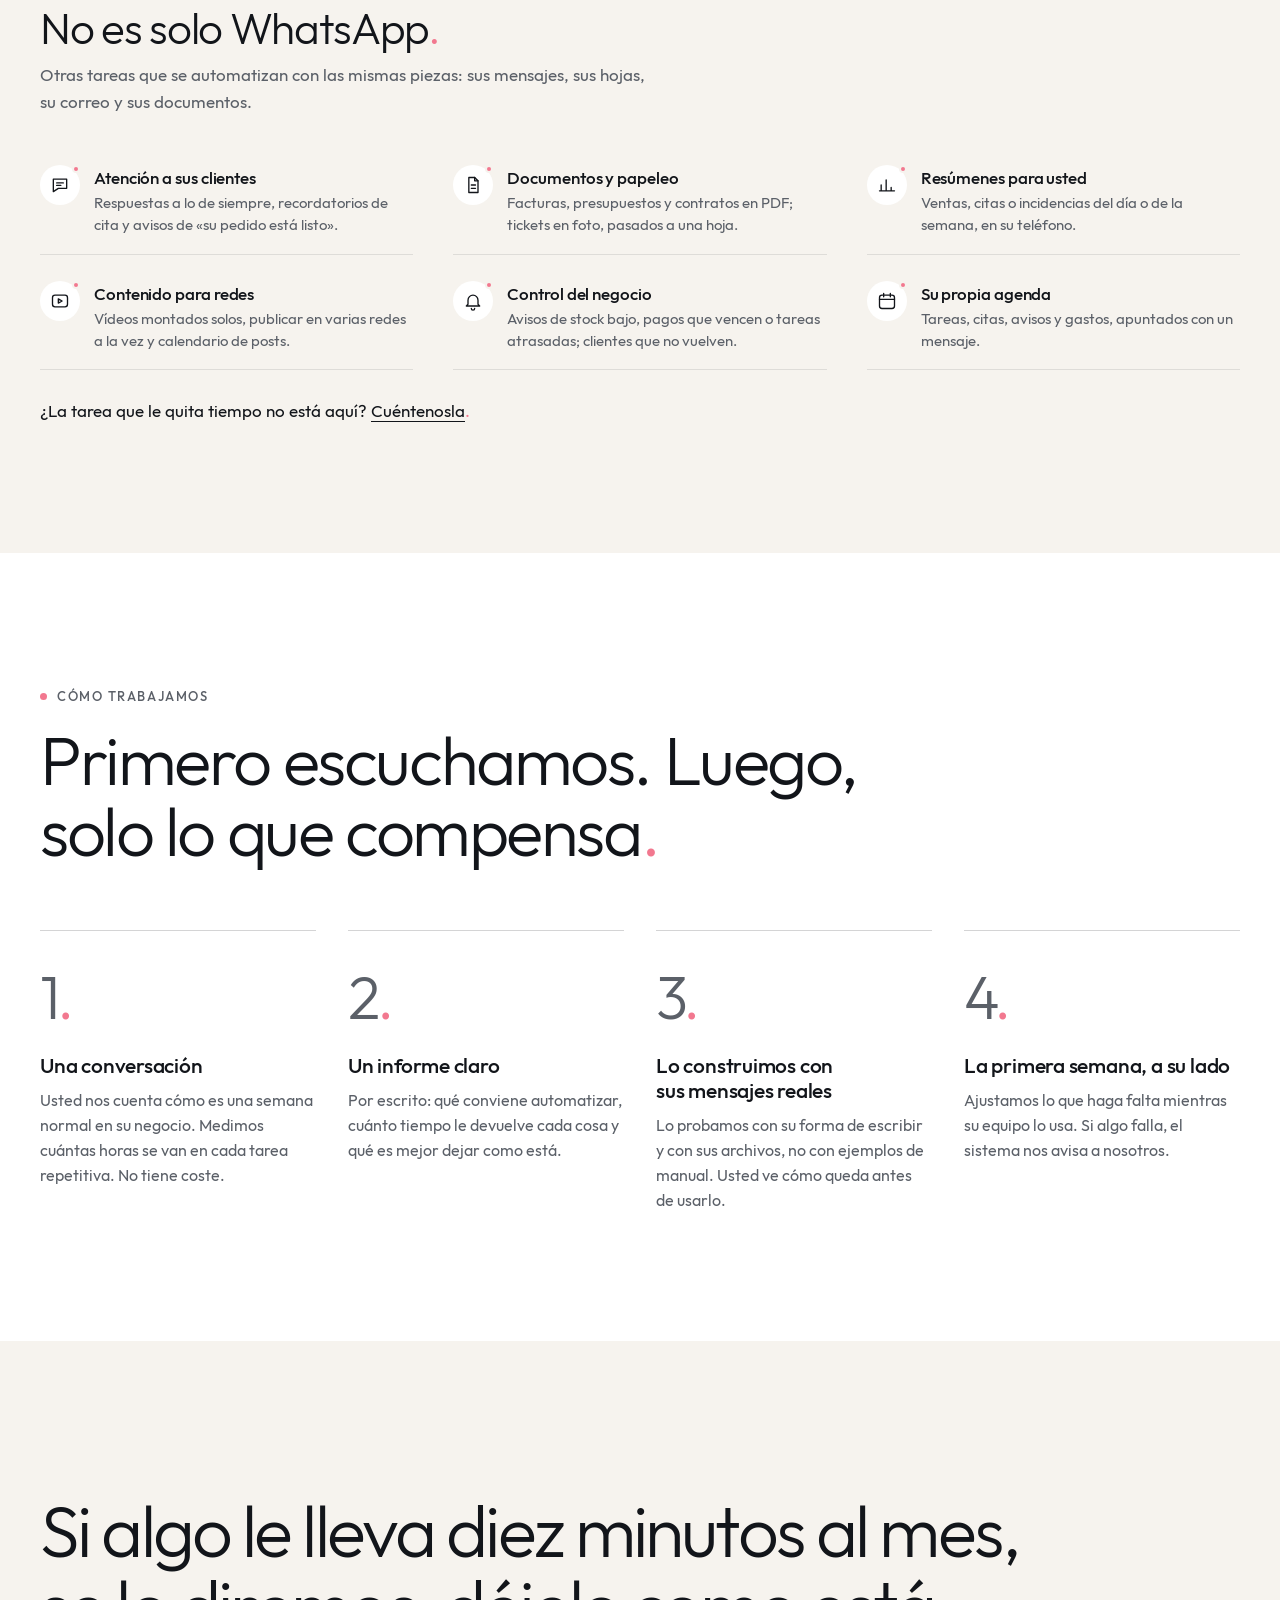
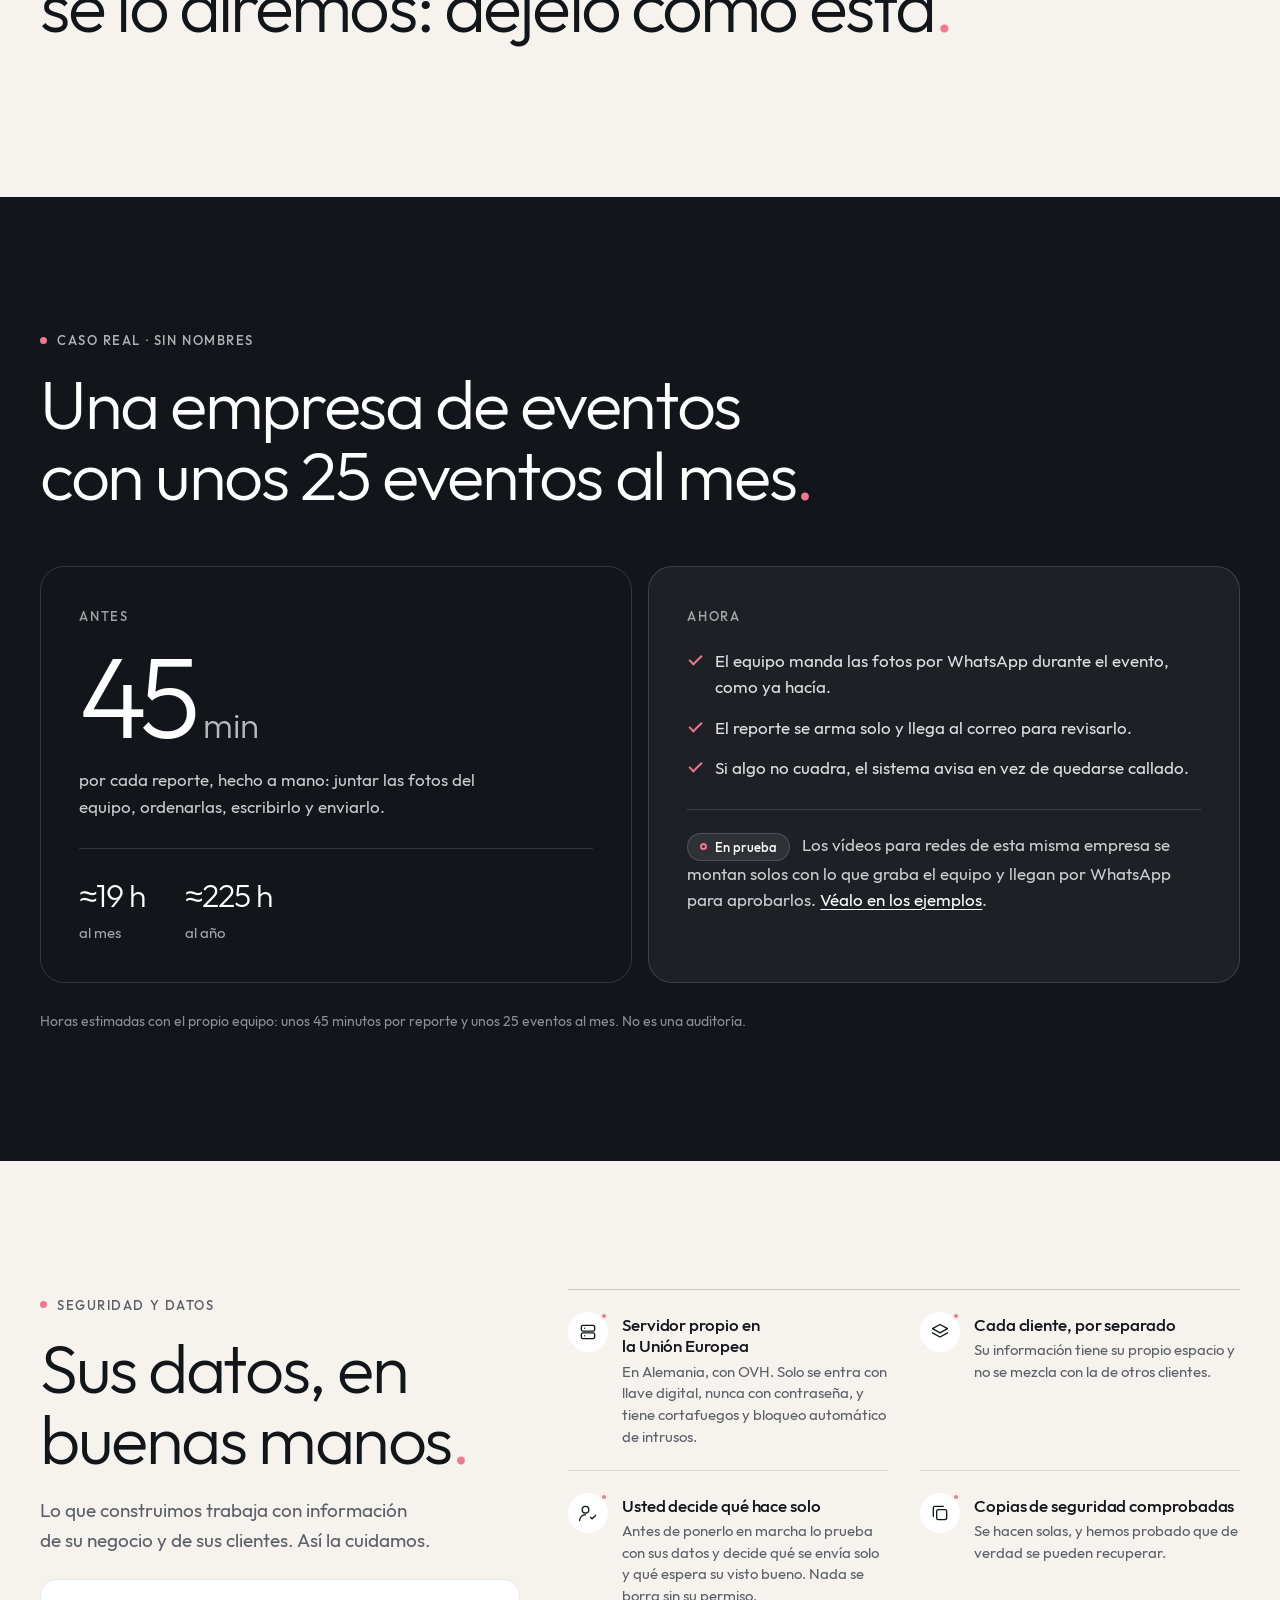
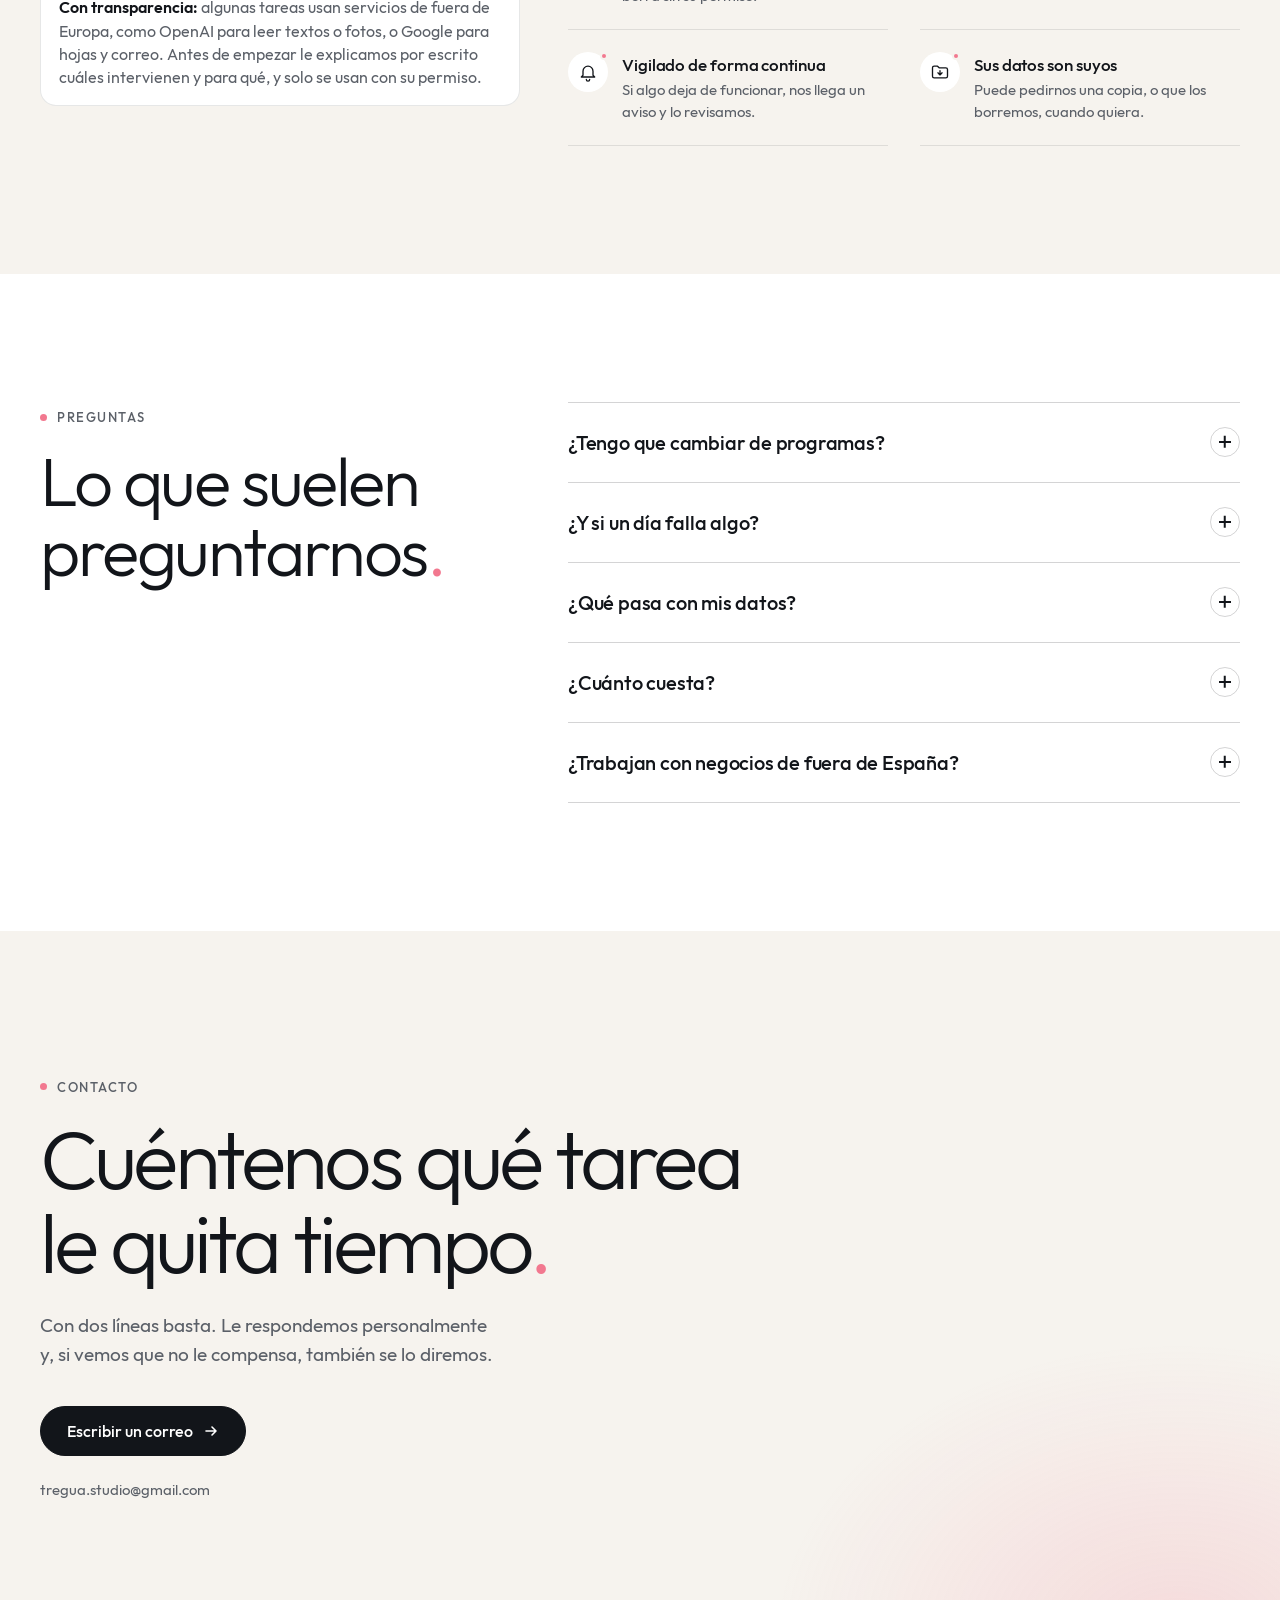
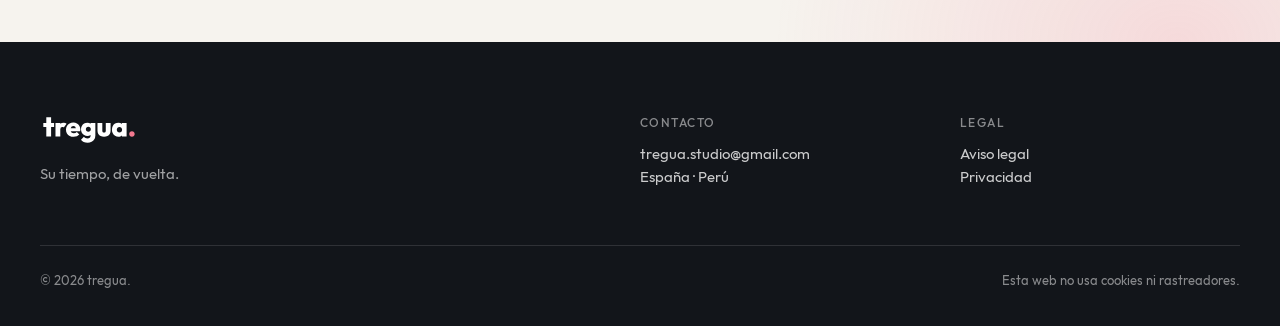
==== commit 36c88467: "Bloque «Sus datos, en buenas manos» y alojamiento en la privacidad - Seis garantías comprobadas el 1" ====
--- a/index.html
+++ b/index.html
@@ -3,6 +3,8 @@
 <head>
   <meta charset="utf-8">
   <meta name="viewport" content="width=device-width, initial-scale=1">
+  <meta http-equiv="Content-Security-Policy" content="default-src 'self'; script-src 'self'; style-src 'self' 'unsafe-inline'; img-src 'self' data:; font-src 'self'; connect-src 'self'; object-src 'none'; base-uri 'self'; form-action 'none'; upgrade-insecure-requests">
+  <meta name="referrer" content="strict-origin-when-cross-origin">
   <title>tregua. · Su tiempo, de vuelta.</title>
   <meta name="description" content="Hacemos que las tareas repetitivas de su negocio —contestar WhatsApps, pasar datos a una hoja, hacer reportes y documentos— se hagan solas, con las herramientas que ya usa. España y Perú.">
   <meta name="theme-color" content="#F6F3EE">
@@ -17,7 +19,7 @@
   <link rel="preload" href="assets/fonts/outfit-light.woff2" as="font" type="font/woff2" crossorigin>
   <link rel="preload" href="assets/fonts/outfit-regular.woff2" as="font" type="font/woff2" crossorigin>
   <link rel="stylesheet" href="assets/css/estilos.css">
-  <script>document.documentElement.classList.add('js')</script>
+  <script src="assets/js/inicio.js"></script>
 </head>
 <body>
 <a class="saltar" href="#contenido">Saltar al contenido</a>
@@ -32,6 +34,7 @@
       <a href="#ejemplos">Ejemplos</a>
       <a href="#como">Cómo trabajamos</a>
       <a href="#caso">Caso real</a>
+      <a href="#datos">Seguridad</a>
       <a href="#preguntas">Preguntas</a>
     </nav>
     <a class="btn btn--lleno btn--peq" href="#contacto">Escríbanos</a>
@@ -481,6 +484,26 @@
   </div>
 </section>
 
+<!-- ============ SUS DATOS ============ -->
+<section class="seccion seccion--calida" id="datos" aria-labelledby="titulo-datos">
+  <div class="envoltura datos">
+    <div class="cabeza revela">
+      <p class="antetitulo">Seguridad y datos</p>
+      <h2 id="titulo-datos">Sus datos, en buenas manos<span class="punto">.</span></h2>
+      <p>Lo que construimos trabaja con información de su negocio y de sus clientes. Así la cuidamos.</p>
+      <p class="datos__nota"><b>Con transparencia:</b> algunas tareas usan servicios de fuera de Europa, como OpenAI para leer textos o fotos, o Google para hojas y correo. Antes de empezar le explicamos por escrito cuáles intervienen y para qué, y solo se usan con su permiso.</p>
+    </div>
+    <ul class="garantias revela">
+      <li><span class="area__icono"><svg width="20" height="20" viewBox="0 0 24 24" fill="none" stroke="currentColor" stroke-width="1.6" stroke-linecap="round" stroke-linejoin="round" aria-hidden="true"><rect x="4" y="4" width="16" height="7" rx="2"/><rect x="4" y="13" width="16" height="7" rx="2"/><path d="M8 7.5h.01M8 16.5h.01"/></svg></span><div><h3>Servidor propio en la Unión Europea</h3><p>En Alemania, con OVH. Solo se entra con llave digital, nunca con contraseña, y tiene cortafuegos y bloqueo automático de intrusos.</p></div></li>
+      <li><span class="area__icono"><svg width="20" height="20" viewBox="0 0 24 24" fill="none" stroke="currentColor" stroke-width="1.6" stroke-linecap="round" stroke-linejoin="round" aria-hidden="true"><path d="M12 3l9 5-9 5-9-5z"/><path d="M3 13l9 5 9-5"/></svg></span><div><h3>Cada cliente, por separado</h3><p>Su información tiene su propio espacio y no se mezcla con la de otros clientes.</p></div></li>
+      <li><span class="area__icono"><svg width="20" height="20" viewBox="0 0 24 24" fill="none" stroke="currentColor" stroke-width="1.6" stroke-linecap="round" stroke-linejoin="round" aria-hidden="true"><circle cx="9" cy="8" r="4"/><path d="M2 21c0-3.9 3.1-7 7-7"/><path d="M15 17l2 2 4-4"/></svg></span><div><h3>Usted decide qué hace solo</h3><p>Antes de ponerlo en marcha lo prueba con sus datos y decide qué se envía solo y qué espera su visto bueno. Nada se borra sin su permiso.</p></div></li>
+      <li><span class="area__icono"><svg width="20" height="20" viewBox="0 0 24 24" fill="none" stroke="currentColor" stroke-width="1.6" stroke-linecap="round" stroke-linejoin="round" aria-hidden="true"><rect x="8" y="8" width="12" height="12" rx="2"/><path d="M4 16V6a2 2 0 0 1 2-2h10"/></svg></span><div><h3>Copias de seguridad comprobadas</h3><p>Se hacen solas, y hemos probado que de verdad se pueden recuperar.</p></div></li>
+      <li><span class="area__icono"><svg width="20" height="20" viewBox="0 0 24 24" fill="none" stroke="currentColor" stroke-width="1.6" stroke-linecap="round" stroke-linejoin="round" aria-hidden="true"><path d="M6 16v-5a6 6 0 0 1 12 0v5l2 2H4z"/><path d="M10 21a2 2 0 0 0 4 0"/></svg></span><div><h3>Vigilado de forma continua</h3><p>Si algo deja de funcionar, nos llega un aviso y lo revisamos.</p></div></li>
+      <li><span class="area__icono"><svg width="20" height="20" viewBox="0 0 24 24" fill="none" stroke="currentColor" stroke-width="1.6" stroke-linecap="round" stroke-linejoin="round" aria-hidden="true"><path d="M3 7a2 2 0 0 1 2-2h4l2 2h8a2 2 0 0 1 2 2v8a2 2 0 0 1-2 2H5a2 2 0 0 1-2-2z"/><path d="M12 10.5v5M9.5 13L12 15.5l2.5-2.5"/></svg></span><div><h3>Sus datos son suyos</h3><p>Puede pedirnos una copia, o que los borremos, cuando quiera.</p></div></li>
+    </ul>
+  </div>
+</section>
+
 <!-- ============ PREGUNTAS ============ -->
 <section class="seccion" id="preguntas" aria-labelledby="titulo-preguntas">
   <div class="envoltura preguntas">
@@ -499,7 +522,7 @@
       </details>
       <details>
         <summary>¿Qué pasa con mis datos?<span class="mas" aria-hidden="true"></span></summary>
-        <p>Antes de empezar le explicamos por escrito qué datos se usan, dónde se guardan y qué servicios externos intervienen (por ejemplo, para leer textos o imágenes). Los datos de su negocio no se mezclan con los de otros clientes.</p>
+        <p>Antes de empezar le explicamos por escrito qué datos se usan, dónde se guardan y qué servicios externos intervienen (por ejemplo, para leer textos o imágenes). Los datos de su negocio no se mezclan con los de otros clientes. Lo resumimos en <a href="#datos">«Sus datos, en buenas manos»</a>.</p>
       </details>
       <details>
         <summary>¿Cuánto cuesta?<span class="mas" aria-hidden="true"></span></summary>
--- a/assets/css/estilos.css
+++ b/assets/css/estilos.css
@@ -395,6 +395,19 @@
 .enlace-claro:hover { text-decoration-color: var(--rosa); }
 @media (max-width: 860px) { .caso { grid-template-columns: 1fr; } }
 
+/* ---------- sus datos (seguridad) ---------- */
+.datos { display: grid; grid-template-columns: minmax(0, 5fr) minmax(0, 7fr); gap: 48px; align-items: start; }
+.datos .cabeza { position: sticky; top: 110px; }
+.cabeza > p.datos__nota { margin-top: 24px; padding: 16px 18px; border-radius: 16px; background: #fff; border: 1px solid var(--linea); font-size: 15.5px; line-height: 1.5; }
+.datos__nota b { color: var(--tinta); }
+.garantias { display: grid; grid-template-columns: repeat(2, minmax(0, 1fr)); gap: 0 32px; border-top: 1px solid var(--linea-2); }
+.garantias li { display: flex; gap: 14px; align-items: flex-start; padding: 22px 0; border-bottom: 1px solid var(--linea); }
+.garantias h3 { margin-top: 2px; font-size: 17px; font-weight: 500; line-height: 1.25; letter-spacing: -.005em; }
+.garantias p { margin-top: 4px; font-size: 15px; line-height: 1.45; color: var(--gris); }
+@media (max-width: 900px) { .datos { grid-template-columns: 1fr; } .datos .cabeza { position: static; } }
+@media (max-width: 620px) { .garantias { grid-template-columns: 1fr; } }
+.acordeon details p a { color: var(--tinta); text-decoration: underline; text-decoration-thickness: 1px; text-underline-offset: 3px; }
+
 /* ---------- preguntas ---------- */
 .preguntas { display: grid; grid-template-columns: minmax(0, 5fr) minmax(0, 7fr); gap: 48px; align-items: start; }
 .preguntas .cabeza { position: sticky; top: 110px; }
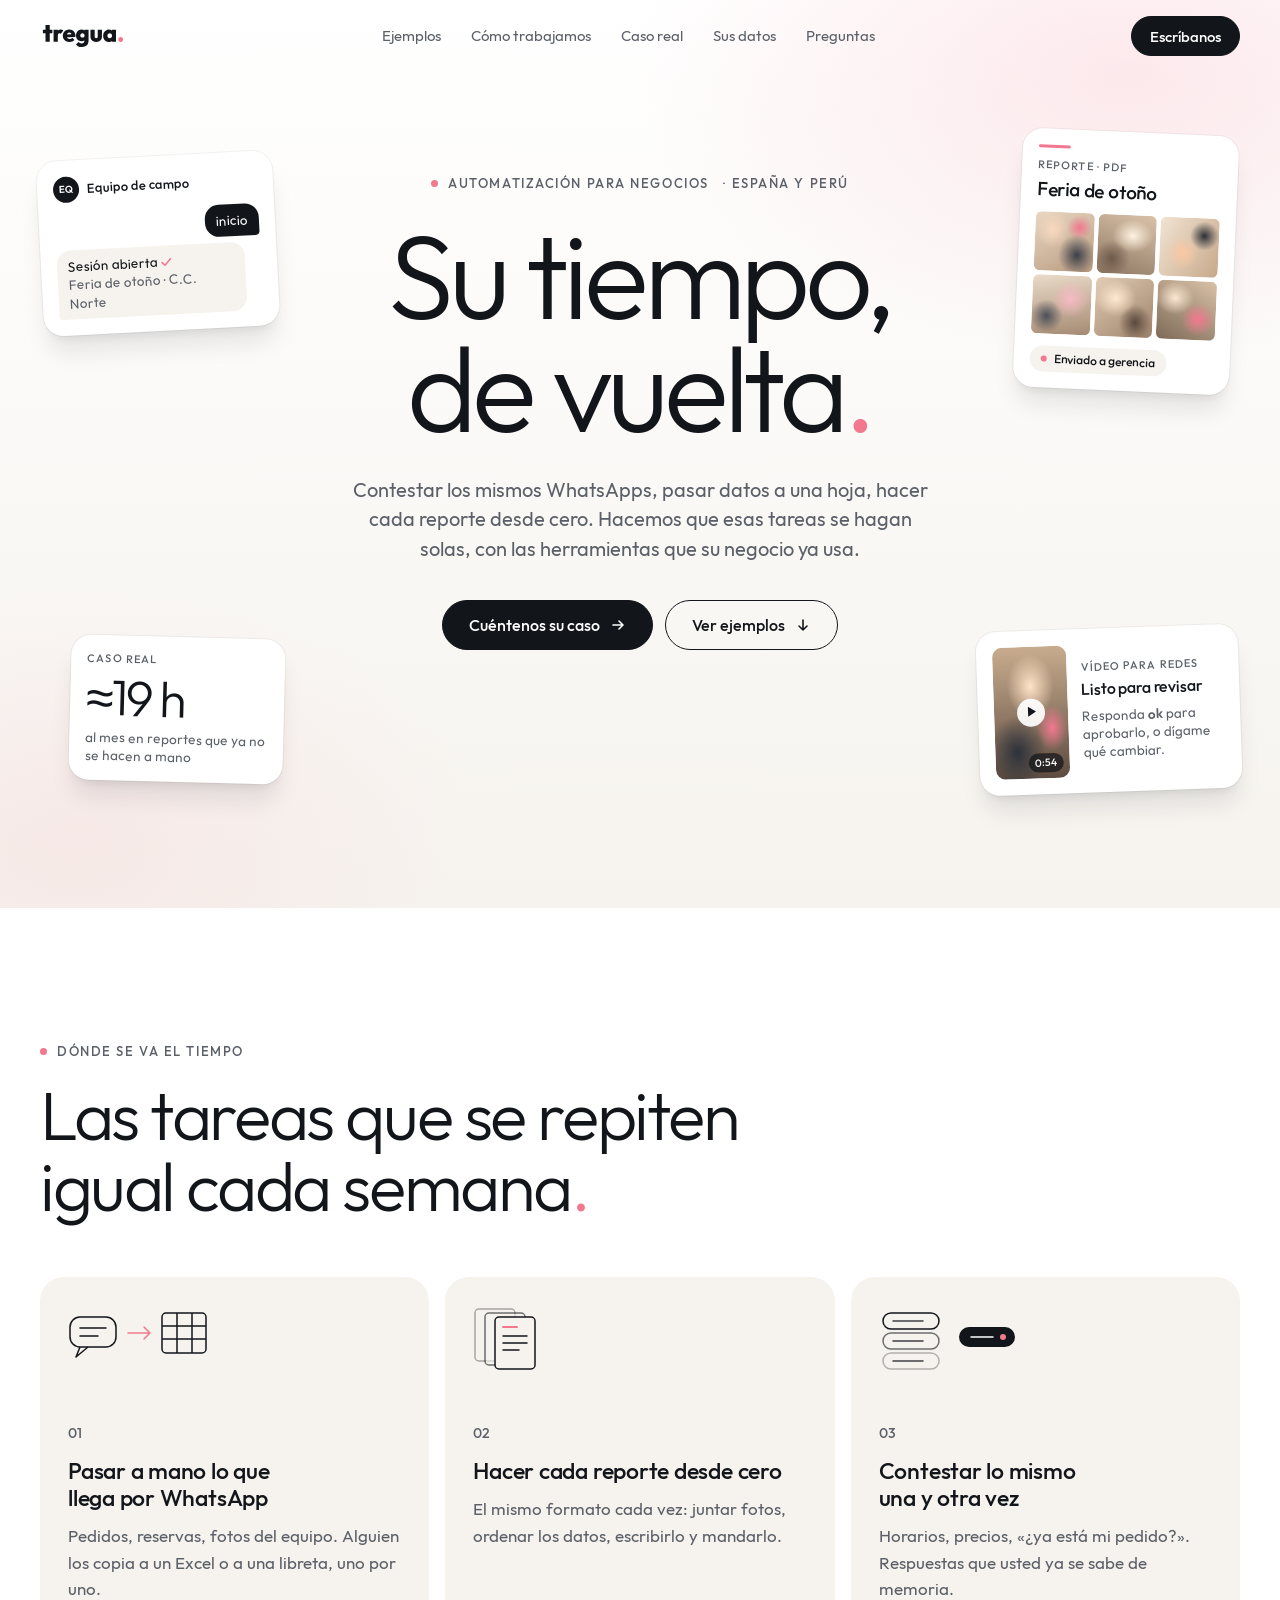
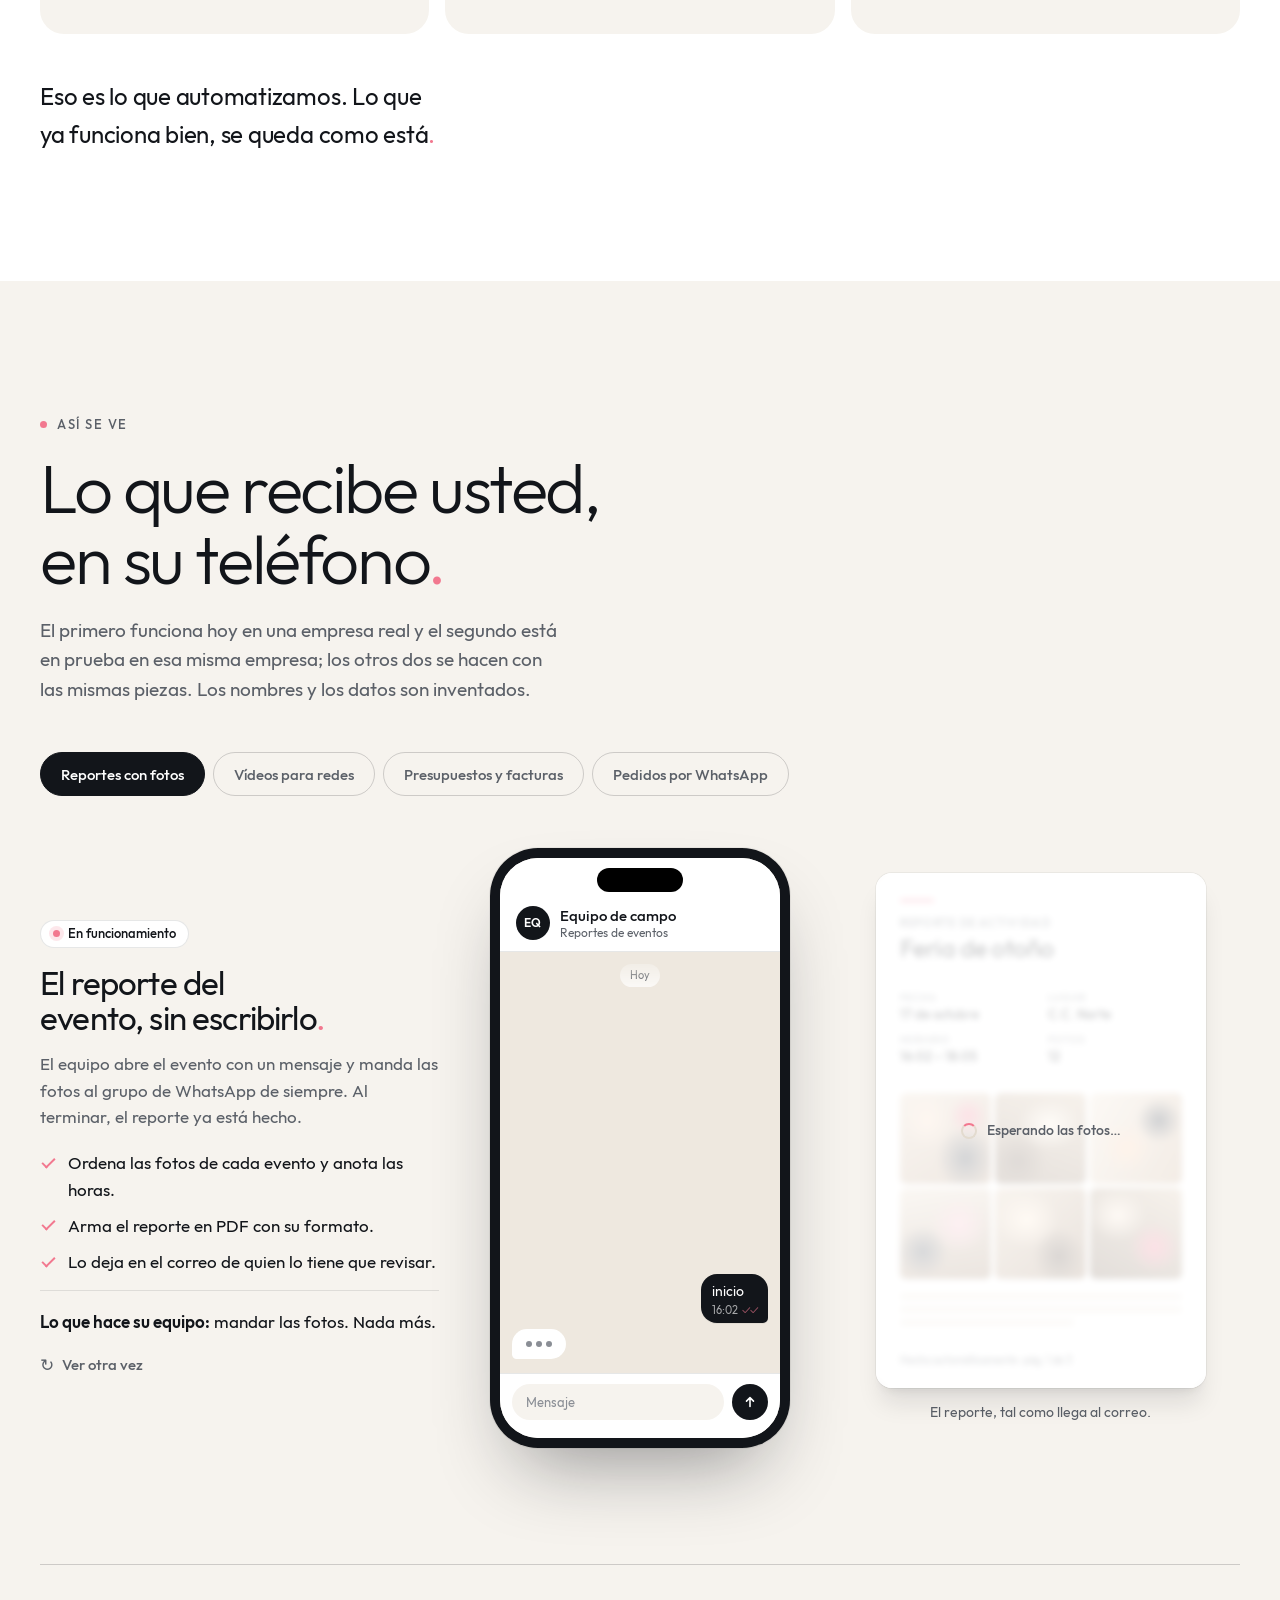
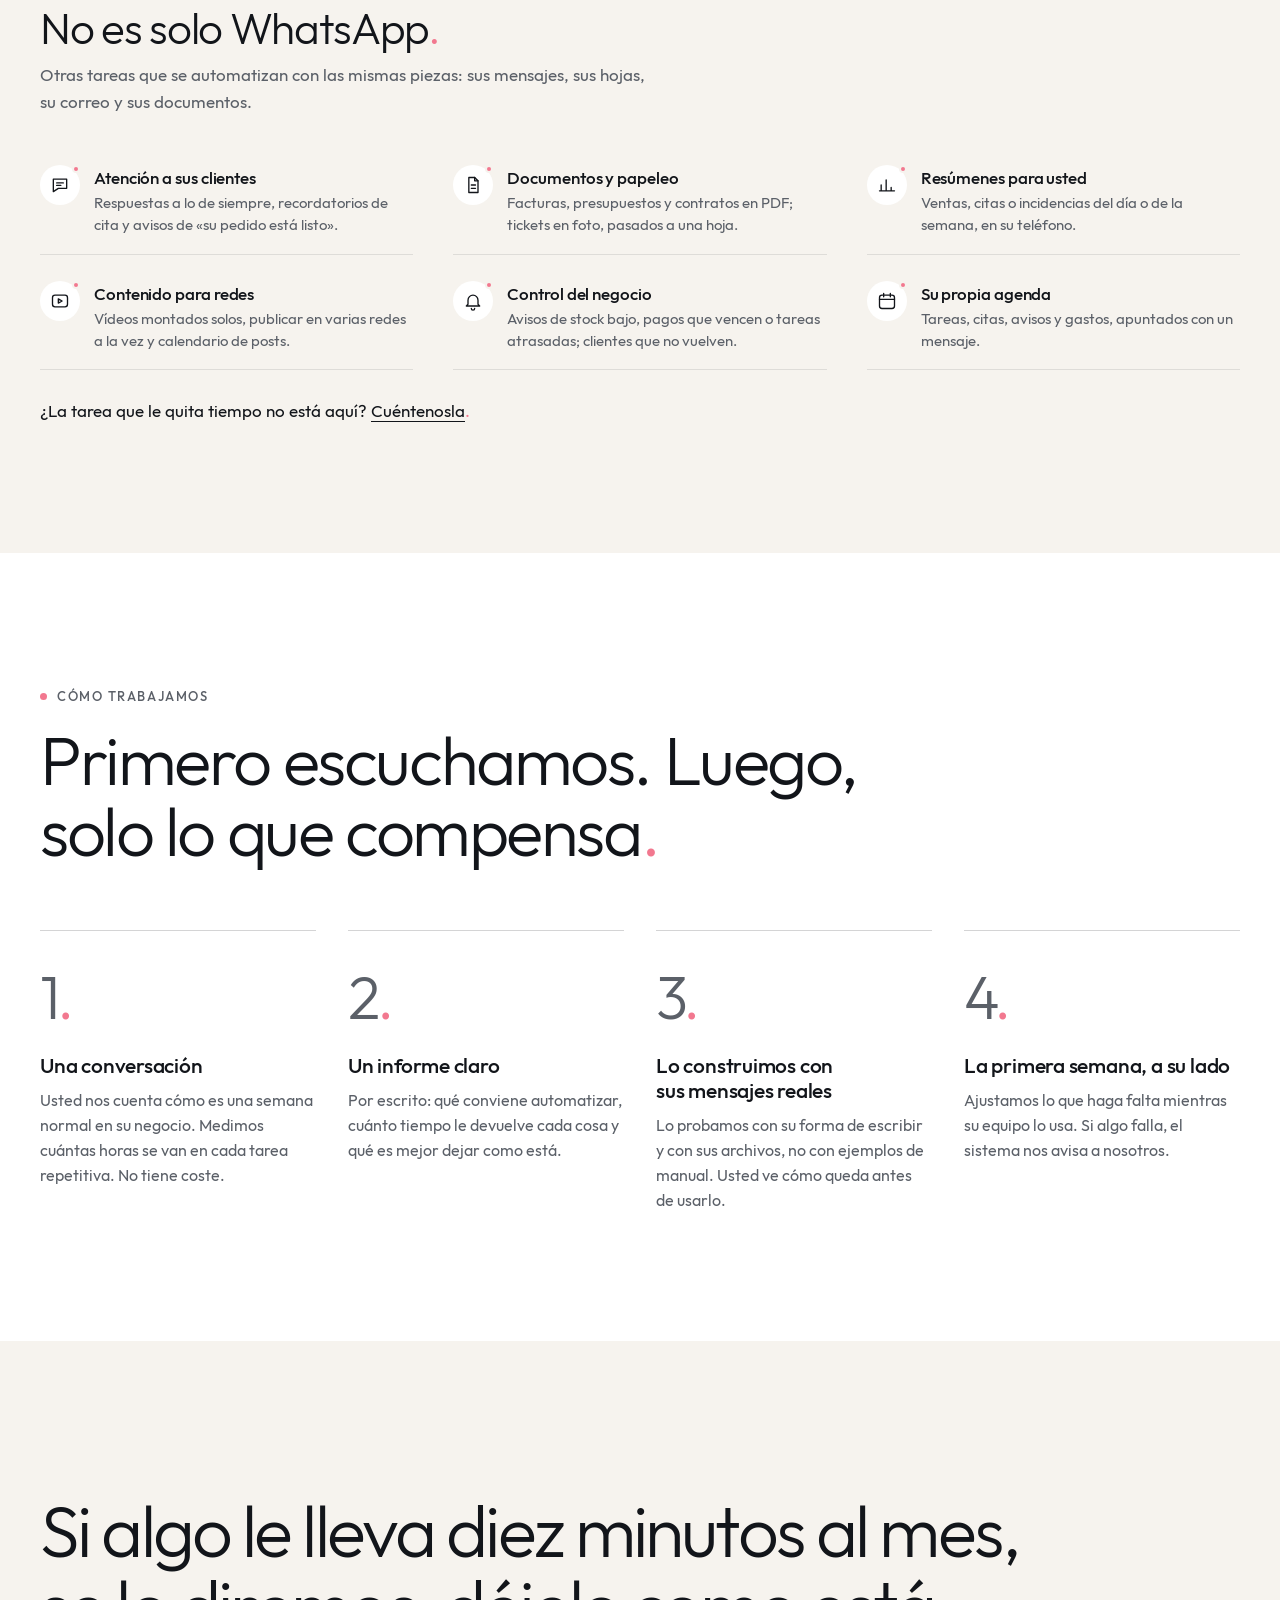
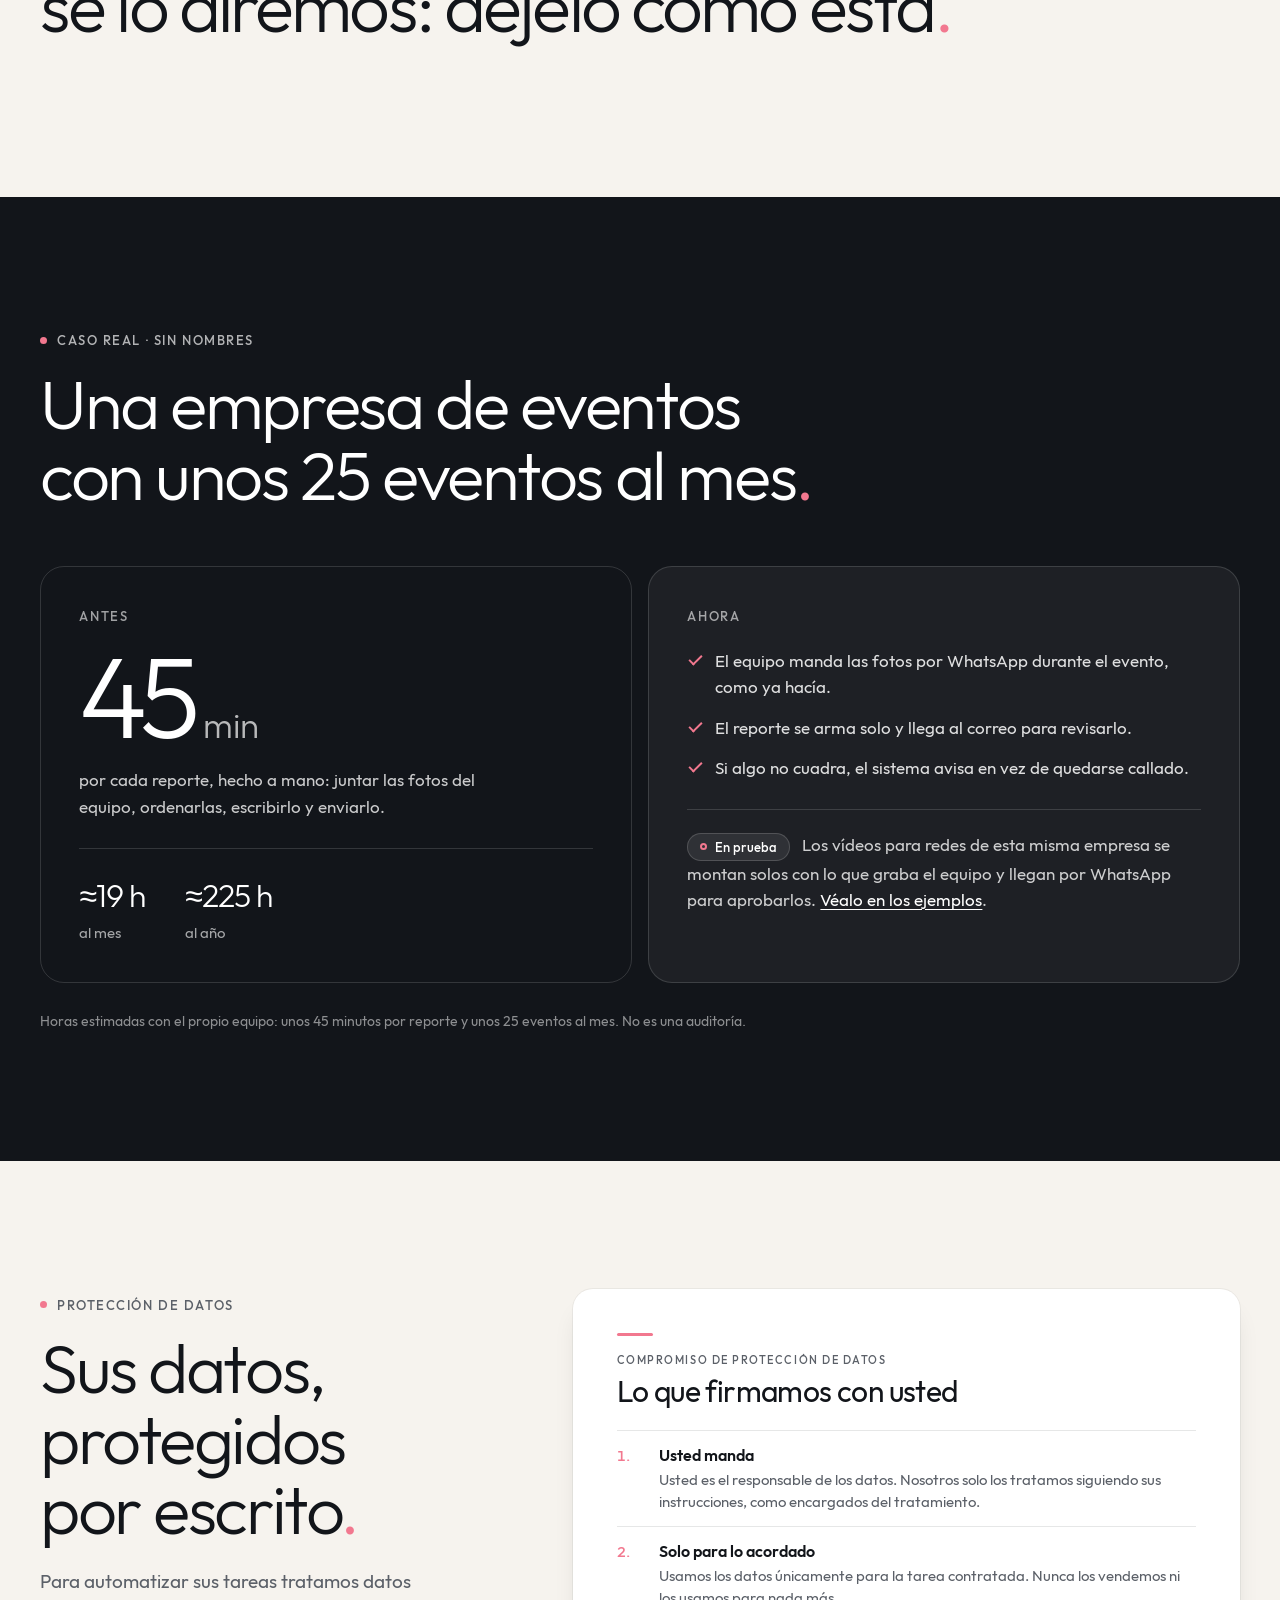
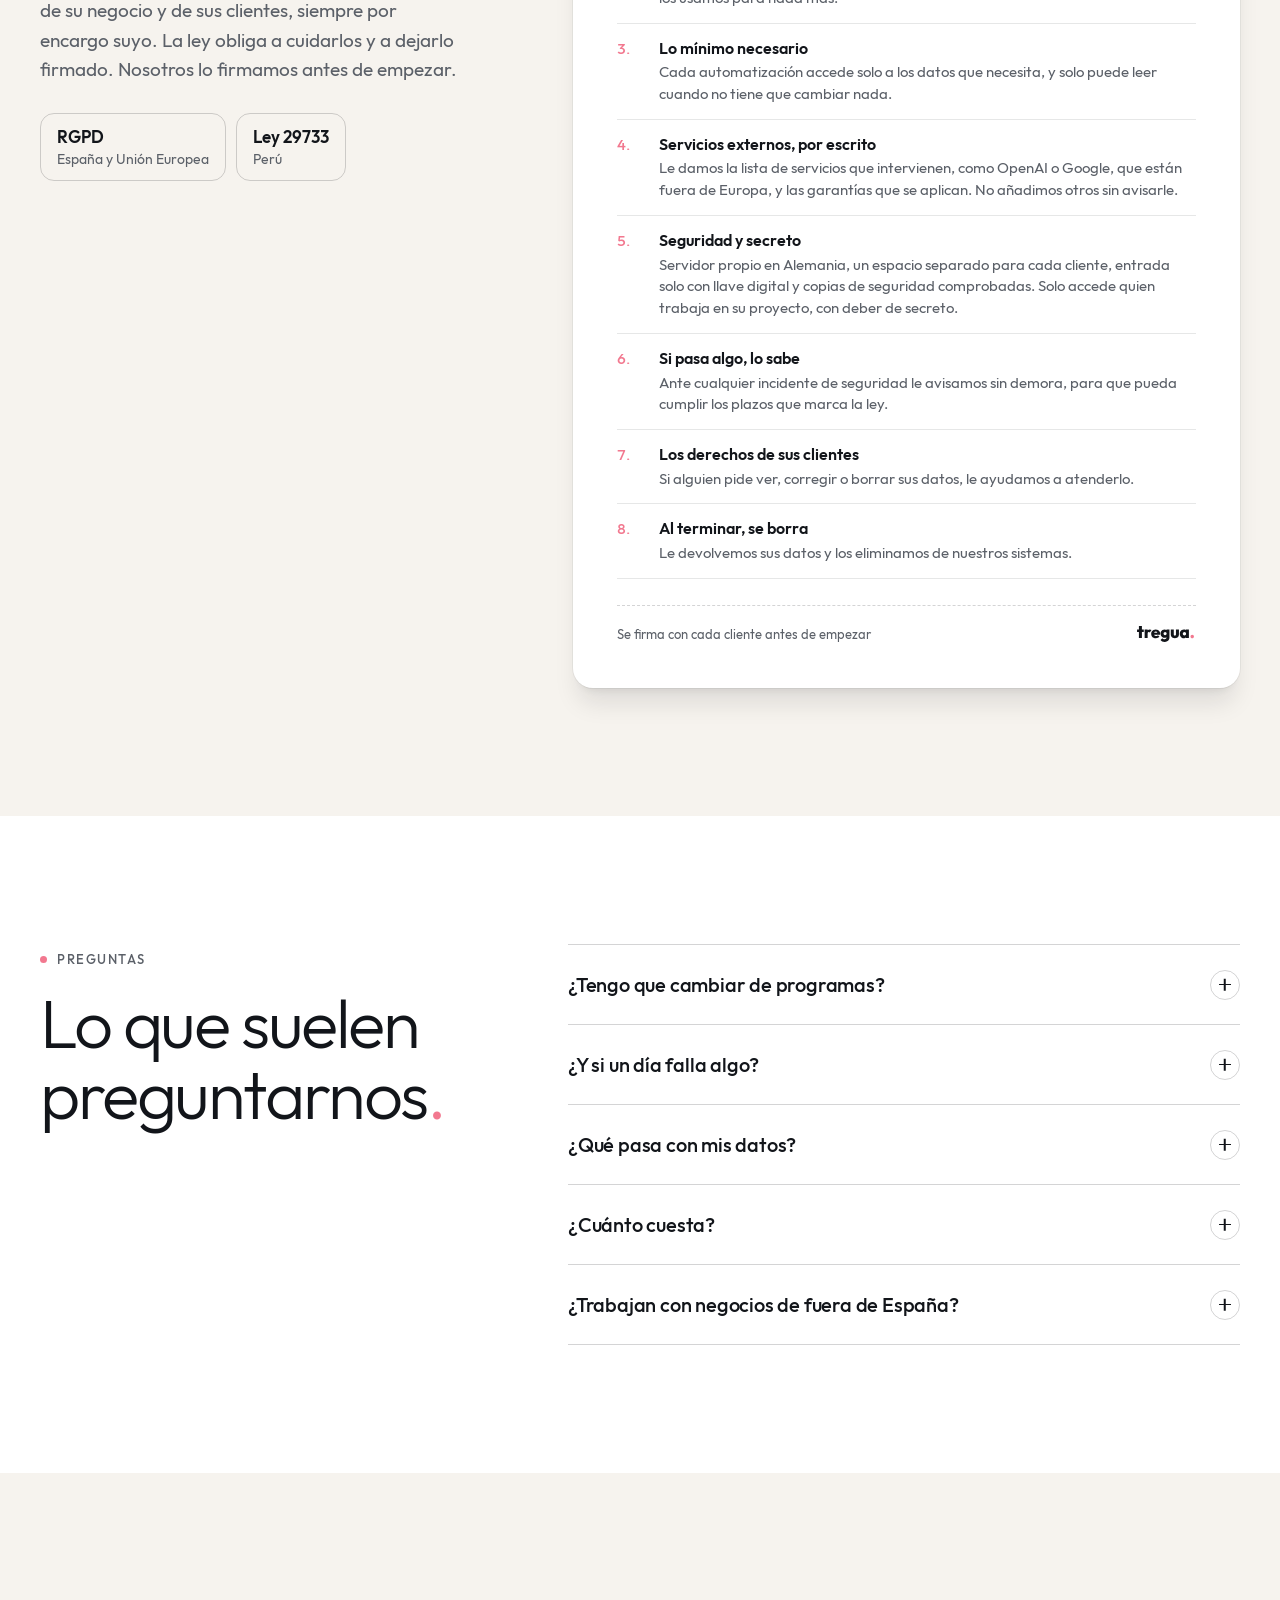
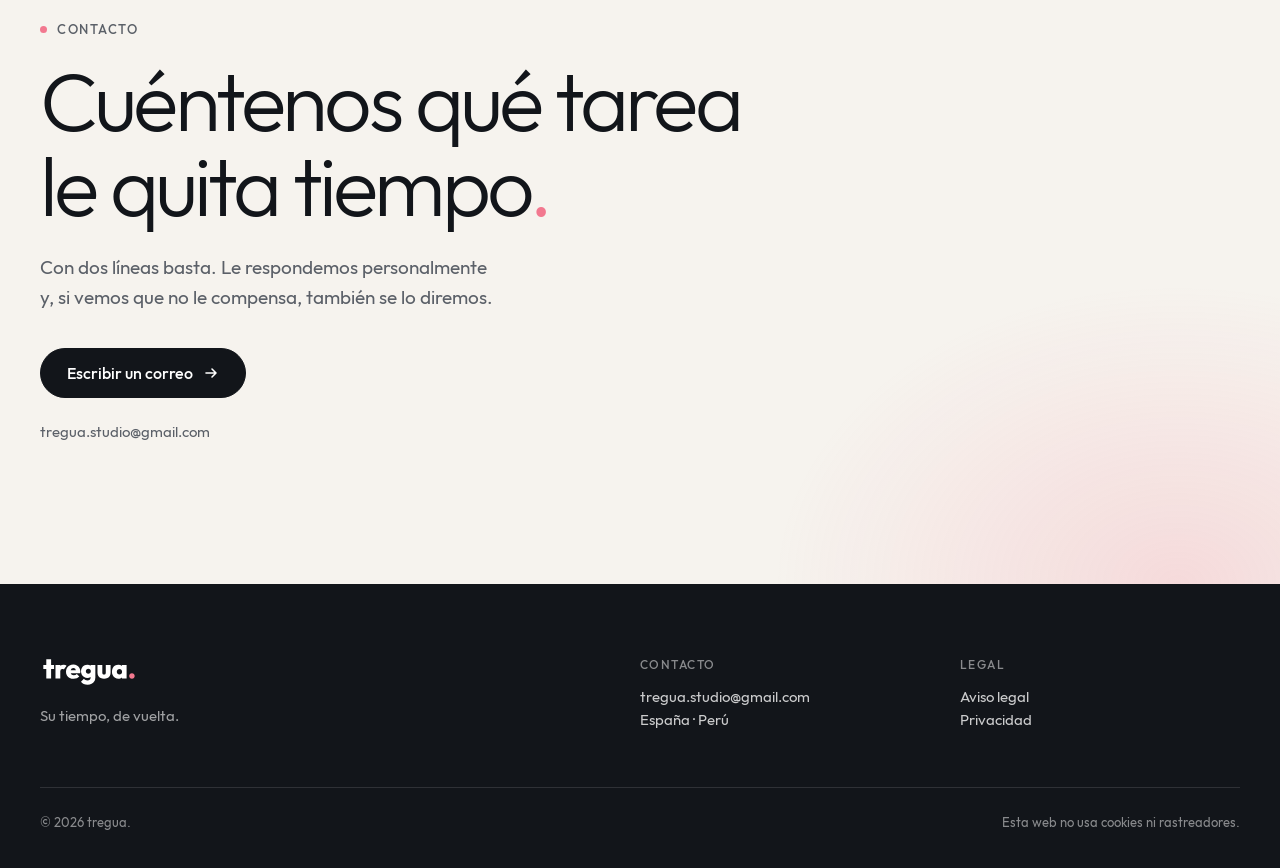
==== commit 86d5cf94: "Protección de datos: compromiso por escrito en vez de lista de seguridad - Bloque «Sus datos, proteg" ====
--- a/index.html
+++ b/index.html
@@ -34,7 +34,7 @@
       <a href="#ejemplos">Ejemplos</a>
       <a href="#como">Cómo trabajamos</a>
       <a href="#caso">Caso real</a>
-      <a href="#datos">Seguridad</a>
+      <a href="#datos">Sus datos</a>
       <a href="#preguntas">Preguntas</a>
     </nav>
     <a class="btn btn--lleno btn--peq" href="#contacto">Escríbanos</a>
@@ -484,23 +484,38 @@
   </div>
 </section>
 
-<!-- ============ SUS DATOS ============ -->
+<!-- ============ SUS DATOS (protección de datos) ============ -->
 <section class="seccion seccion--calida" id="datos" aria-labelledby="titulo-datos">
   <div class="envoltura datos">
     <div class="cabeza revela">
-      <p class="antetitulo">Seguridad y datos</p>
-      <h2 id="titulo-datos">Sus datos, en buenas manos<span class="punto">.</span></h2>
-      <p>Lo que construimos trabaja con información de su negocio y de sus clientes. Así la cuidamos.</p>
-      <p class="datos__nota"><b>Con transparencia:</b> algunas tareas usan servicios de fuera de Europa, como OpenAI para leer textos o fotos, o Google para hojas y correo. Antes de empezar le explicamos por escrito cuáles intervienen y para qué, y solo se usan con su permiso.</p>
-    </div>
-    <ul class="garantias revela">
-      <li><span class="area__icono"><svg width="20" height="20" viewBox="0 0 24 24" fill="none" stroke="currentColor" stroke-width="1.6" stroke-linecap="round" stroke-linejoin="round" aria-hidden="true"><rect x="4" y="4" width="16" height="7" rx="2"/><rect x="4" y="13" width="16" height="7" rx="2"/><path d="M8 7.5h.01M8 16.5h.01"/></svg></span><div><h3>Servidor propio en la Unión Europea</h3><p>En Alemania, con OVH. Solo se entra con llave digital, nunca con contraseña, y tiene cortafuegos y bloqueo automático de intrusos.</p></div></li>
-      <li><span class="area__icono"><svg width="20" height="20" viewBox="0 0 24 24" fill="none" stroke="currentColor" stroke-width="1.6" stroke-linecap="round" stroke-linejoin="round" aria-hidden="true"><path d="M12 3l9 5-9 5-9-5z"/><path d="M3 13l9 5 9-5"/></svg></span><div><h3>Cada cliente, por separado</h3><p>Su información tiene su propio espacio y no se mezcla con la de otros clientes.</p></div></li>
-      <li><span class="area__icono"><svg width="20" height="20" viewBox="0 0 24 24" fill="none" stroke="currentColor" stroke-width="1.6" stroke-linecap="round" stroke-linejoin="round" aria-hidden="true"><circle cx="9" cy="8" r="4"/><path d="M2 21c0-3.9 3.1-7 7-7"/><path d="M15 17l2 2 4-4"/></svg></span><div><h3>Usted decide qué hace solo</h3><p>Antes de ponerlo en marcha lo prueba con sus datos y decide qué se envía solo y qué espera su visto bueno. Nada se borra sin su permiso.</p></div></li>
-      <li><span class="area__icono"><svg width="20" height="20" viewBox="0 0 24 24" fill="none" stroke="currentColor" stroke-width="1.6" stroke-linecap="round" stroke-linejoin="round" aria-hidden="true"><rect x="8" y="8" width="12" height="12" rx="2"/><path d="M4 16V6a2 2 0 0 1 2-2h10"/></svg></span><div><h3>Copias de seguridad comprobadas</h3><p>Se hacen solas, y hemos probado que de verdad se pueden recuperar.</p></div></li>
-      <li><span class="area__icono"><svg width="20" height="20" viewBox="0 0 24 24" fill="none" stroke="currentColor" stroke-width="1.6" stroke-linecap="round" stroke-linejoin="round" aria-hidden="true"><path d="M6 16v-5a6 6 0 0 1 12 0v5l2 2H4z"/><path d="M10 21a2 2 0 0 0 4 0"/></svg></span><div><h3>Vigilado de forma continua</h3><p>Si algo deja de funcionar, nos llega un aviso y lo revisamos.</p></div></li>
-      <li><span class="area__icono"><svg width="20" height="20" viewBox="0 0 24 24" fill="none" stroke="currentColor" stroke-width="1.6" stroke-linecap="round" stroke-linejoin="round" aria-hidden="true"><path d="M3 7a2 2 0 0 1 2-2h4l2 2h8a2 2 0 0 1 2 2v8a2 2 0 0 1-2 2H5a2 2 0 0 1-2-2z"/><path d="M12 10.5v5M9.5 13L12 15.5l2.5-2.5"/></svg></span><div><h3>Sus datos son suyos</h3><p>Puede pedirnos una copia, o que los borremos, cuando quiera.</p></div></li>
-    </ul>
+      <p class="antetitulo">Protección de datos</p>
+      <h2 id="titulo-datos">Sus datos, protegidos por escrito<span class="punto">.</span></h2>
+      <p>Para automatizar sus tareas tratamos datos de su negocio y de sus clientes, siempre por encargo suyo. La ley obliga a cuidarlos y a dejarlo firmado. Nosotros lo firmamos antes de empezar.</p>
+      <ul class="leyes" aria-label="Leyes que se cumplen">
+        <li><b>RGPD</b> España y Unión Europea</li>
+        <li><b>Ley 29733</b> Perú</li>
+      </ul>
+    </div>
+
+    <article class="compromiso revela" aria-labelledby="titulo-compromiso">
+      <div class="compromiso__linea"></div>
+      <p class="compromiso__etq">Compromiso de protección de datos</p>
+      <h3 class="compromiso__tit" id="titulo-compromiso">Lo que firmamos con usted</h3>
+      <ol class="clausulas">
+        <li><h4>Usted manda</h4><p>Usted es el responsable de los datos. Nosotros solo los tratamos siguiendo sus instrucciones, como encargados del tratamiento.</p></li>
+        <li><h4>Solo para lo acordado</h4><p>Usamos los datos únicamente para la tarea contratada. Nunca los vendemos ni los usamos para nada más.</p></li>
+        <li><h4>Lo mínimo necesario</h4><p>Cada automatización accede solo a los datos que necesita, y solo puede leer cuando no tiene que cambiar nada.</p></li>
+        <li><h4>Servicios externos, por escrito</h4><p>Le damos la lista de servicios que intervienen, como OpenAI o Google, que están fuera de Europa, y las garantías que se aplican. No añadimos otros sin avisarle.</p></li>
+        <li><h4>Seguridad y secreto</h4><p>Servidor propio en Alemania, un espacio separado para cada cliente, entrada solo con llave digital y copias de seguridad comprobadas. Solo accede quien trabaja en su proyecto, con deber de secreto.</p></li>
+        <li><h4>Si pasa algo, lo sabe</h4><p>Ante cualquier incidente de seguridad le avisamos sin demora, para que pueda cumplir los plazos que marca la ley.</p></li>
+        <li><h4>Los derechos de sus clientes</h4><p>Si alguien pide ver, corregir o borrar sus datos, le ayudamos a atenderlo.</p></li>
+        <li><h4>Al terminar, se borra</h4><p>Le devolvemos sus datos y los eliminamos de nuestros sistemas.</p></li>
+      </ol>
+      <div class="compromiso__firma">
+        <span>Se firma con cada cliente antes de empezar</span>
+        <img src="assets/img/tregua-claro.svg" alt="tregua." width="70" height="23" loading="lazy">
+      </div>
+    </article>
   </div>
 </section>
 
@@ -522,7 +537,7 @@
       </details>
       <details>
         <summary>¿Qué pasa con mis datos?<span class="mas" aria-hidden="true"></span></summary>
-        <p>Antes de empezar le explicamos por escrito qué datos se usan, dónde se guardan y qué servicios externos intervienen (por ejemplo, para leer textos o imágenes). Los datos de su negocio no se mezclan con los de otros clientes. Lo resumimos en <a href="#datos">«Sus datos, en buenas manos»</a>.</p>
+        <p>Los tratamos solo por encargo suyo y con un compromiso firmado. Lo resumimos en <a href="#datos">«Sus datos, protegidos por escrito»</a>.</p>
       </details>
       <details>
         <summary>¿Cuánto cuesta?<span class="mas" aria-hidden="true"></span></summary>
--- a/assets/css/estilos.css
+++ b/assets/css/estilos.css
@@ -395,17 +395,24 @@
 .enlace-claro:hover { text-decoration-color: var(--rosa); }
 @media (max-width: 860px) { .caso { grid-template-columns: 1fr; } }
 
-/* ---------- sus datos (seguridad) ---------- */
-.datos { display: grid; grid-template-columns: minmax(0, 5fr) minmax(0, 7fr); gap: 48px; align-items: start; }
+/* ---------- sus datos (protección de datos): la hoja del compromiso ---------- */
+.datos { display: grid; grid-template-columns: minmax(0, 5fr) minmax(0, 7fr); gap: 56px; align-items: start; }
 .datos .cabeza { position: sticky; top: 110px; }
-.cabeza > p.datos__nota { margin-top: 24px; padding: 16px 18px; border-radius: 16px; background: #fff; border: 1px solid var(--linea); font-size: 15.5px; line-height: 1.5; }
-.datos__nota b { color: var(--tinta); }
-.garantias { display: grid; grid-template-columns: repeat(2, minmax(0, 1fr)); gap: 0 32px; border-top: 1px solid var(--linea-2); }
-.garantias li { display: flex; gap: 14px; align-items: flex-start; padding: 22px 0; border-bottom: 1px solid var(--linea); }
-.garantias h3 { margin-top: 2px; font-size: 17px; font-weight: 500; line-height: 1.25; letter-spacing: -.005em; }
-.garantias p { margin-top: 4px; font-size: 15px; line-height: 1.45; color: var(--gris); }
-@media (max-width: 900px) { .datos { grid-template-columns: 1fr; } .datos .cabeza { position: static; } }
-@media (max-width: 620px) { .garantias { grid-template-columns: 1fr; } }
+.leyes { display: flex; flex-wrap: wrap; gap: 10px; margin-top: 28px; }
+.leyes li { display: flex; flex-direction: column; gap: 2px; padding: 12px 16px; border-radius: 14px; border: 1px solid var(--linea-2); font-size: 14px; color: var(--gris); line-height: 1.3; }
+.leyes b { font-size: 17px; color: var(--tinta); font-weight: 600; }
+.compromiso { position: relative; padding: clamp(28px, 4vw, 44px); border-radius: 20px; background: #fff; box-shadow: var(--sombra); }
+.compromiso__linea { width: 36px; height: 3px; border-radius: 3px; background: var(--rosa); }
+.compromiso__etq { margin-top: 16px; font-size: 11px; font-weight: 500; letter-spacing: .14em; text-transform: uppercase; color: var(--gris); }
+.compromiso__tit { margin-top: 6px; font-size: clamp(24px, 2.4vw, 30px); font-weight: 400; line-height: 1.1; letter-spacing: -.02em; }
+.clausulas { margin-top: 22px; counter-reset: clausula; border-top: 1px solid var(--linea); }
+.clausulas li { counter-increment: clausula; display: grid; grid-template-columns: 34px minmax(0, 1fr); column-gap: 8px; padding: 14px 0; border-bottom: 1px solid var(--linea); }
+.clausulas li::before { content: counter(clausula) "."; grid-row: span 2; font-size: 15px; font-weight: 500; color: var(--rosa); font-variant-numeric: tabular-nums; line-height: 1.5; }
+.clausulas h4 { margin: 0; font-size: 15.5px; font-weight: 600; line-height: 1.4; }
+.clausulas p { margin-top: 2px; font-size: 14.5px; line-height: 1.5; color: var(--gris); }
+.compromiso__firma { display: flex; justify-content: space-between; align-items: flex-end; gap: 16px; margin-top: 26px; padding-top: 18px; border-top: 1px dashed var(--linea-2); font-size: 13px; color: var(--gris); }
+.compromiso__firma img { height: 20px; width: auto; flex: none; }
+@media (max-width: 900px) { .datos { grid-template-columns: 1fr; gap: 36px; } .datos .cabeza { position: static; } }
 .acordeon details p a { color: var(--tinta); text-decoration: underline; text-decoration-thickness: 1px; text-underline-offset: 3px; }
 
 /* ---------- preguntas ---------- */
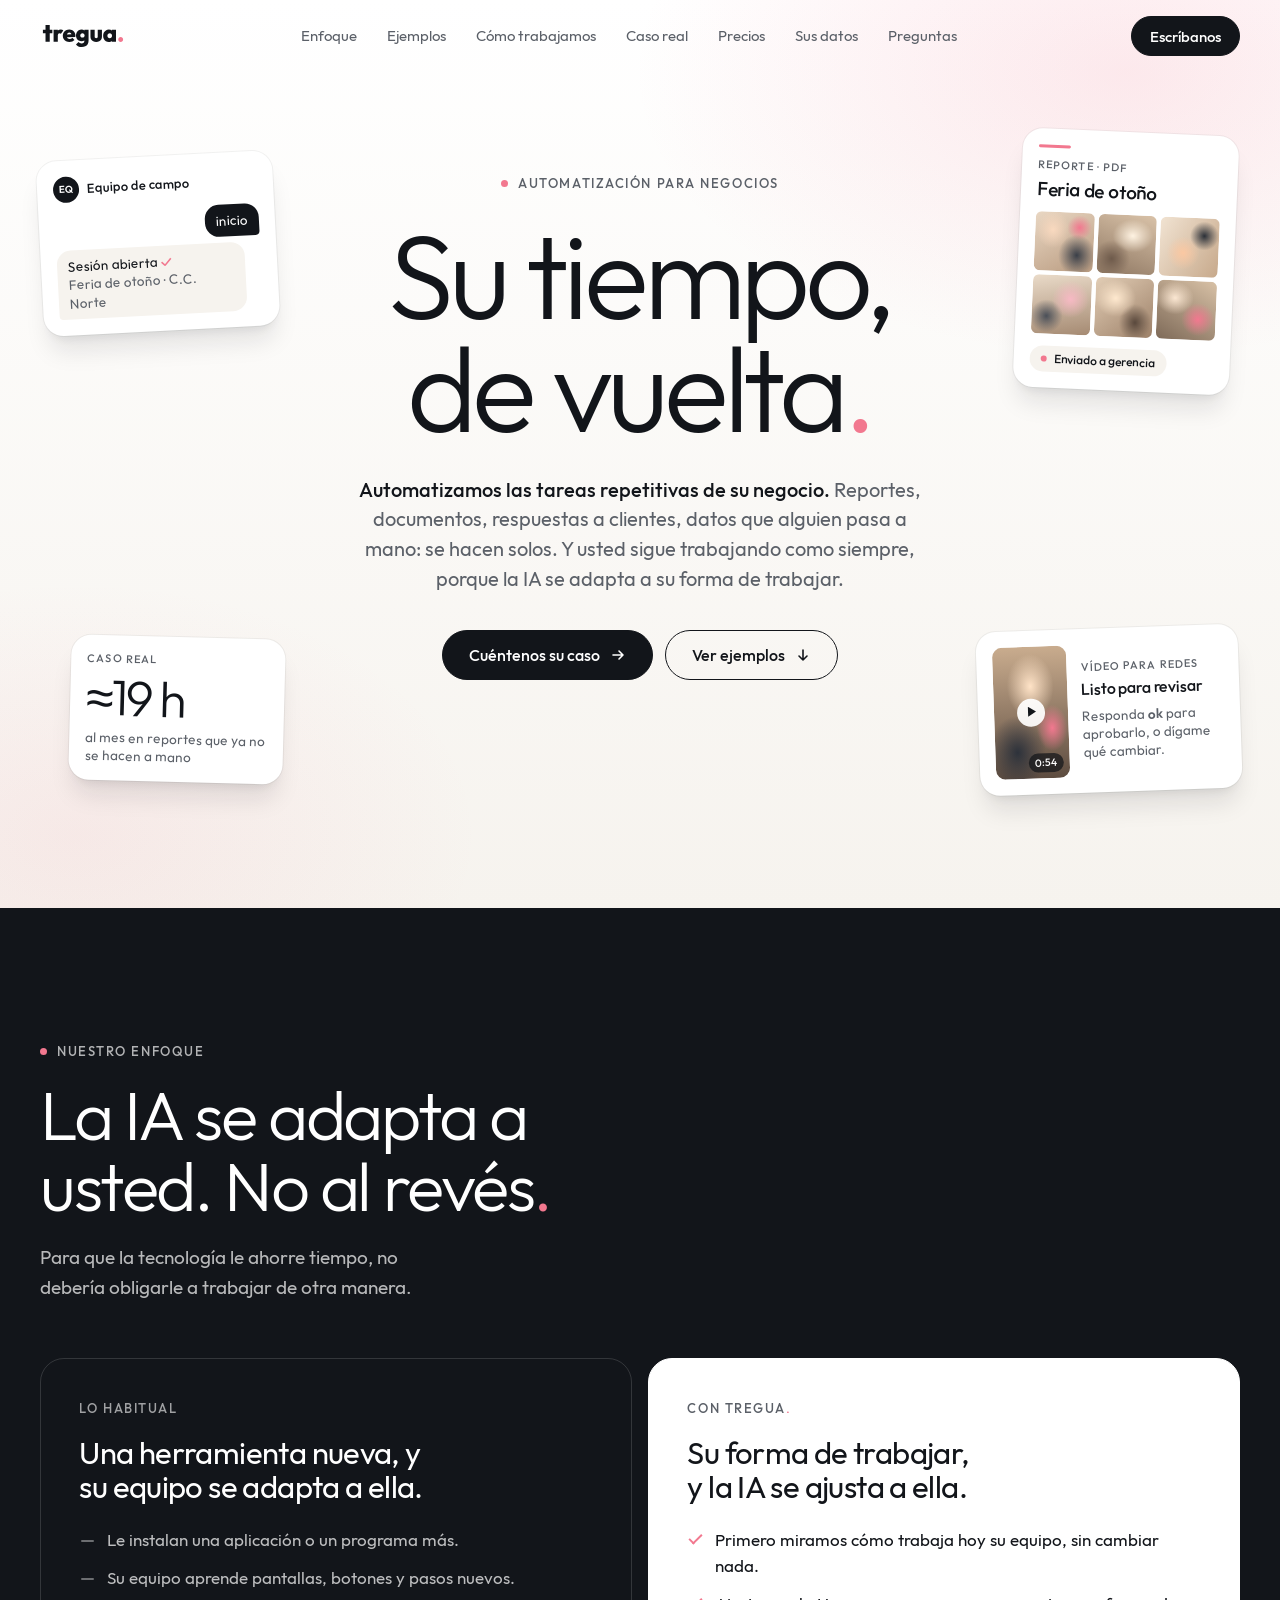
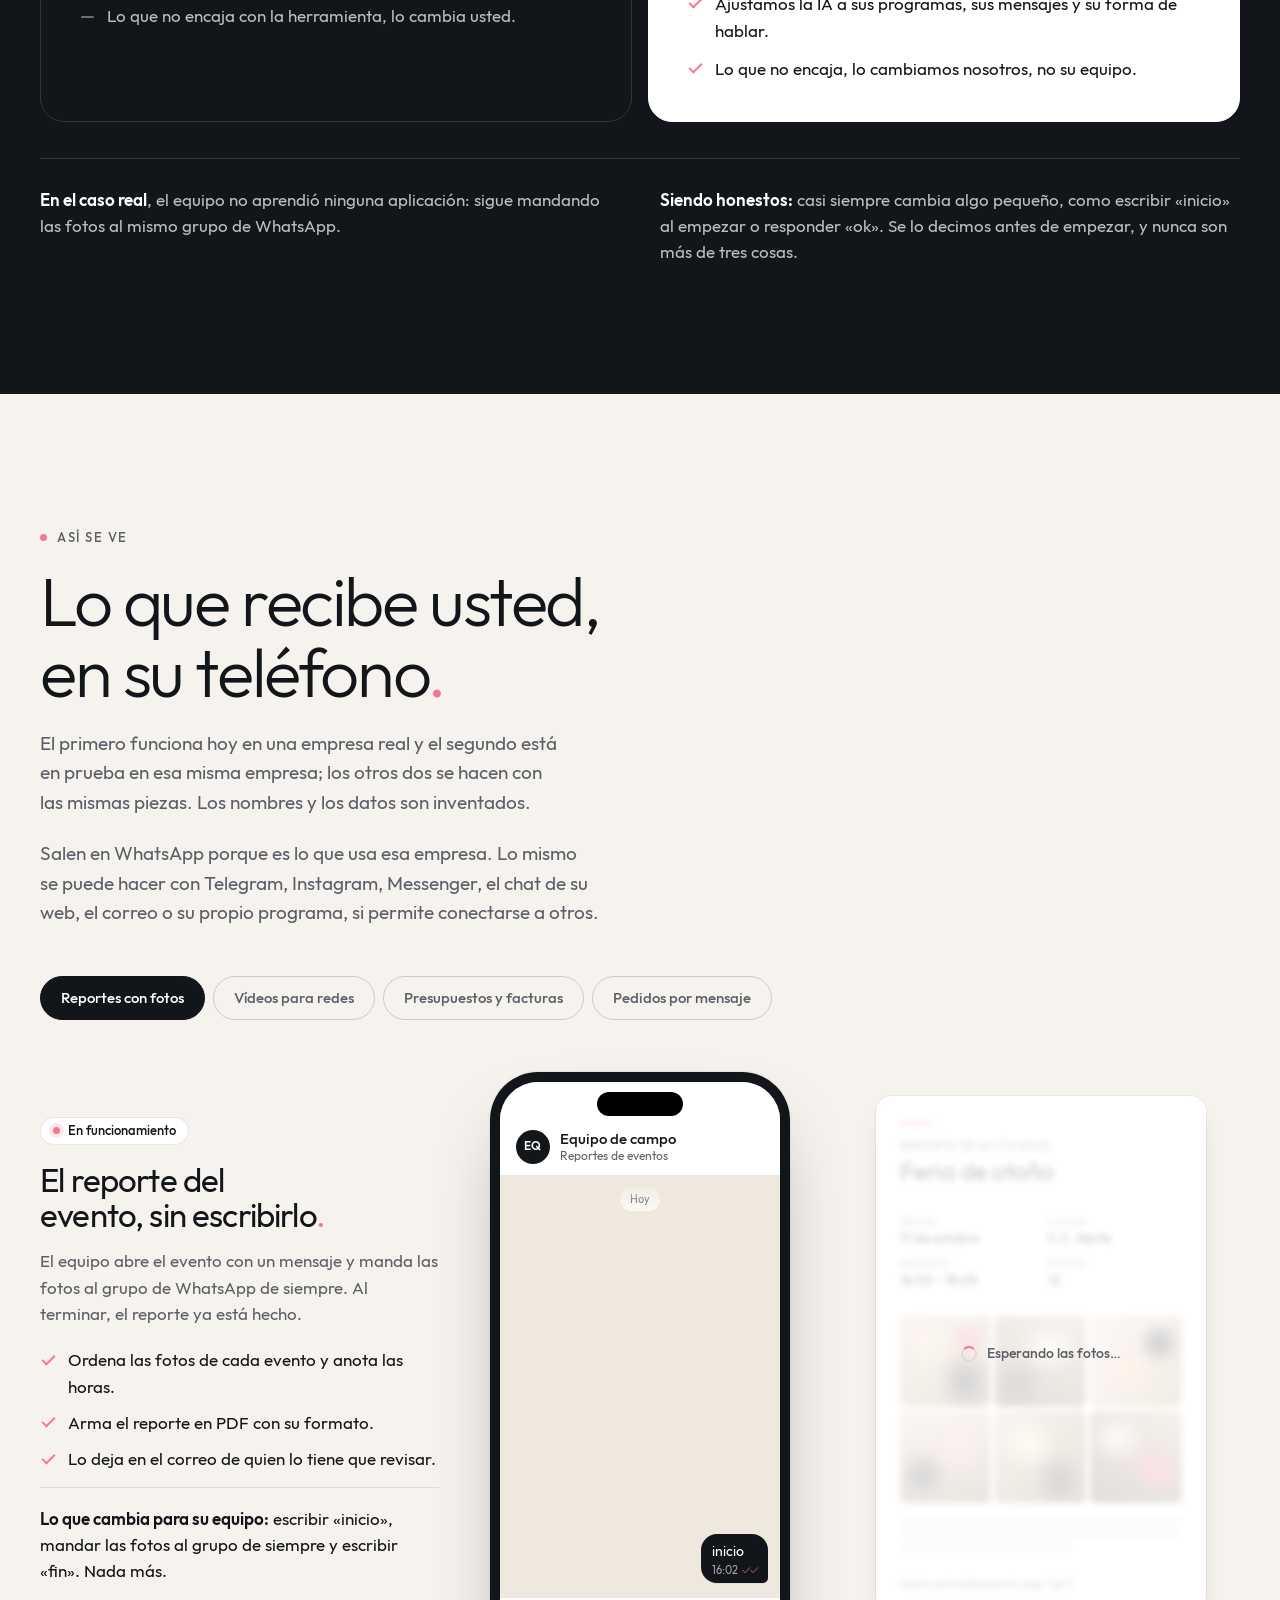
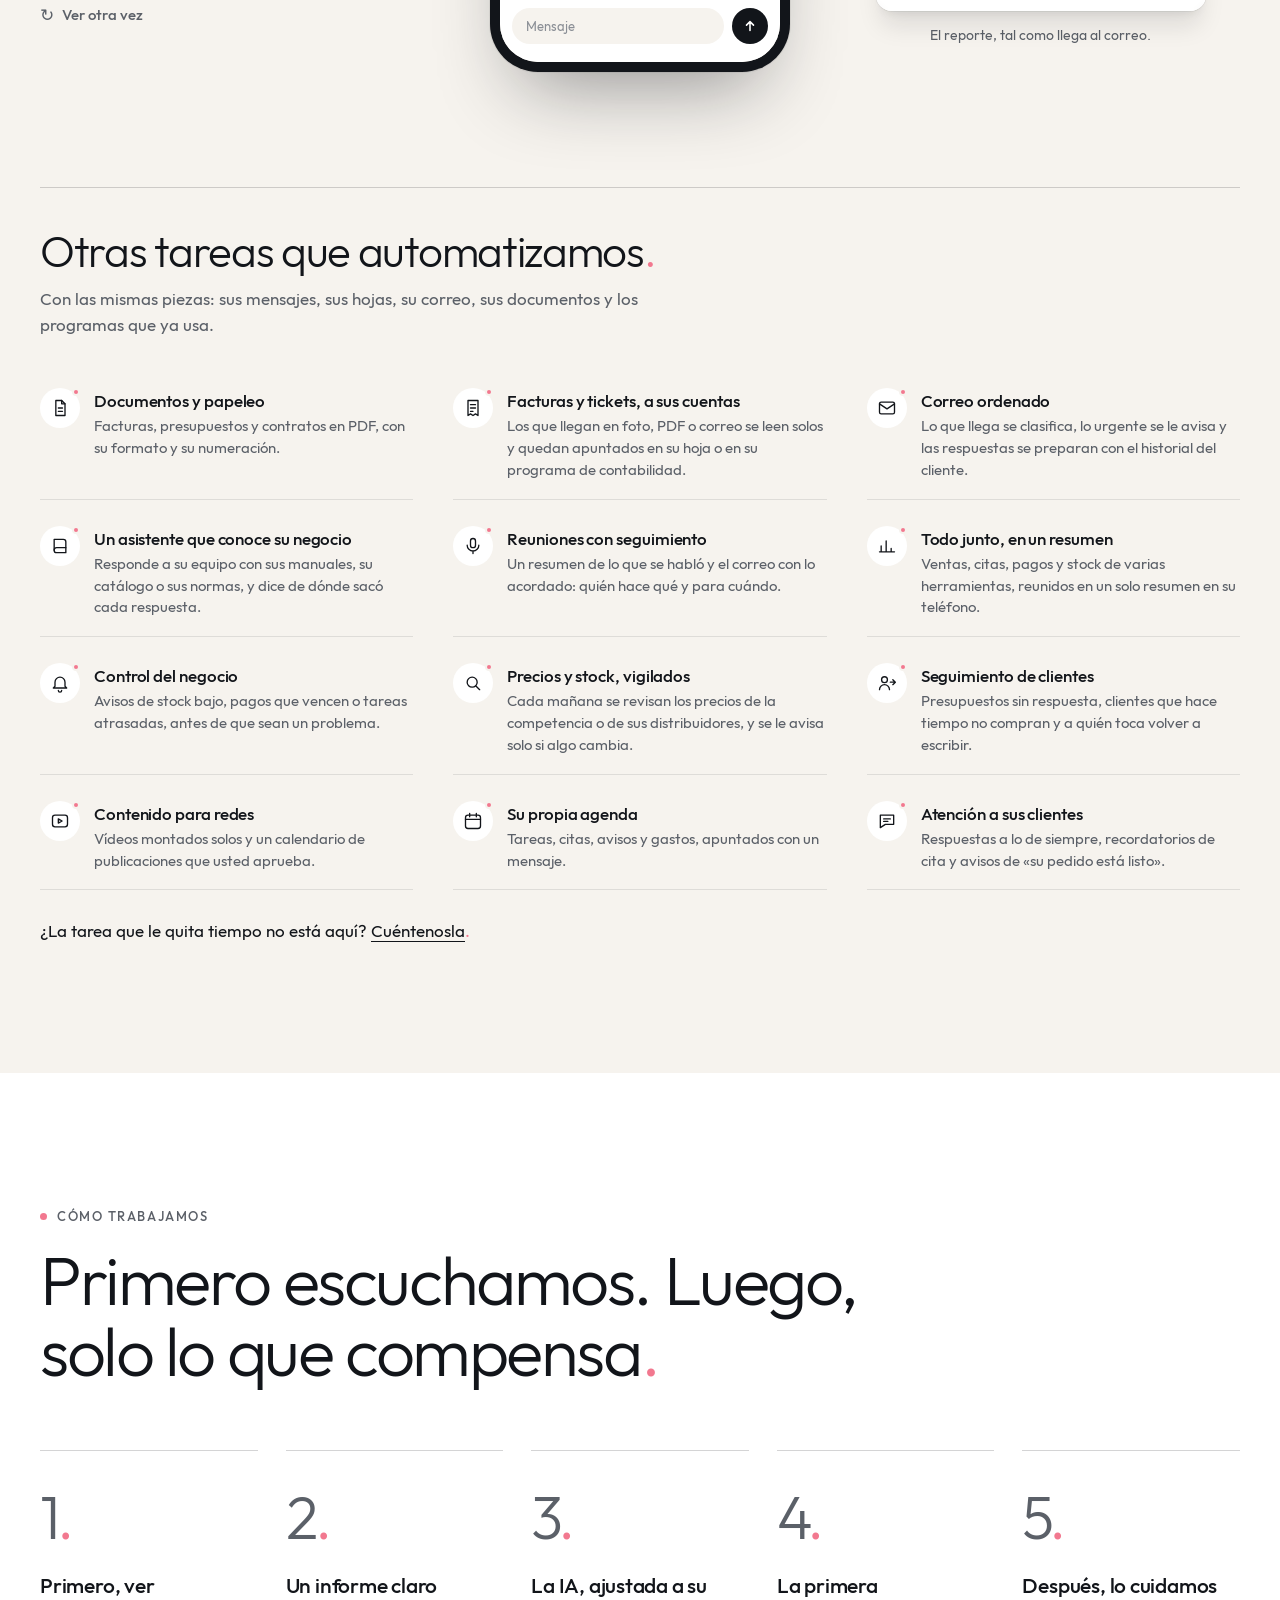
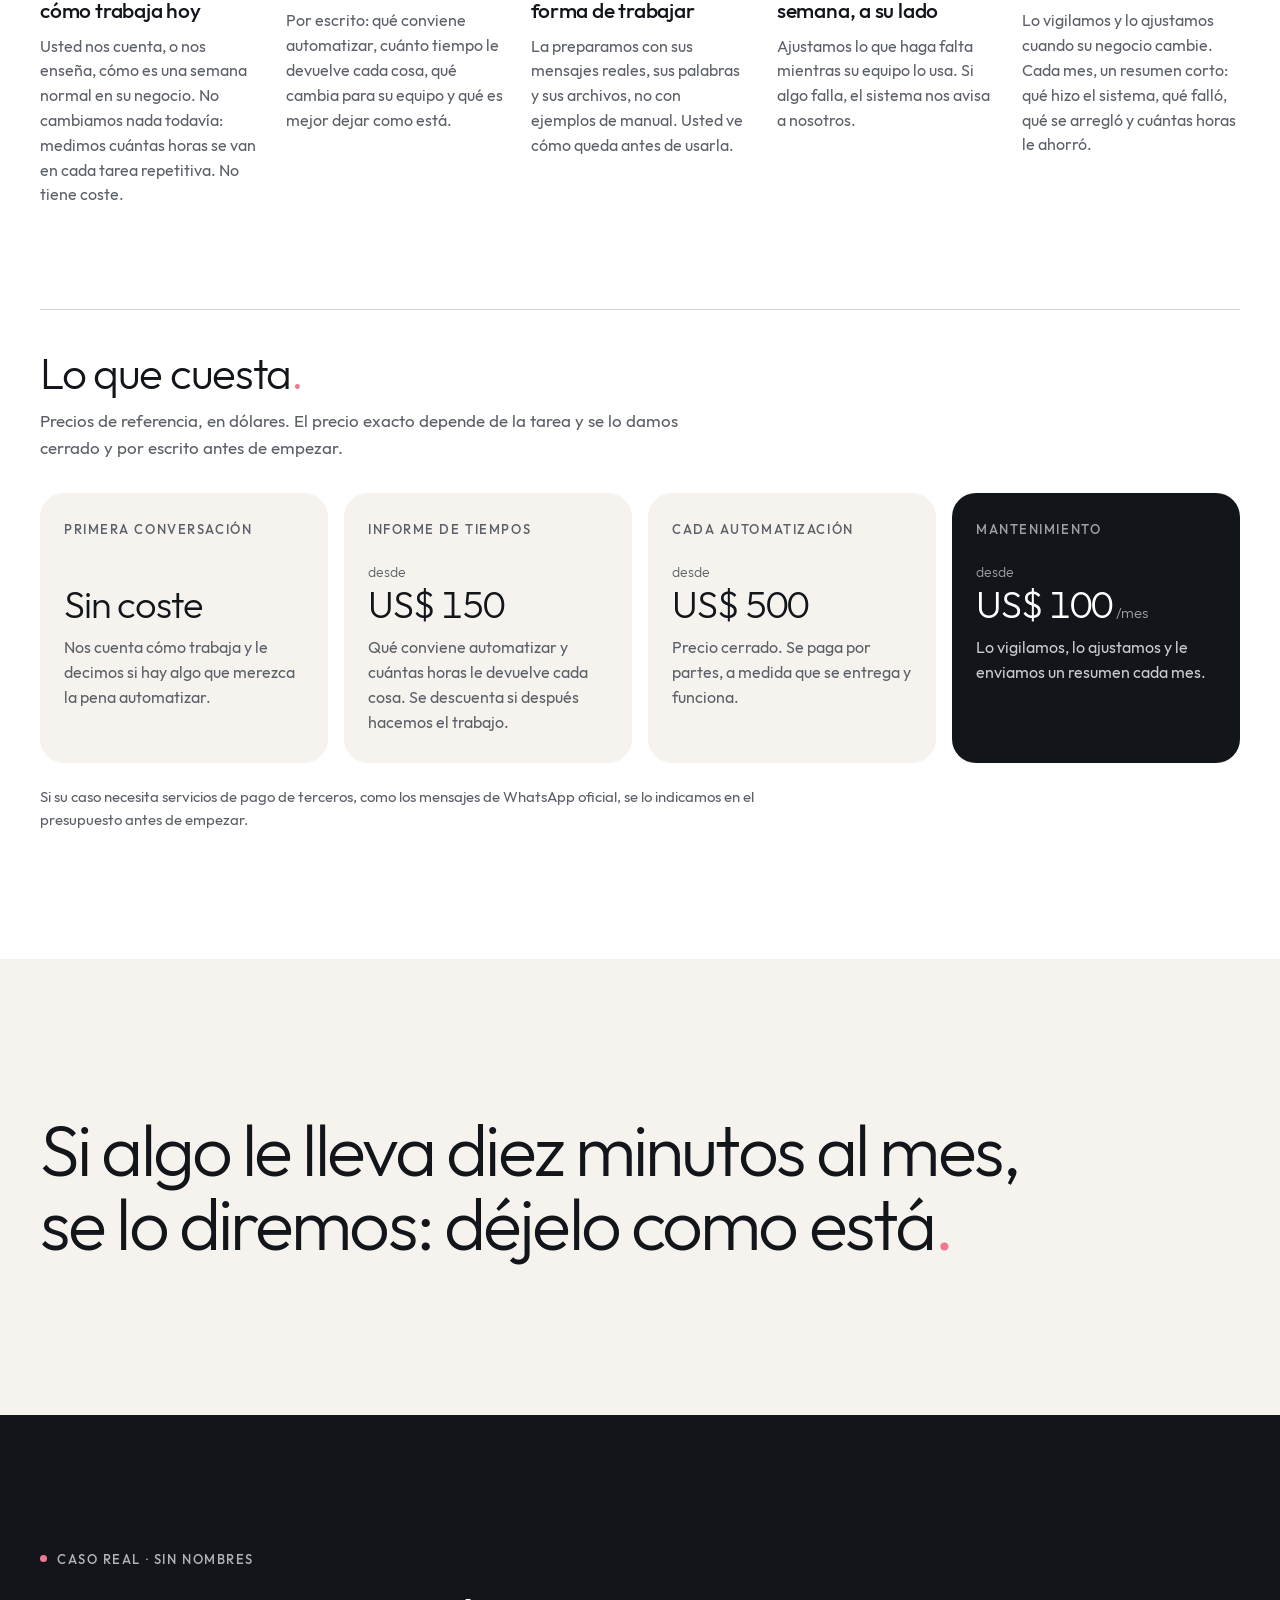
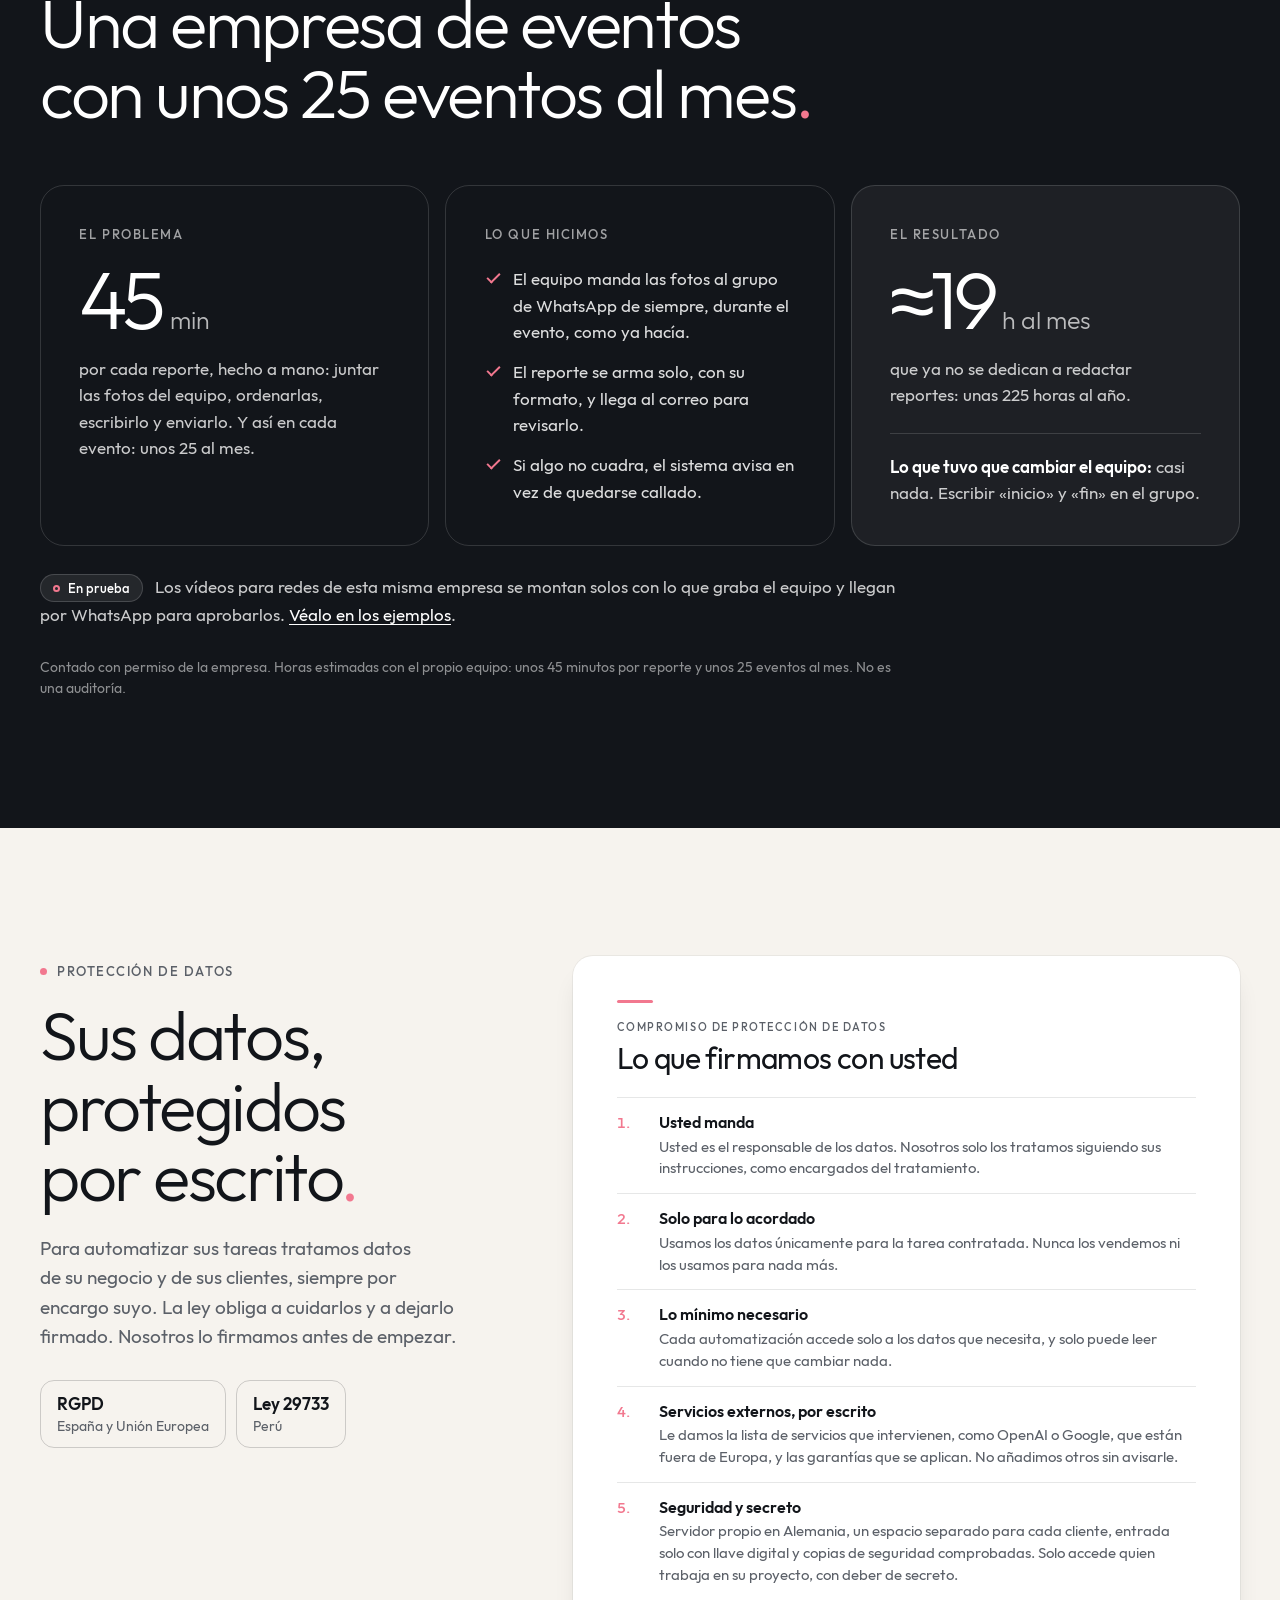
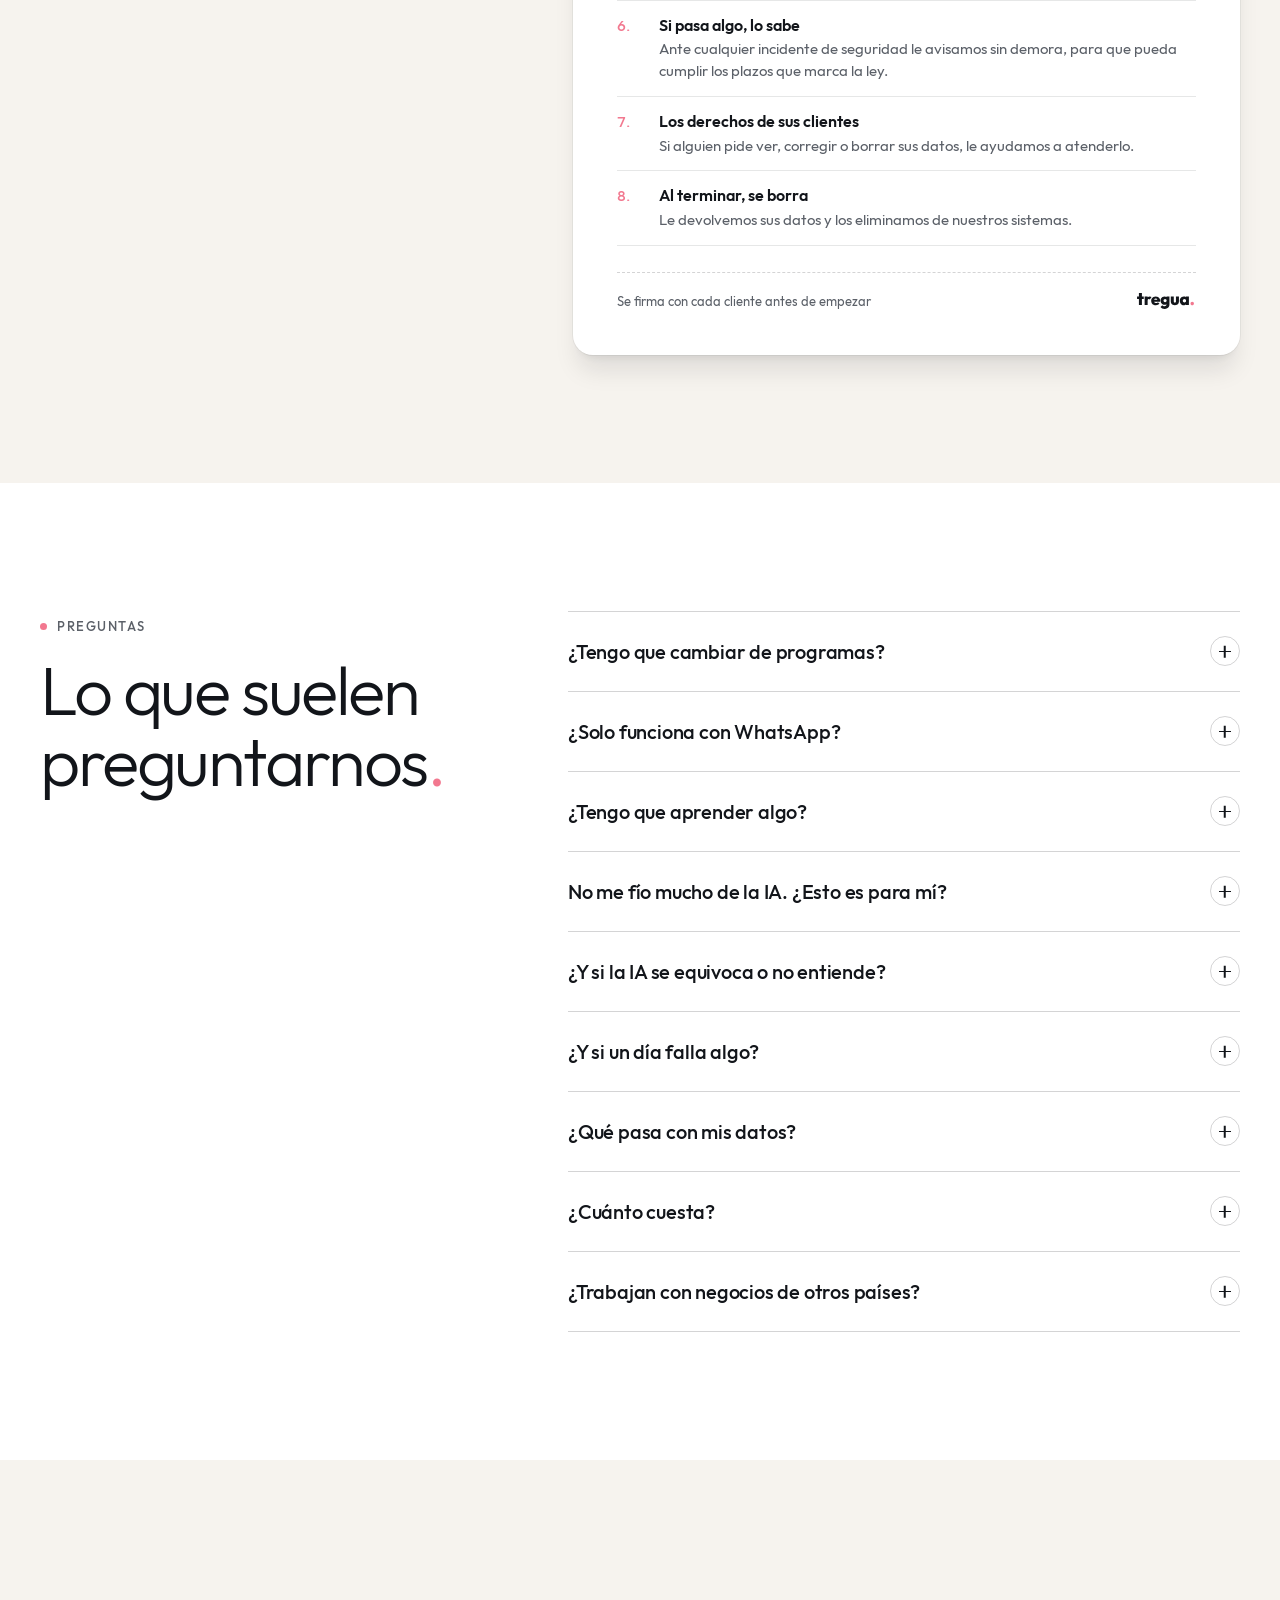
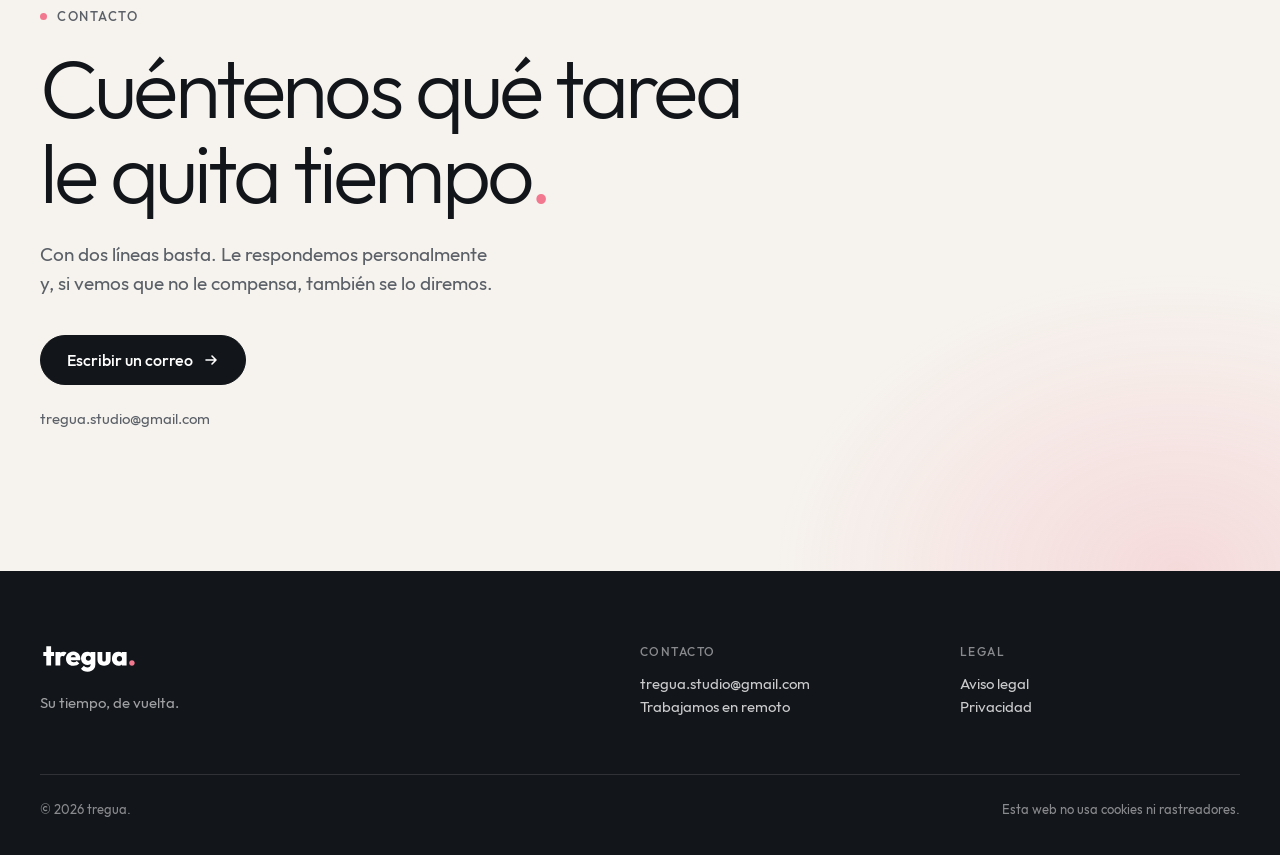
==== commit f5be2b38: "Idea central «la IA se adapta a usted», precios de referencia y portada más clara - Portada: primera" ====
--- a/index.html
+++ b/index.html
@@ -5,13 +5,13 @@
   <meta name="viewport" content="width=device-width, initial-scale=1">
   <meta http-equiv="Content-Security-Policy" content="default-src 'self'; script-src 'self'; style-src 'self' 'unsafe-inline'; img-src 'self' data:; font-src 'self'; connect-src 'self'; object-src 'none'; base-uri 'self'; form-action 'none'; upgrade-insecure-requests">
   <meta name="referrer" content="strict-origin-when-cross-origin">
-  <title>tregua. · Su tiempo, de vuelta.</title>
-  <meta name="description" content="Hacemos que las tareas repetitivas de su negocio —contestar WhatsApps, pasar datos a una hoja, hacer reportes y documentos— se hagan solas, con las herramientas que ya usa. España y Perú.">
+  <title>tregua. · Automatización para negocios</title>
+  <meta name="description" content="Automatizamos las tareas repetitivas de su negocio con inteligencia artificial que se adapta a su forma de trabajar: reportes, documentos, respuestas a clientes y datos que hoy se pasan a mano.">
   <meta name="theme-color" content="#F6F3EE">
   <meta property="og:type" content="website">
   <meta property="og:locale" content="es_ES">
-  <meta property="og:title" content="tregua. · Su tiempo, de vuelta.">
-  <meta property="og:description" content="Automatizamos las tareas que su negocio repite cada día, con las herramientas que ya usa.">
+  <meta property="og:title" content="tregua. · Automatización para negocios">
+  <meta property="og:description" content="Automatizamos las tareas repetitivas de su negocio. La IA se adapta a su forma de trabajar, no al revés.">
   <meta property="og:image" content="https://salva-s1.github.io/tregua-web/assets/img/og.png">
   <link rel="icon" href="assets/img/icono.svg" type="image/svg+xml">
   <link rel="icon" href="assets/img/favicon-32.png" sizes="32x32" type="image/png">
@@ -31,9 +31,11 @@
       <img src="assets/img/tregua-claro.svg" alt="tregua." width="96" height="31">
     </a>
     <nav class="nav" aria-label="Secciones">
+      <a href="#enfoque">Enfoque</a>
       <a href="#ejemplos">Ejemplos</a>
       <a href="#como">Cómo trabajamos</a>
       <a href="#caso">Caso real</a>
+      <a href="#precios">Precios</a>
       <a href="#datos">Sus datos</a>
       <a href="#preguntas">Preguntas</a>
     </nav>
@@ -47,9 +49,9 @@
 <section class="portada" id="arriba" aria-labelledby="titulo-portada">
   <div class="envoltura portada__in">
     <div class="portada__texto">
-      <p class="antetitulo">Automatización para negocios<span class="solo-ancho">&nbsp;· España y Perú</span></p>
+      <p class="antetitulo">Automatización para negocios</p>
       <h1 id="titulo-portada">Su tiempo,<br>de vuelta<span class="punto">.</span></h1>
-      <p class="entrada">Contestar los mismos WhatsApps, pasar datos a una hoja, hacer cada reporte desde cero. Hacemos que esas tareas se hagan solas, con las herramientas que su negocio ya usa.</p>
+      <p class="entrada"><b>Automatizamos las tareas repetitivas de su negocio.</b> Reportes, documentos, respuestas a clientes, datos que alguien pasa a mano: se hacen solos. Y usted sigue trabajando como siempre, porque la IA se adapta a su forma de trabajar.</p>
       <div class="acciones">
         <a class="btn btn--lleno" href="#contacto">Cuéntenos su caso
           <svg class="flecha" width="16" height="16" viewBox="0 0 16 16" aria-hidden="true"><path d="M3 8h10M9 4l4 4-4 4" fill="none" stroke="currentColor" stroke-width="1.6" stroke-linecap="round" stroke-linejoin="round"/></svg></a>
@@ -95,55 +97,38 @@
   </div>
 </section>
 
-<!-- ============ PROBLEMA ============ -->
-<section class="seccion" id="problema" aria-labelledby="titulo-problema">
+<!-- ============ ENFOQUE (la idea central: la IA se adapta al cliente) ============ -->
+<section class="seccion seccion--tinta" id="enfoque" aria-labelledby="titulo-enfoque">
   <div class="envoltura">
     <div class="cabeza revela">
-      <p class="antetitulo">Dónde se va el tiempo</p>
-      <h2 id="titulo-problema">Las tareas que se repiten igual cada semana<span class="punto">.</span></h2>
-    </div>
-    <div class="tres">
-      <article class="tarjeta revela">
-        <svg class="tarjeta__dibujo" viewBox="0 0 140 64" aria-hidden="true">
-          <rect x="2" y="10" width="46" height="30" rx="10" fill="none" stroke="currentColor" stroke-width="1.5"/>
-          <path d="M12 40l-4 10 12-10" fill="none" stroke="currentColor" stroke-width="1.5" stroke-linejoin="round"/>
-          <path d="M12 21h26M12 29h18" stroke="currentColor" stroke-width="1.5" stroke-linecap="round"/>
-          <path d="M60 26h22M76 20l6 6-6 6" fill="none" stroke="#F2788F" stroke-width="1.5" stroke-linecap="round" stroke-linejoin="round"/>
-          <rect x="94" y="6" width="44" height="40" rx="4" fill="none" stroke="currentColor" stroke-width="1.5"/>
-          <path d="M94 19h44M94 32h44M109 6v40M124 6v40" stroke="currentColor" stroke-width="1.5"/>
-        </svg>
-        <p class="tarjeta__num">01</p>
-        <h3>Pasar a mano lo que llega por WhatsApp</h3>
-        <p>Pedidos, reservas, fotos del equipo. Alguien los copia a un Excel o a una libreta, uno por uno.</p>
+      <p class="antetitulo antetitulo--claro">Nuestro enfoque</p>
+      <h2 id="titulo-enfoque">La IA se adapta a usted. No al revés<span class="punto">.</span></h2>
+      <p>Para que la tecnología le ahorre tiempo, no debería obligarle a trabajar de otra manera.</p>
+    </div>
+    <div class="enfoque">
+      <article class="enfoque__col revela">
+        <p class="enfoque__etq">Lo habitual</p>
+        <h3>Una herramienta nueva, y su equipo se adapta a ella.</h3>
+        <ul class="enfoque__lista">
+          <li>Le instalan una aplicación o un programa más.</li>
+          <li>Su equipo aprende pantallas, botones y pasos nuevos.</li>
+          <li>Lo que no encaja con la herramienta, lo cambia usted.</li>
+        </ul>
       </article>
-      <article class="tarjeta revela" style="--d:.08s">
-        <svg class="tarjeta__dibujo" viewBox="0 0 140 64" aria-hidden="true">
-          <rect x="2" y="2" width="40" height="52" rx="4" fill="none" stroke="currentColor" stroke-width="1.5" opacity=".35"/>
-          <rect x="12" y="6" width="40" height="52" rx="4" fill="#F6F3EE" stroke="currentColor" stroke-width="1.5" opacity=".6"/>
-          <rect x="22" y="10" width="40" height="52" rx="4" fill="#F6F3EE" stroke="currentColor" stroke-width="1.5"/>
-          <path d="M30 20h14" stroke="#F2788F" stroke-width="2" stroke-linecap="round"/>
-          <path d="M30 29h24M30 36h24M30 43h16" stroke="currentColor" stroke-width="1.5" stroke-linecap="round"/>
-        </svg>
-        <p class="tarjeta__num">02</p>
-        <h3>Hacer cada reporte desde cero</h3>
-        <p>El mismo formato cada vez: juntar fotos, ordenar los datos, escribirlo y mandarlo.</p>
+      <article class="enfoque__col enfoque__col--nuestro revela" style="--d:.1s">
+        <p class="enfoque__etq">Con tregua<span class="punto">.</span></p>
+        <h3>Su forma de trabajar, y la IA se ajusta a ella.</h3>
+        <ul class="lista">
+          <li>Primero miramos cómo trabaja hoy su equipo, sin cambiar nada.</li>
+          <li>Ajustamos la IA a sus programas, sus mensajes y su forma de hablar.</li>
+          <li>Lo que no encaja, lo cambiamos nosotros, no su equipo.</li>
+        </ul>
       </article>
-      <article class="tarjeta revela" style="--d:.16s">
-        <svg class="tarjeta__dibujo" viewBox="0 0 140 64" aria-hidden="true">
-          <rect x="4" y="6" width="56" height="16" rx="8" fill="none" stroke="currentColor" stroke-width="1.5"/>
-          <rect x="4" y="26" width="56" height="16" rx="8" fill="none" stroke="currentColor" stroke-width="1.5" opacity=".6"/>
-          <rect x="4" y="46" width="56" height="16" rx="8" fill="none" stroke="currentColor" stroke-width="1.5" opacity=".3"/>
-          <path d="M14 14h30M14 34h30M14 54h30" stroke="currentColor" stroke-width="1.5" stroke-linecap="round" opacity=".8"/>
-          <rect x="80" y="20" width="56" height="20" rx="10" fill="#12151A"/>
-          <path d="M92 30h22" stroke="#fff" stroke-width="1.5" stroke-linecap="round"/>
-          <circle cx="124" cy="30" r="3" fill="#F2788F"/>
-        </svg>
-        <p class="tarjeta__num">03</p>
-        <h3>Contestar lo mismo una y otra vez</h3>
-        <p>Horarios, precios, «¿ya está mi pedido?». Respuestas que usted ya se sabe de memoria.</p>
-      </article>
-    </div>
-    <p class="remate revela">Eso es lo que automatizamos. Lo que ya funciona bien, se queda como está<span class="punto">.</span></p>
+    </div>
+    <div class="enfoque__pie revela">
+      <p><b>En el caso real</b>, el equipo no aprendió ninguna aplicación: sigue mandando las fotos al mismo grupo de WhatsApp.</p>
+      <p><b>Siendo honestos:</b> casi siempre cambia algo pequeño, como escribir «inicio» al empezar o responder «ok». Se lo decimos antes de empezar, y nunca son más de tres cosas.</p>
+    </div>
   </div>
 </section>
 
@@ -154,13 +139,14 @@
       <p class="antetitulo">Así se ve</p>
       <h2 id="titulo-ejemplos">Lo que recibe usted, en su teléfono<span class="punto">.</span></h2>
       <p>El primero funciona hoy en una empresa real y el segundo está en prueba en esa misma empresa; los otros dos se hacen con las mismas piezas. Los nombres y los datos son inventados.</p>
+      <p>Salen en WhatsApp porque es lo que usa esa empresa. Lo mismo se puede hacer con Telegram, Instagram, Messenger, el chat de su web, el correo o su propio programa, si permite conectarse a otros.</p>
     </div>
 
     <div class="pestanas revela" role="tablist" aria-label="Ejemplos">
       <button class="pestana" role="tab" id="tab-reportes" aria-controls="ejemplo-reportes" aria-selected="true">Reportes con fotos</button>
       <button class="pestana" role="tab" id="tab-videos" aria-controls="ejemplo-videos" aria-selected="false" tabindex="-1">Vídeos para redes</button>
       <button class="pestana" role="tab" id="tab-documentos" aria-controls="ejemplo-documentos" aria-selected="false" tabindex="-1">Presupuestos y facturas</button>
-      <button class="pestana" role="tab" id="tab-pedidos" aria-controls="ejemplo-pedidos" aria-selected="false" tabindex="-1">Pedidos por WhatsApp</button>
+      <button class="pestana" role="tab" id="tab-pedidos" aria-controls="ejemplo-pedidos" aria-selected="false" tabindex="-1">Pedidos por mensaje</button>
     </div>
 
     <!-- ===== Panel 1: reportes ===== -->
@@ -174,7 +160,7 @@
           <li>Arma el reporte en PDF con su formato.</li>
           <li>Lo deja en el correo de quien lo tiene que revisar.</li>
         </ul>
-        <p class="usted"><b>Lo que hace su equipo:</b> mandar las fotos. Nada más.</p>
+        <p class="usted"><b>Lo que cambia para su equipo:</b> escribir «inicio», mandar las fotos al grupo de siempre y escribir «fin». Nada más.</p>
         <button class="repetir" type="button">Ver otra vez</button>
       </div>
 
@@ -240,7 +226,7 @@
             <div><dt>5</dt><dd>cambios por vídeo</dd></div>
           </dl>
         </div>
-        <p class="usted"><b>Lo que hace usted:</b> mirarlo y responder.</p>
+        <p class="usted"><b>Lo que cambia para usted:</b> mirarlo y responder con sus palabras.</p>
         <button class="repetir" type="button">Ver otra vez</button>
       </div>
 
@@ -301,7 +287,7 @@
           <li>Lo numera y lo guarda en su carpeta.</li>
           <li>Se lo envía al cliente solo cuando usted dice «sí».</li>
         </ul>
-        <p class="usted"><b>Lo que hace usted:</b> escribir un mensaje y confirmar.</p>
+        <p class="usted"><b>Lo que cambia para usted:</b> escribir un mensaje, como a alguien de su equipo, y confirmar.</p>
         <button class="repetir" type="button">Ver otra vez</button>
       </div>
 
@@ -353,14 +339,14 @@
     <div class="panel" role="tabpanel" id="ejemplo-pedidos" aria-labelledby="tab-pedidos" hidden>
       <div class="panel__texto">
         <span class="etiqueta">Ejemplo</span>
-        <h3>Los pedidos de WhatsApp, apuntados solos<span class="punto">.</span></h3>
-        <p>Sus clientes escriben como siempre. Se les contesta al momento, se confirma lo que piden y queda apuntado en su hoja de pedidos.</p>
+        <h3>Los pedidos que llegan por mensaje, apuntados solos<span class="punto">.</span></h3>
+        <p>Sus clientes escriben como siempre, por WhatsApp, Instagram o el chat de su web. Se les contesta al momento, se confirma lo que piden y queda apuntado en su hoja de pedidos.</p>
         <ul class="lista">
           <li>Entiende el mensaje aunque venga escrito a su manera.</li>
           <li>Lo apunta en su hoja con fecha, cliente y hora.</li>
           <li>Si piden algo raro, se lo pasa a usted en vez de inventar.</li>
         </ul>
-        <p class="usted"><b>Lo que hace usted:</b> mirar la hoja por la mañana.</p>
+        <p class="usted"><b>Lo que cambia para usted:</b> mirar la hoja por la mañana. Sus clientes escriben como siempre.</p>
         <button class="repetir" type="button">Ver otra vez</button>
       </div>
 
@@ -397,15 +383,21 @@
 
     <!-- ===== Más tareas (compacto, dentro de «Así se ve») ===== -->
     <div class="mas-tareas revela" id="mas">
-      <h3 class="mas-tareas__tit">No es solo WhatsApp<span class="punto">.</span></h3>
-      <p class="mas-tareas__sub">Otras tareas que se automatizan con las mismas piezas: sus mensajes, sus hojas, su correo y sus documentos.</p>
+      <h3 class="mas-tareas__tit">Otras tareas que automatizamos<span class="punto">.</span></h3>
+      <p class="mas-tareas__sub">Con las mismas piezas: sus mensajes, sus hojas, su correo, sus documentos y los programas que ya usa.</p>
       <ul class="areas">
+        <li><span class="area__icono"><svg width="20" height="20" viewBox="0 0 24 24" fill="none" stroke="currentColor" stroke-width="1.6" stroke-linecap="round" stroke-linejoin="round" aria-hidden="true"><path d="M7 3h7l4 4v14H7z"/><path d="M14 3v4h4"/><path d="M10 12h5M10 16h5"/></svg></span><div><h4>Documentos y papeleo</h4><p>Facturas, presupuestos y contratos en PDF, con su formato y su numeración.</p></div></li>
+        <li><span class="area__icono"><svg width="20" height="20" viewBox="0 0 24 24" fill="none" stroke="currentColor" stroke-width="1.6" stroke-linecap="round" stroke-linejoin="round" aria-hidden="true"><path d="M6 3h12v18l-3-2-3 2-3-2-3 2z"/><path d="M9 8h6M9 12h6M9 16h3"/></svg></span><div><h4>Facturas y tickets, a sus cuentas</h4><p>Los que llegan en foto, PDF o correo se leen solos y quedan apuntados en su hoja o en su programa de contabilidad.</p></div></li>
+        <li><span class="area__icono"><svg width="20" height="20" viewBox="0 0 24 24" fill="none" stroke="currentColor" stroke-width="1.6" stroke-linecap="round" stroke-linejoin="round" aria-hidden="true"><rect x="3" y="5" width="18" height="14" rx="2"/><path d="M3 7l9 6 9-6"/></svg></span><div><h4>Correo ordenado</h4><p>Lo que llega se clasifica, lo urgente se le avisa y las respuestas se preparan con el historial del cliente.</p></div></li>
+        <li><span class="area__icono"><svg width="20" height="20" viewBox="0 0 24 24" fill="none" stroke="currentColor" stroke-width="1.6" stroke-linecap="round" stroke-linejoin="round" aria-hidden="true"><path d="M5 4h11a3 3 0 0 1 3 3v13H8a3 3 0 0 1-3-3z"/><path d="M5 17a3 3 0 0 1 3-3h11"/></svg></span><div><h4>Un asistente que conoce su negocio</h4><p>Responde a su equipo con sus manuales, su catálogo o sus normas, y dice de dónde sacó cada respuesta.</p></div></li>
+        <li><span class="area__icono"><svg width="20" height="20" viewBox="0 0 24 24" fill="none" stroke="currentColor" stroke-width="1.6" stroke-linecap="round" stroke-linejoin="round" aria-hidden="true"><rect x="9" y="3" width="6" height="11" rx="3"/><path d="M5 11a7 7 0 0 0 14 0M12 18v3"/></svg></span><div><h4>Reuniones con seguimiento</h4><p>Un resumen de lo que se habló y el correo con lo acordado: quién hace qué y para cuándo.</p></div></li>
+        <li><span class="area__icono"><svg width="20" height="20" viewBox="0 0 24 24" fill="none" stroke="currentColor" stroke-width="1.6" stroke-linecap="round" stroke-linejoin="round" aria-hidden="true"><path d="M5 19v-7M11 19V6M17 19v-4M3 19h18"/></svg></span><div><h4>Todo junto, en un resumen</h4><p>Ventas, citas, pagos y stock de varias herramientas, reunidos en un solo resumen en su teléfono.</p></div></li>
+        <li><span class="area__icono"><svg width="20" height="20" viewBox="0 0 24 24" fill="none" stroke="currentColor" stroke-width="1.6" stroke-linecap="round" stroke-linejoin="round" aria-hidden="true"><path d="M6 16v-5a6 6 0 0 1 12 0v5l2 2H4z"/><path d="M10 21a2 2 0 0 0 4 0"/></svg></span><div><h4>Control del negocio</h4><p>Avisos de stock bajo, pagos que vencen o tareas atrasadas, antes de que sean un problema.</p></div></li>
+        <li><span class="area__icono"><svg width="20" height="20" viewBox="0 0 24 24" fill="none" stroke="currentColor" stroke-width="1.6" stroke-linecap="round" stroke-linejoin="round" aria-hidden="true"><circle cx="11" cy="11" r="6"/><path d="M20 20l-4.5-4.5"/></svg></span><div><h4>Precios y stock, vigilados</h4><p>Cada mañana se revisan los precios de la competencia o de sus distribuidores, y se le avisa solo si algo cambia.</p></div></li>
+        <li><span class="area__icono"><svg width="20" height="20" viewBox="0 0 24 24" fill="none" stroke="currentColor" stroke-width="1.6" stroke-linecap="round" stroke-linejoin="round" aria-hidden="true"><circle cx="9" cy="8" r="3.5"/><path d="M3 20a6 6 0 0 1 12 0"/><path d="M16 11h5M19 8l3 3-3 3"/></svg></span><div><h4>Seguimiento de clientes</h4><p>Presupuestos sin respuesta, clientes que hace tiempo no compran y a quién toca volver a escribir.</p></div></li>
+        <li><span class="area__icono"><svg width="20" height="20" viewBox="0 0 24 24" fill="none" stroke="currentColor" stroke-width="1.6" stroke-linecap="round" stroke-linejoin="round" aria-hidden="true"><rect x="3" y="5" width="18" height="14" rx="3"/><path d="M10 9.5v5l4.5-2.5z"/></svg></span><div><h4>Contenido para redes</h4><p>Vídeos montados solos y un calendario de publicaciones que usted aprueba.</p></div></li>
+        <li><span class="area__icono"><svg width="20" height="20" viewBox="0 0 24 24" fill="none" stroke="currentColor" stroke-width="1.6" stroke-linecap="round" stroke-linejoin="round" aria-hidden="true"><rect x="3" y="5" width="18" height="16" rx="3"/><path d="M3 10h18M8 3v4M16 3v4"/></svg></span><div><h4>Su propia agenda</h4><p>Tareas, citas, avisos y gastos, apuntados con un mensaje.</p></div></li>
         <li><span class="area__icono"><svg width="20" height="20" viewBox="0 0 24 24" fill="none" stroke="currentColor" stroke-width="1.6" stroke-linecap="round" stroke-linejoin="round" aria-hidden="true"><path d="M4 5h16v11H10l-6 4z"/><path d="M8 9.5h8M8 12.5h5"/></svg></span><div><h4>Atención a sus clientes</h4><p>Respuestas a lo de siempre, recordatorios de cita y avisos de «su pedido está listo».</p></div></li>
-        <li><span class="area__icono"><svg width="20" height="20" viewBox="0 0 24 24" fill="none" stroke="currentColor" stroke-width="1.6" stroke-linecap="round" stroke-linejoin="round" aria-hidden="true"><path d="M7 3h7l4 4v14H7z"/><path d="M14 3v4h4"/><path d="M10 12h5M10 16h5"/></svg></span><div><h4>Documentos y papeleo</h4><p>Facturas, presupuestos y contratos en PDF; tickets en foto, pasados a una hoja.</p></div></li>
-        <li><span class="area__icono"><svg width="20" height="20" viewBox="0 0 24 24" fill="none" stroke="currentColor" stroke-width="1.6" stroke-linecap="round" stroke-linejoin="round" aria-hidden="true"><path d="M5 19v-7M11 19V6M17 19v-4M3 19h18"/></svg></span><div><h4>Resúmenes para usted</h4><p>Ventas, citas o incidencias del día o de la semana, en su teléfono.</p></div></li>
-        <li><span class="area__icono"><svg width="20" height="20" viewBox="0 0 24 24" fill="none" stroke="currentColor" stroke-width="1.6" stroke-linecap="round" stroke-linejoin="round" aria-hidden="true"><rect x="3" y="5" width="18" height="14" rx="3"/><path d="M10 9.5v5l4.5-2.5z"/></svg></span><div><h4>Contenido para redes</h4><p>Vídeos montados solos, publicar en varias redes a la vez y calendario de posts.</p></div></li>
-        <li><span class="area__icono"><svg width="20" height="20" viewBox="0 0 24 24" fill="none" stroke="currentColor" stroke-width="1.6" stroke-linecap="round" stroke-linejoin="round" aria-hidden="true"><path d="M6 16v-5a6 6 0 0 1 12 0v5l2 2H4z"/><path d="M10 21a2 2 0 0 0 4 0"/></svg></span><div><h4>Control del negocio</h4><p>Avisos de stock bajo, pagos que vencen o tareas atrasadas; clientes que no vuelven.</p></div></li>
-        <li><span class="area__icono"><svg width="20" height="20" viewBox="0 0 24 24" fill="none" stroke="currentColor" stroke-width="1.6" stroke-linecap="round" stroke-linejoin="round" aria-hidden="true"><rect x="3" y="5" width="18" height="16" rx="3"/><path d="M3 10h18M8 3v4M16 3v4"/></svg></span><div><h4>Su propia agenda</h4><p>Tareas, citas, avisos y gastos, apuntados con un mensaje.</p></div></li>
       </ul>
       <p class="mas-tareas__pie">¿La tarea que le quita tiempo no está aquí? <a href="#contacto">Cuéntenosla</a><span class="punto">.</span></p>
     </div>
@@ -422,25 +414,59 @@
     <ol class="pasos">
       <li class="paso revela">
         <p class="paso__num">1<span class="punto">.</span></p>
-        <h3>Una conversación</h3>
-        <p>Usted nos cuenta cómo es una semana normal en su negocio. Medimos cuántas horas se van en cada tarea repetitiva. No tiene coste.</p>
+        <h3>Primero, ver cómo trabaja hoy</h3>
+        <p>Usted nos cuenta, o nos enseña, cómo es una semana normal en su negocio. No cambiamos nada todavía: medimos cuántas horas se van en cada tarea repetitiva. No tiene coste.</p>
       </li>
       <li class="paso revela" style="--d:.08s">
         <p class="paso__num">2<span class="punto">.</span></p>
         <h3>Un informe claro</h3>
-        <p>Por escrito: qué conviene automatizar, cuánto tiempo le devuelve cada cosa y qué es mejor dejar como está.</p>
+        <p>Por escrito: qué conviene automatizar, cuánto tiempo le devuelve cada cosa, qué cambia para su equipo y qué es mejor dejar como está.</p>
       </li>
       <li class="paso revela" style="--d:.16s">
         <p class="paso__num">3<span class="punto">.</span></p>
-        <h3>Lo construimos con sus mensajes reales</h3>
-        <p>Lo probamos con su forma de escribir y con sus archivos, no con ejemplos de manual. Usted ve cómo queda antes de usarlo.</p>
+        <h3>La IA, ajustada a su forma de trabajar</h3>
+        <p>La preparamos con sus mensajes reales, sus palabras y sus archivos, no con ejemplos de manual. Usted ve cómo queda antes de usarla.</p>
       </li>
       <li class="paso revela" style="--d:.24s">
         <p class="paso__num">4<span class="punto">.</span></p>
         <h3>La primera semana, a su lado</h3>
         <p>Ajustamos lo que haga falta mientras su equipo lo usa. Si algo falla, el sistema nos avisa a nosotros.</p>
       </li>
+      <li class="paso revela" style="--d:.32s">
+        <p class="paso__num">5<span class="punto">.</span></p>
+        <h3>Después, lo cuidamos</h3>
+        <p>Lo vigilamos y lo ajustamos cuando su negocio cambie. Cada mes, un resumen corto: qué hizo el sistema, qué falló, qué se arregló y cuántas horas le ahorró.</p>
+      </li>
     </ol>
+
+    <!-- ===== Precios de referencia ===== -->
+    <div class="precios revela" id="precios">
+      <h3 class="precios__tit">Lo que cuesta<span class="punto">.</span></h3>
+      <p class="precios__sub">Precios de referencia, en dólares. El precio exacto depende de la tarea y se lo damos cerrado y por escrito antes de empezar.</p>
+      <ol class="tarifas">
+        <li class="tarifa">
+          <p class="tarifa__etq">Primera conversación</p>
+          <p class="tarifa__precio"><span class="tarifa__desde" aria-hidden="true">&nbsp;</span>Sin coste</p>
+          <p class="tarifa__texto">Nos cuenta cómo trabaja y le decimos si hay algo que merezca la pena automatizar.</p>
+        </li>
+        <li class="tarifa">
+          <p class="tarifa__etq">Informe de tiempos</p>
+          <p class="tarifa__precio"><span class="tarifa__desde">desde</span>US$ 150</p>
+          <p class="tarifa__texto">Qué conviene automatizar y cuántas horas le devuelve cada cosa. Se descuenta si después hacemos el trabajo.</p>
+        </li>
+        <li class="tarifa">
+          <p class="tarifa__etq">Cada automatización</p>
+          <p class="tarifa__precio"><span class="tarifa__desde">desde</span>US$ 500</p>
+          <p class="tarifa__texto">Precio cerrado. Se paga por partes, a medida que se entrega y funciona.</p>
+        </li>
+        <li class="tarifa tarifa--tinta">
+          <p class="tarifa__etq">Mantenimiento</p>
+          <p class="tarifa__precio"><span class="tarifa__desde">desde</span>US$ 100<small>/mes</small></p>
+          <p class="tarifa__texto">Lo vigilamos, lo ajustamos y le enviamos un resumen cada mes.</p>
+        </li>
+      </ol>
+      <p class="precios__pie">Si su caso necesita servicios de pago de terceros, como los mensajes de WhatsApp oficial, se lo indicamos en el presupuesto antes de empezar.</p>
+    </div>
   </div>
 </section>
 
@@ -460,27 +486,29 @@
       <p class="antetitulo antetitulo--claro">Caso real · sin nombres</p>
       <h2 id="titulo-caso">Una empresa de eventos con unos 25 eventos al mes<span class="punto">.</span></h2>
     </div>
-    <div class="caso">
+    <div class="caso caso--tres">
       <article class="caso__col revela">
-        <p class="caso__etq">Antes</p>
+        <p class="caso__etq">El problema</p>
         <p class="cifra">45<small>min</small></p>
-        <p class="caso__texto">por cada reporte, hecho a mano: juntar las fotos del equipo, ordenarlas, escribirlo y enviarlo.</p>
-        <dl class="caso__datos">
-          <div><dt>≈19 h</dt><dd>al mes</dd></div>
-          <div><dt>≈225 h</dt><dd>al año</dd></div>
-        </dl>
+        <p class="caso__texto">por cada reporte, hecho a mano: juntar las fotos del equipo, ordenarlas, escribirlo y enviarlo. Y así en cada evento: unos 25 al mes.</p>
       </article>
-      <article class="caso__col caso__col--ahora revela" style="--d:.1s">
-        <p class="caso__etq">Ahora</p>
+      <article class="caso__col revela" style="--d:.08s">
+        <p class="caso__etq">Lo que hicimos</p>
         <ul class="lista lista--clara">
-          <li>El equipo manda las fotos por WhatsApp durante el evento, como ya hacía.</li>
-          <li>El reporte se arma solo y llega al correo para revisarlo.</li>
+          <li>El equipo manda las fotos al grupo de WhatsApp de siempre, durante el evento, como ya hacía.</li>
+          <li>El reporte se arma solo, con su formato, y llega al correo para revisarlo.</li>
           <li>Si algo no cuadra, el sistema avisa en vez de quedarse callado.</li>
         </ul>
-        <p class="caso__ahora-extra"><span class="etiqueta etiqueta--oscura etiqueta--prueba">En prueba</span> Los vídeos para redes de esta misma empresa se montan solos con lo que graba el equipo y llegan por WhatsApp para aprobarlos. <a class="enlace-claro" href="#ejemplo-videos">Véalo en los ejemplos</a>.</p>
       </article>
-    </div>
-    <p class="nota revela">Horas estimadas con el propio equipo: unos 45 minutos por reporte y unos 25 eventos al mes. No es una auditoría.</p>
+      <article class="caso__col caso__col--ahora revela" style="--d:.16s">
+        <p class="caso__etq">El resultado</p>
+        <p class="cifra">≈19<small>h al mes</small></p>
+        <p class="caso__texto">que ya no se dedican a redactar reportes: unas 225 horas al año.</p>
+        <p class="caso__cambio"><b>Lo que tuvo que cambiar el equipo:</b> casi nada. Escribir «inicio» y «fin» en el grupo.</p>
+      </article>
+    </div>
+    <p class="caso__extra revela"><span class="etiqueta etiqueta--oscura etiqueta--prueba">En prueba</span> Los vídeos para redes de esta misma empresa se montan solos con lo que graba el equipo y llegan por WhatsApp para aprobarlos. <a class="enlace-claro" href="#ejemplo-videos">Véalo en los ejemplos</a>.</p>
+    <p class="nota revela">Contado con permiso de la empresa. Horas estimadas con el propio equipo: unos 45 minutos por reporte y unos 25 eventos al mes. No es una auditoría.</p>
   </div>
 </section>
 
@@ -529,11 +557,27 @@
     <div class="acordeon revela">
       <details>
         <summary>¿Tengo que cambiar de programas?<span class="mas" aria-hidden="true"></span></summary>
-        <p>No. Trabajamos con lo que ya usa: WhatsApp, Excel u hojas de Google, su correo y sus carpetas. Si algo no encaja, se lo decimos antes de empezar.</p>
+        <p>No. Trabajamos con lo que ya usa: sus mensajes, Excel u hojas de Google, su correo, sus carpetas o su propio programa. Si algo no encaja, se lo decimos antes de empezar.</p>
+      </details>
+      <details>
+        <summary>¿Solo funciona con WhatsApp?<span class="mas" aria-hidden="true"></span></summary>
+        <p>No. Los ejemplos usan WhatsApp porque es lo que usa la empresa del caso real. Se puede hacer con Telegram, Instagram, Messenger, el chat de su web, el correo o su propio programa, si permite conectarse a otros. Se lo confirmamos en la primera conversación.</p>
+      </details>
+      <details>
+        <summary>¿Tengo que aprender algo?<span class="mas" aria-hidden="true"></span></summary>
+        <p>Muy poco: como mucho tres cosas, por ejemplo escribir «inicio» al empezar o responder «ok» para aprobar. Se las decimos por escrito antes de empezar.</p>
+      </details>
+      <details>
+        <summary>No me fío mucho de la IA. ¿Esto es para mí?<span class="mas" aria-hidden="true"></span></summary>
+        <p>Sí. No tiene que fiarse de ella ni aprender a usarla: usted y su equipo siguen trabajando como siempre. Lo que se puede deshacer, lo hace y se lo enseña; lo que no, como enviar algo a un cliente, se lo pregunta antes.</p>
+      </details>
+      <details>
+        <summary>¿Y si la IA se equivoca o no entiende?<span class="mas" aria-hidden="true"></span></summary>
+        <p>Le hace una pregunta concreta o se lo pasa a usted, en vez de inventar. Y antes de que lo use, lo probamos con sus mensajes reales.</p>
       </details>
       <details>
         <summary>¿Y si un día falla algo?<span class="mas" aria-hidden="true"></span></summary>
-        <p>El sistema nos avisa cuando algo no va bien y lo revisamos. La primera semana la pasamos con usted, ajustando. Y mientras tanto, siempre puede seguir haciéndolo a mano.</p>
+        <p>El sistema nos avisa cuando algo no va bien y lo revisamos. La primera semana la pasamos con usted, ajustando, y después cada mes le contamos qué pasó. Y mientras tanto, siempre puede seguir haciéndolo a mano.</p>
       </details>
       <details>
         <summary>¿Qué pasa con mis datos?<span class="mas" aria-hidden="true"></span></summary>
@@ -541,11 +585,11 @@
       </details>
       <details>
         <summary>¿Cuánto cuesta?<span class="mas" aria-hidden="true"></span></summary>
-        <p>Depende de la tarea. Después de la primera conversación le damos el precio por escrito, antes de empezar nada. Si no le compensa, se lo diremos.</p>
-      </details>
-      <details>
-        <summary>¿Trabajan con negocios de fuera de España?<span class="mas" aria-hidden="true"></span></summary>
-        <p>Sí. Trabajamos en remoto con negocios de España y de Perú.</p>
+        <p>Tiene precios de referencia en <a href="#precios">«Lo que cuesta»</a>. El precio exacto depende de la tarea: se lo damos cerrado y por escrito después de la primera conversación, antes de empezar nada. Si no le compensa, se lo diremos.</p>
+      </details>
+      <details>
+        <summary>¿Trabajan con negocios de otros países?<span class="mas" aria-hidden="true"></span></summary>
+        <p>Sí. Trabajamos en remoto y en castellano, con negocios de cualquier país.</p>
       </details>
     </div>
   </div>
@@ -578,7 +622,7 @@
     <div class="pie__col">
       <p class="pie__tit">Contacto</p>
       <p><a href="mailto:tregua.studio@gmail.com">tregua.studio@gmail.com</a></p>
-      <p>España · Perú</p>
+      <p>Trabajamos en remoto</p>
     </div>
     <div class="pie__col">
       <p class="pie__tit">Legal</p>
--- a/assets/css/estilos.css
+++ b/assets/css/estilos.css
@@ -40,7 +40,7 @@
 button { font: inherit; color: inherit; }
 b { font-weight: 600; }
 [hidden] { display: none !important; }
-h1, h2, h3, .remate, .cita p, .cabeza > p, .contacto__texto { text-wrap: balance; }
+h1, h2, h3, .cita p, .cabeza > p, .contacto__texto { text-wrap: balance; }
 :focus-visible { outline: 2px solid var(--rosa); outline-offset: 3px; border-radius: 6px; }
 
 .envoltura { width: min(var(--max), 100% - 2 * var(--margen)); margin-inline: auto; }
@@ -86,7 +86,7 @@
 .nav { display: flex; gap: 30px; font-size: 15px; }
 .nav a { text-decoration: none; color: var(--gris); transition: color .3s; }
 .nav a:hover { color: var(--tinta); }
-@media (max-width: 880px) { .nav { display: none; } }
+@media (max-width: 1100px) { .nav { display: none; } }
 
 /* ---------- portada ---------- */
 .portada { position: relative; padding: 150px 0 110px; overflow: hidden;
@@ -98,6 +98,7 @@
 .portada__texto { position: relative; z-index: 2; max-width: 760px; margin-inline: auto; text-align: center; }
 .portada h1 { margin-top: 24px; font-weight: 300; font-size: clamp(56px, 9.4vw, 132px); line-height: .94; letter-spacing: -.045em; }
 .entrada { margin: 30px auto 0; max-width: 590px; font-size: clamp(18px, 1.55vw, 20px); line-height: 1.5; color: var(--gris); }
+.entrada b { font-weight: 500; color: var(--tinta); }
 
 /* piezas flotantes */
 .collage { position: relative; margin-top: 64px; display: grid; grid-template-columns: repeat(2, minmax(0, 1fr)); gap: 16px; max-width: 640px; margin-inline: auto; align-items: start; }
@@ -158,15 +159,22 @@
 .vid--mini .vid__play::after { left: 11px; top: 8.5px; border-width: 5.5px 0 5.5px 8px; }
 .vid__dur { position: absolute; right: 6px; bottom: 6px; padding: 2px 6px; border-radius: 999px; background: rgba(18, 21, 26, .72); color: #fff; font-size: 10.5px; font-weight: 500; }
 
-/* ---------- problema ---------- */
-.tres { display: grid; grid-template-columns: repeat(3, minmax(0, 1fr)); gap: 16px; margin-top: 56px; }
-.tarjeta { display: flex; flex-direction: column; gap: 12px; min-height: 300px; padding: 30px 28px 32px; border-radius: 24px; background: var(--calido); }
-.tarjeta__dibujo { width: 140px; height: 64px; color: var(--tinta); }
-.tarjeta__num { margin-top: 40px; font-size: 14px; font-weight: 500; color: var(--gris); }
-.tarjeta h3 { font-size: 23px; font-weight: 500; line-height: 1.18; letter-spacing: -.01em; }
-.tarjeta p:last-child { color: var(--gris); }
-.remate { margin-top: 44px; font-size: clamp(20px, 2vw, 24px); font-weight: 400; letter-spacing: -.01em; max-width: 760px; }
-@media (max-width: 900px) { .tres { grid-template-columns: 1fr; } .tarjeta { min-height: 0; } }
+/* ---------- enfoque: «lo habitual» frente a «con tregua.» (sección oscura) ---------- */
+.seccion--tinta .cabeza > p:not(.antetitulo) { color: rgba(255, 255, 255, .7); }
+.enfoque { display: grid; grid-template-columns: repeat(2, minmax(0, 1fr)); gap: 16px; margin-top: 56px; }
+.enfoque__col { padding: clamp(28px, 3vw, 40px); border-radius: 24px; border: 1px solid rgba(255, 255, 255, .14); color: rgba(255, 255, 255, .72); }
+.enfoque__col--nuestro { background: #fff; border-color: #fff; color: var(--tinta); }
+.enfoque__etq { font-size: 13px; font-weight: 500; letter-spacing: .12em; text-transform: uppercase; color: rgba(255, 255, 255, .6); }
+.enfoque__col--nuestro .enfoque__etq { color: var(--gris); }
+.enfoque__col h3 { margin-top: 18px; font-size: clamp(24px, 2.4vw, 32px); font-weight: 400; line-height: 1.12; letter-spacing: -.02em; color: #fff; }
+.enfoque__col--nuestro h3 { color: var(--tinta); }
+.enfoque__lista { margin-top: 22px; display: grid; gap: 12px; }
+.enfoque__lista li { position: relative; padding-left: 28px; }
+.enfoque__lista li::before { content: ""; position: absolute; left: 2px; top: .78em; width: 13px; height: 2px; border-radius: 2px; background: rgba(255, 255, 255, .38); }
+.enfoque__col .lista { margin-top: 22px; gap: 12px; }
+.enfoque__pie { display: grid; grid-template-columns: repeat(2, minmax(0, 1fr)); gap: 16px 40px; margin-top: 36px; padding-top: 28px; border-top: 1px solid rgba(255, 255, 255, .14); color: rgba(255, 255, 255, .72); }
+.enfoque__pie b { color: #fff; }
+@media (max-width: 860px) { .enfoque, .enfoque__pie { grid-template-columns: 1fr; } }
 
 /* ---------- ejemplos: pestañas ---------- */
 .pestanas { display: flex; gap: 8px; margin-top: 44px; overflow-x: auto; scrollbar-width: none; padding: 4px; margin-inline: -4px; }
@@ -364,11 +372,31 @@
 .mini-cifras dd { margin-top: 2px; font-size: 13px; line-height: 1.35; color: var(--gris); }
 
 /* ---------- cómo trabajamos ---------- */
-.pasos { display: grid; grid-template-columns: repeat(4, minmax(0, 1fr)); gap: 0 32px; margin-top: 64px; counter-reset: paso; }
+.pasos { display: grid; grid-template-columns: repeat(5, minmax(0, 1fr)); gap: 0 28px; margin-top: 64px; counter-reset: paso; }
 .paso { padding-top: 26px; border-top: 1px solid var(--linea-2); }
 .paso .paso__num { font-size: 60px; font-weight: 300; line-height: 1; letter-spacing: -.05em; }
 .paso h3 { margin-top: 26px; font-size: 21px; font-weight: 500; line-height: 1.2; letter-spacing: -.01em; }
 .paso p { margin-top: 10px; font-size: 16px; color: var(--gris); }
+/* precios de referencia (dentro de «Cómo trabajamos») */
+.precios { margin-top: clamp(72px, 8vw, 112px); padding-top: 40px; border-top: 1px solid var(--linea-2); }
+.precios__tit { font-size: clamp(30px, 3.4vw, 44px); font-weight: 300; line-height: 1.05; letter-spacing: -.03em; }
+.precios__sub { margin-top: 12px; max-width: 640px; color: var(--gris); }
+.tarifas { display: grid; grid-template-columns: repeat(4, minmax(0, 1fr)); gap: 16px; margin-top: 32px; }
+.tarifa { display: flex; flex-direction: column; gap: 12px; min-width: 0; padding: 26px 24px 28px; border-radius: 24px; background: var(--calido); }
+.tarifa--tinta { background: var(--tinta); color: #fff; }
+.tarifa__etq { font-size: 13px; font-weight: 500; letter-spacing: .12em; text-transform: uppercase; color: var(--gris); }
+.tarifa--tinta .tarifa__etq { color: rgba(255, 255, 255, .6); }
+.tarifa__precio { margin-top: 14px; font-size: clamp(32px, 3vw, 40px); font-weight: 300; line-height: 1; letter-spacing: -.03em; white-space: nowrap; font-variant-numeric: tabular-nums; }
+.tarifa__desde { display: block; margin-bottom: 6px; font-size: 14px; letter-spacing: 0; color: var(--gris); }
+.tarifa__precio small { margin-left: 4px; font-size: 15px; letter-spacing: 0; color: var(--gris); }
+.tarifa--tinta .tarifa__desde, .tarifa--tinta .tarifa__precio small { color: rgba(255, 255, 255, .6); }
+.tarifa__texto { font-size: 16px; color: var(--gris); }
+.tarifa--tinta .tarifa__texto { color: rgba(255, 255, 255, .78); }
+.precios__pie { margin-top: 22px; max-width: 760px; font-size: 15px; color: var(--gris); }
+@media (max-width: 980px) { .tarifas { grid-template-columns: repeat(2, minmax(0, 1fr)); } }
+@media (max-width: 560px) { .tarifas { grid-template-columns: 1fr; } }
+
+@media (max-width: 1140px) { .pasos { grid-template-columns: repeat(3, minmax(0, 1fr)); row-gap: 48px; } }
 @media (max-width: 980px) { .pasos { grid-template-columns: repeat(2, minmax(0, 1fr)); row-gap: 48px; } }
 @media (max-width: 600px) { .pasos { grid-template-columns: 1fr; row-gap: 40px; } }
 
@@ -390,9 +418,16 @@
 .caso .lista { margin-top: 22px; gap: 14px; }
 .caso__ahora-extra { margin-top: 28px; padding-top: 22px; border-top: 1px solid rgba(255, 255, 255, .14); color: rgba(255, 255, 255, .78); }
 .caso__ahora-extra .etiqueta { margin-right: 8px; vertical-align: 1px; }
+.caso--tres { grid-template-columns: repeat(3, minmax(0, 1fr)); }
+.caso--tres .cifra { font-size: clamp(64px, 6.4vw, 96px); }
+.caso__cambio { margin-top: 24px; padding-top: 20px; border-top: 1px solid rgba(255, 255, 255, .14); color: rgba(255, 255, 255, .78); }
+.caso__cambio b { color: #fff; }
+.caso__extra { margin-top: 28px; color: rgba(255, 255, 255, .78); max-width: 860px; }
+.caso__extra .etiqueta { margin-right: 8px; vertical-align: 1px; }
 .nota { margin-top: 28px; font-size: 14px; color: rgba(255, 255, 255, .52); max-width: 860px; }
 .enlace-claro { color: #fff; text-decoration: underline; text-decoration-thickness: 1px; text-underline-offset: 3px; }
 .enlace-claro:hover { text-decoration-color: var(--rosa); }
+@media (max-width: 1000px) { .caso--tres { grid-template-columns: 1fr; } }
 @media (max-width: 860px) { .caso { grid-template-columns: 1fr; } }
 
 /* ---------- sus datos (protección de datos): la hoja del compromiso ---------- */
